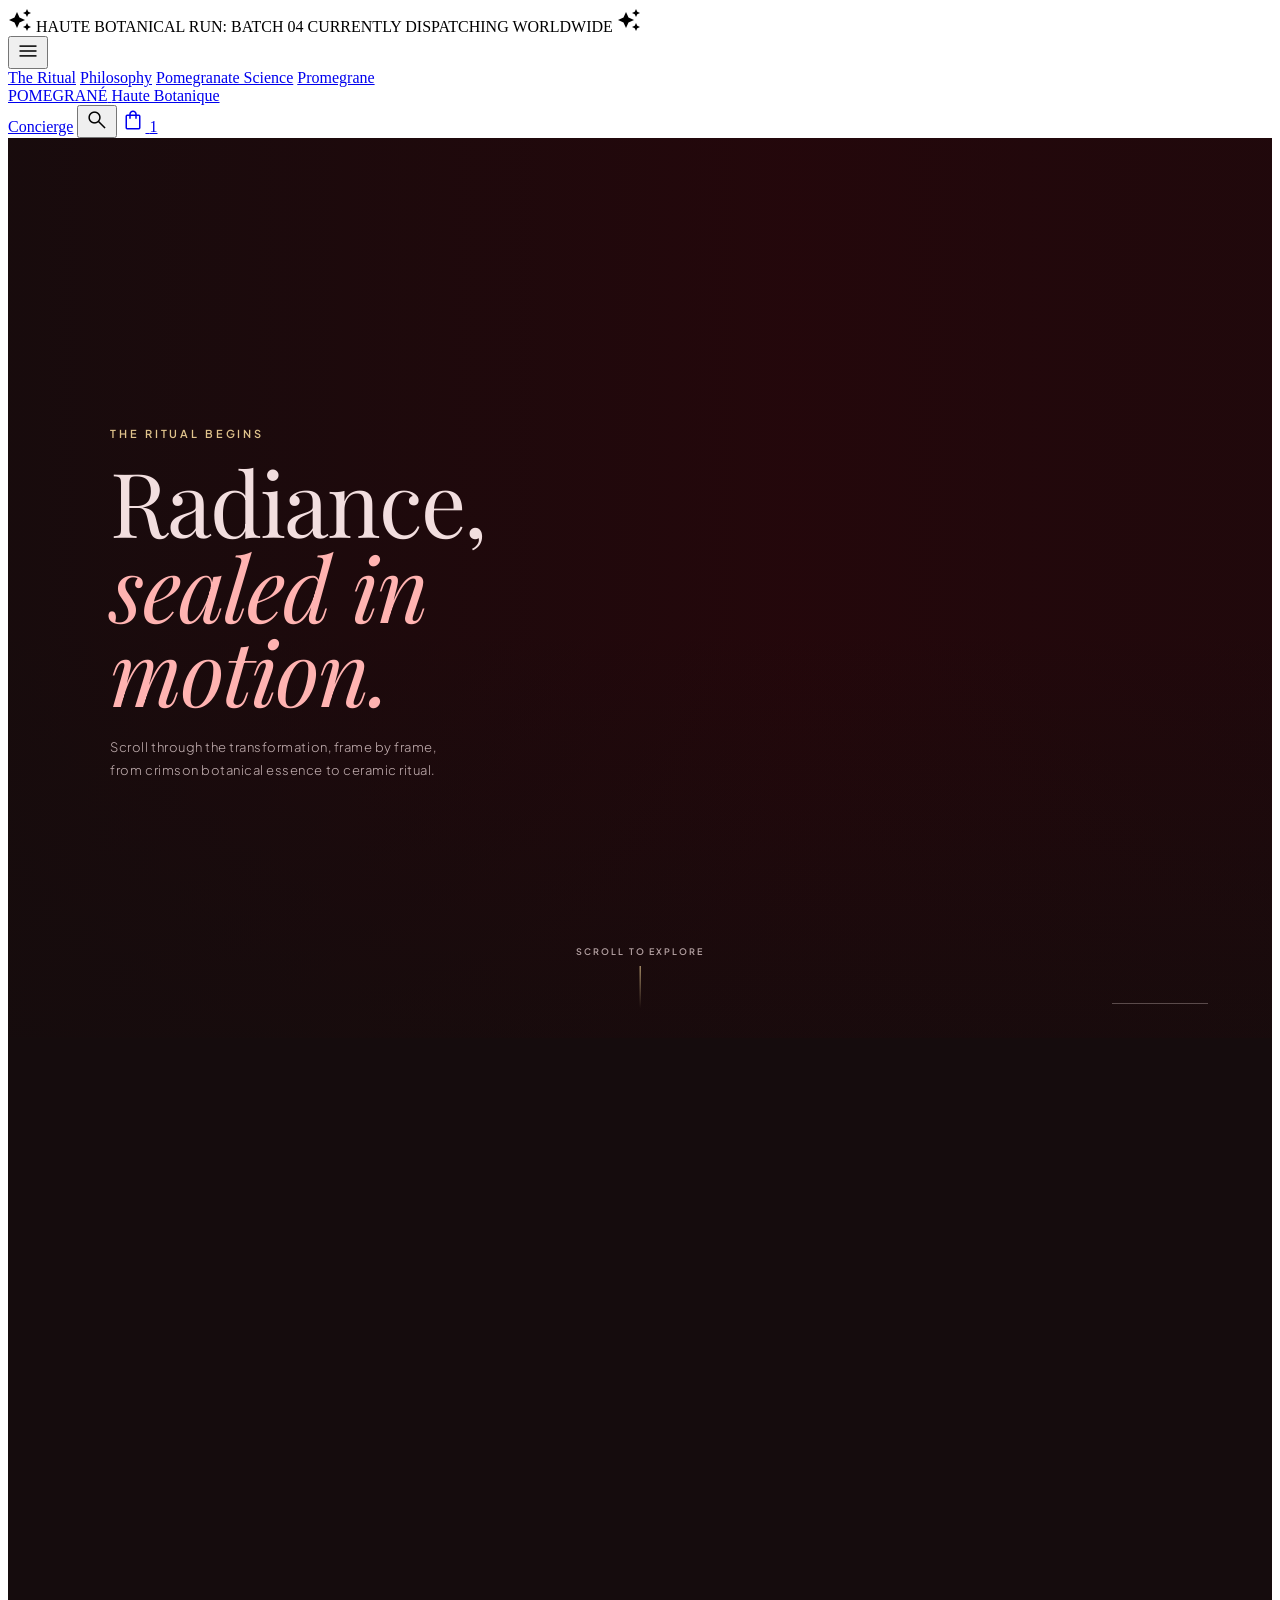
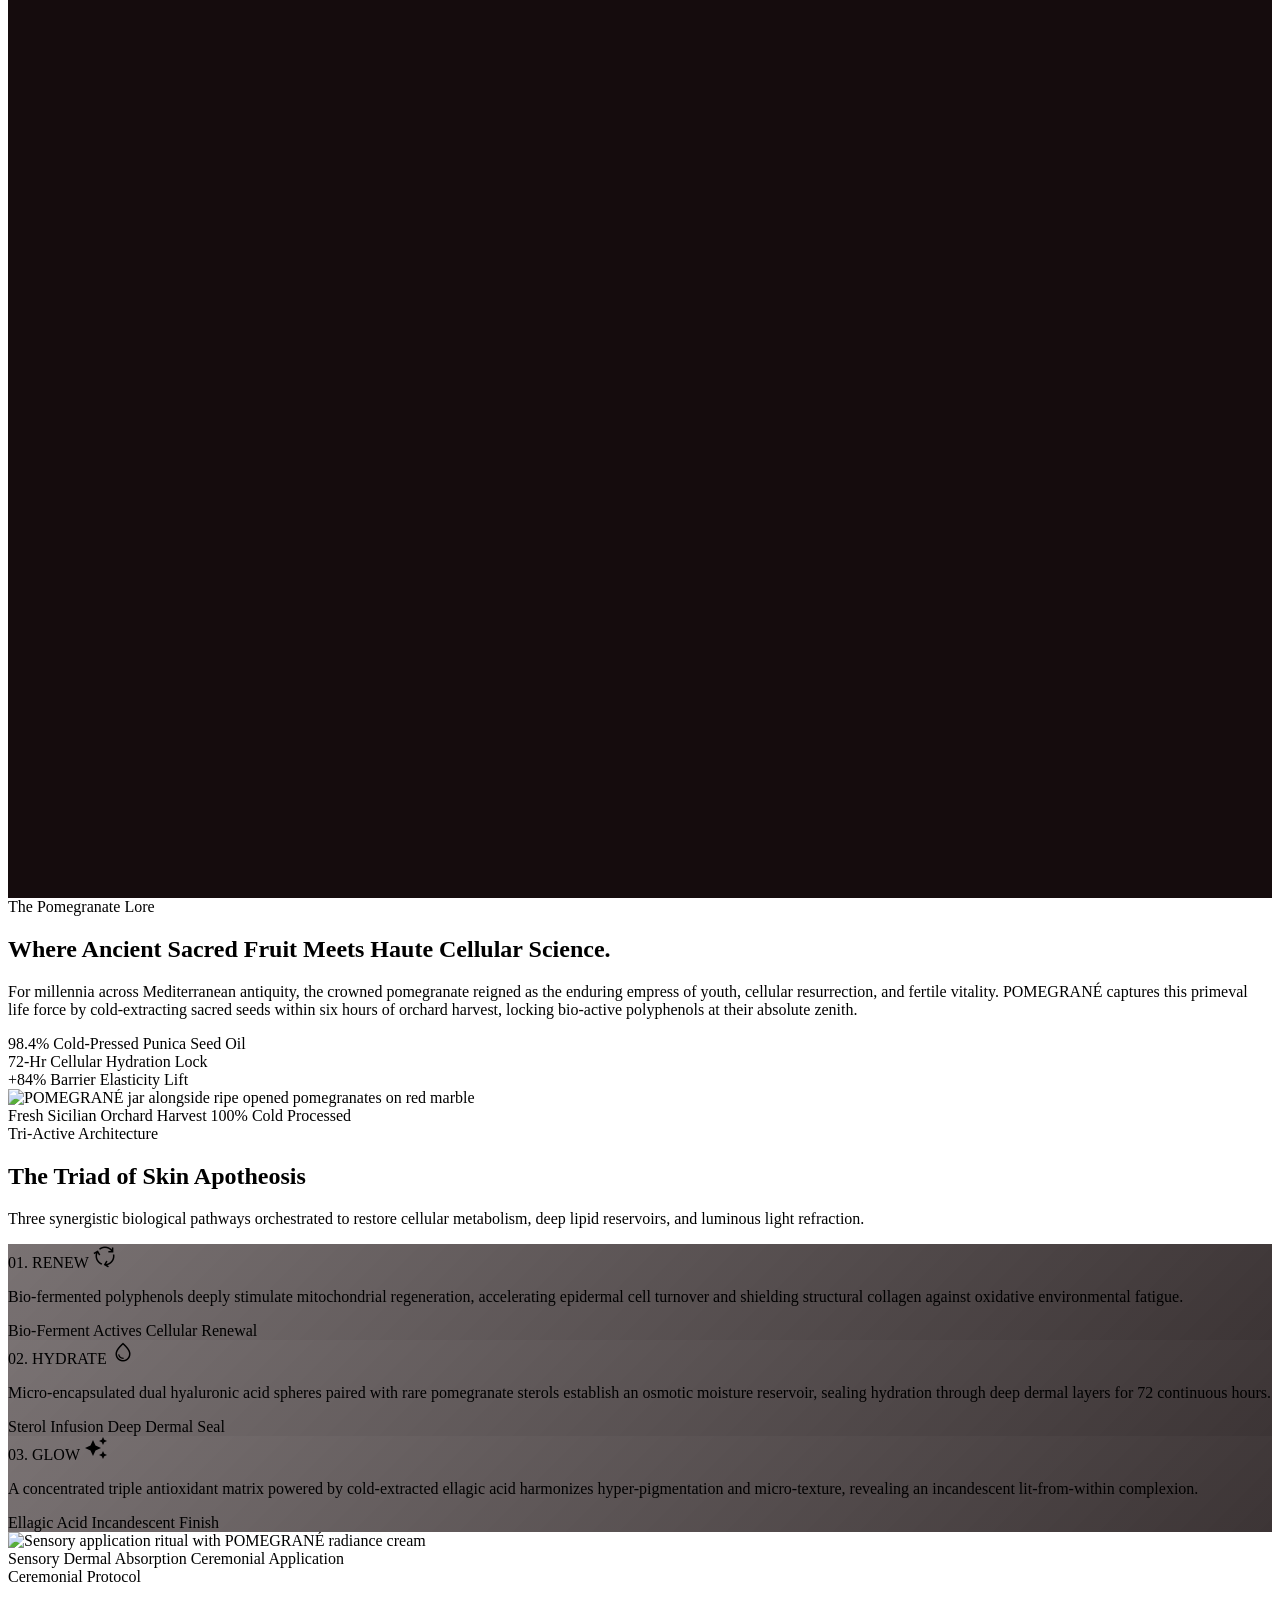
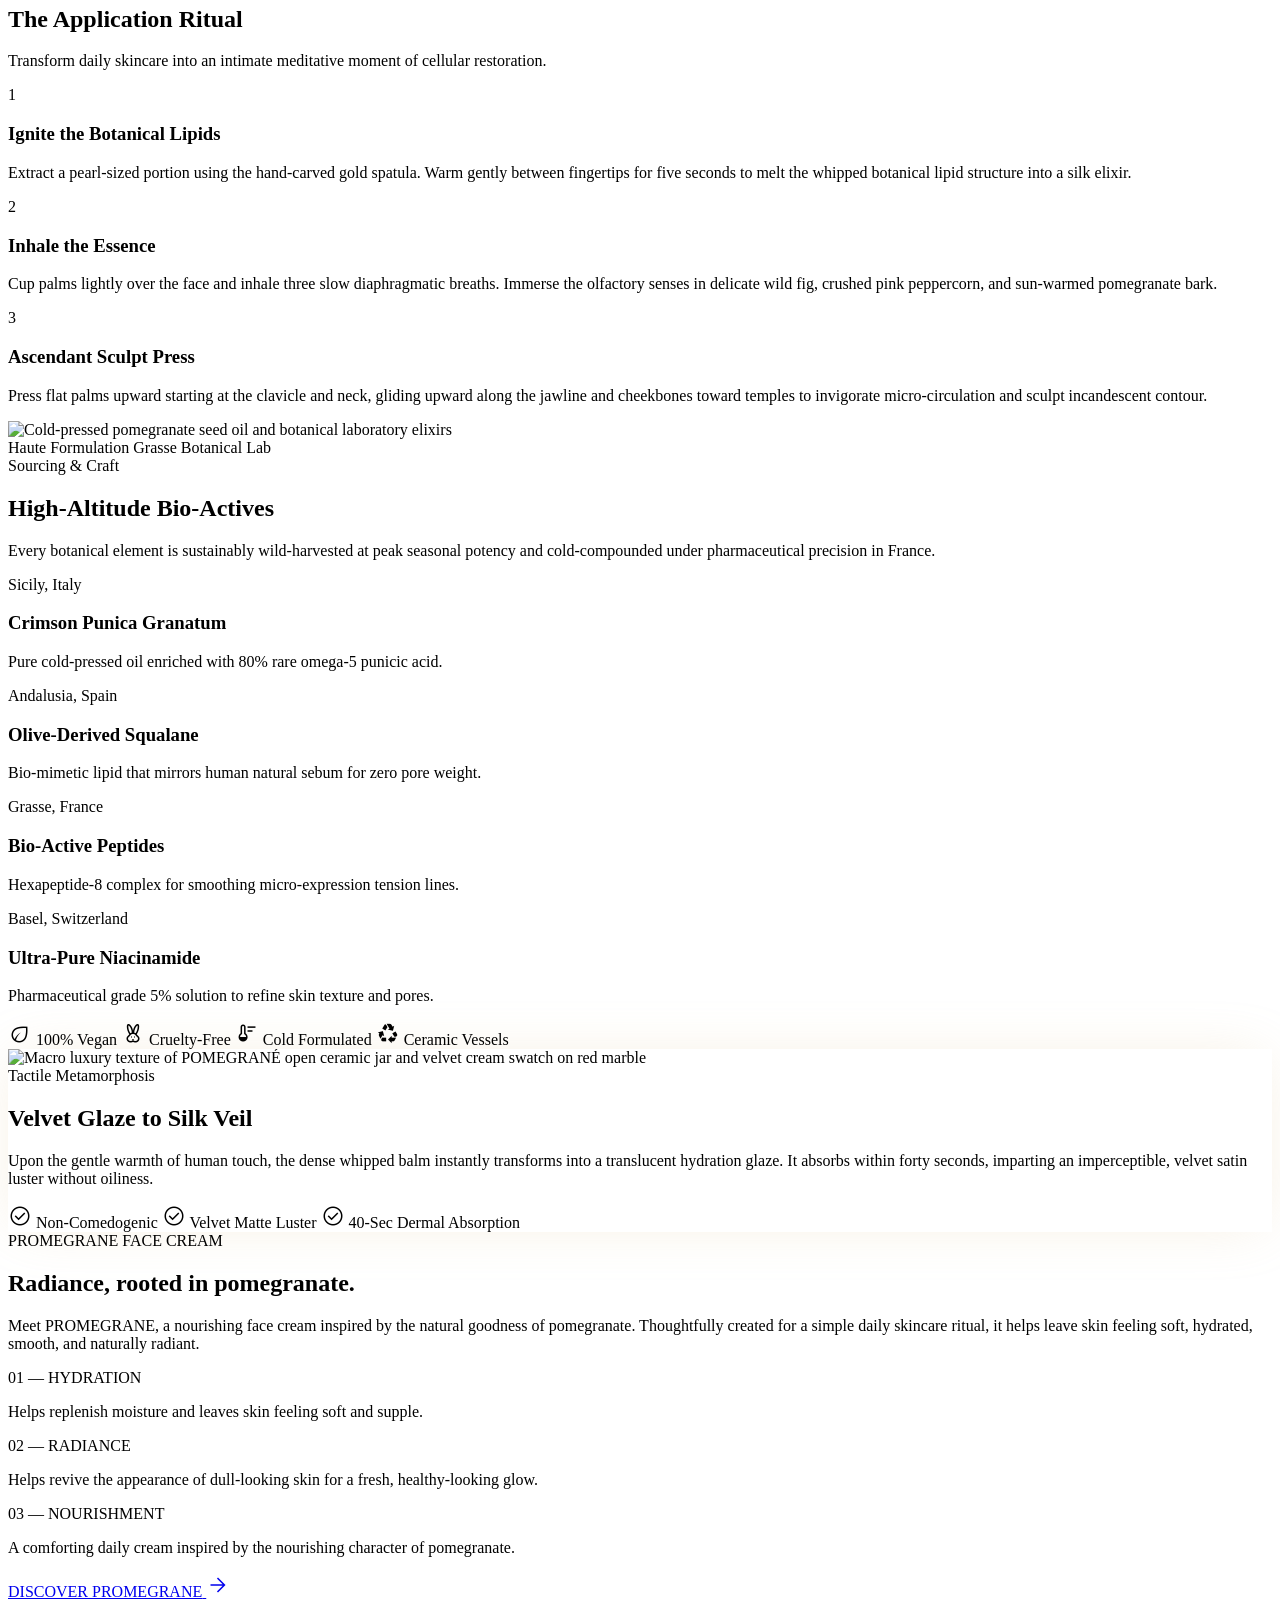
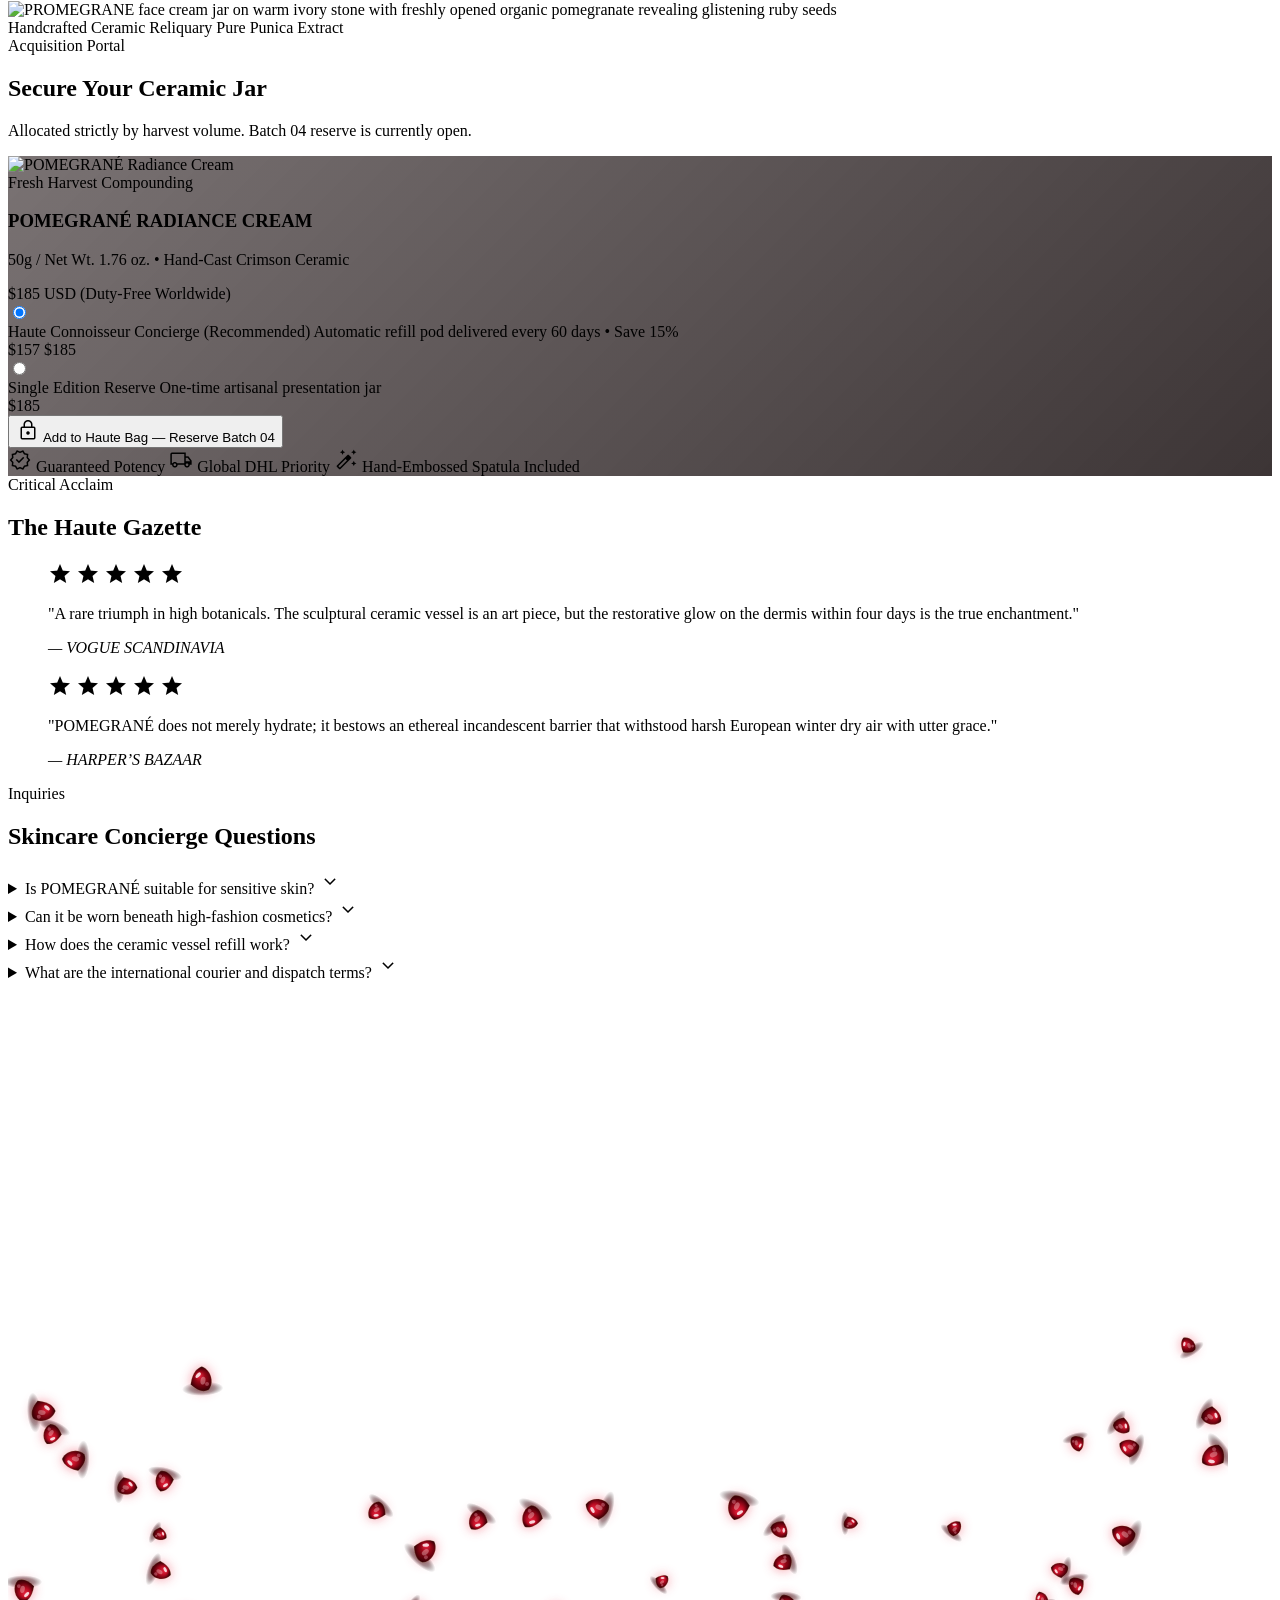
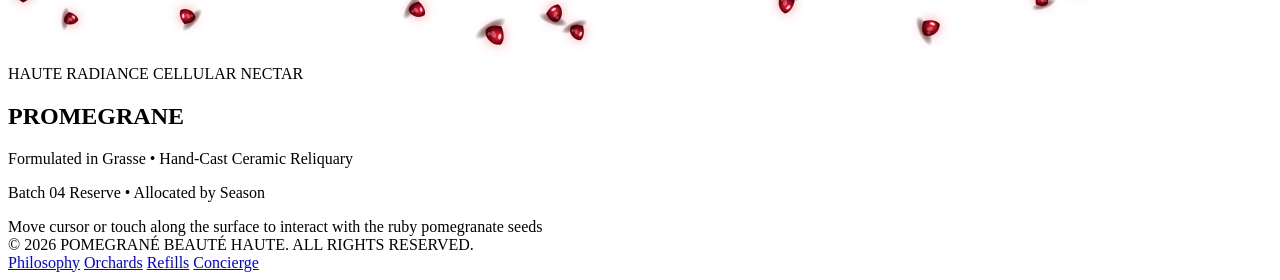
==== code.html @ f967c9d2 "Add files via upload" ====
<!DOCTYPE html><html class="dark" lang="en" style=""><head>
<meta charset="utf-8">
<meta content="width=device-width, initial-scale=1.0" name="viewport">
<title>POMEGRANÉ — Radiance, Sealed in a Pomegranate</title>
<link href="https://fonts.googleapis.com" rel="preconnect">
<link crossorigin="" href="https://fonts.gstatic.com" rel="preconnect">
<link href="https://fonts.googleapis.com/css2?family=Playfair+Display:ital,wght@0,400;0,500;0,600;0,700;1,400;1,500&amp;family=Plus+Jakarta+Sans:wght@300;400;500;600;700&amp;family=Material+Symbols+Outlined:wght,FILL@100..700,0..1&amp;display=swap" rel="stylesheet">
<script src="https://cdn.tailwindcss.com?plugins=forms,container-queries"></script>
<script id="tailwind-config">
    tailwind.config = {
      darkMode: "class",
      theme: {
        extend: {
          "colors": {
            "primary": "#ffb3b1",
            "on-error-container": "#ffdad6",
            "secondary-fixed-dim": "#e0c38c",
            "tertiary": "#ffb3b3",
            "outline-variant": "#594140",
            "on-secondary-fixed": "#261900",
            "on-primary-container": "#ff9492",
            "error-container": "#93000a",
            "surface-variant": "#3e3233",
            "primary-fixed-dim": "#ffb3b1",
            "outline": "#a88a88",
            "surface-tint": "#ffb3b1",
            "surface-container-lowest": "#150c0d",
            "inverse-surface": "#f2dedf",
            "surface-bright": "#423637",
            "surface": "#1a1112",
            "on-background": "#f2dedf",
            "on-tertiary-fixed": "#400009",
            "secondary": "#e0c38c",
            "on-surface-variant": "#e0bfbd",
            "primary-fixed": "#ffdad8",
            "on-secondary-container": "#d1b57f",
            "secondary-fixed": "#fddfa6",
            "surface-container": "#271d1e",
            "surface-dim": "#1a1112",
            "on-surface": "#f2dedf",
            "tertiary-fixed-dim": "#ffb3b3",
            "inverse-primary": "#b02c34",
            "on-tertiary": "#5e151c",
            "tertiary-fixed": "#ffdad9",
            "on-primary-fixed-variant": "#8e1120",
            "background": "#1a1112",
            "on-error": "#690005",
            "surface-container-highest": "#3e3233",
            "on-tertiary-fixed-variant": "#7b2c30",
            "on-secondary-fixed-variant": "#584419",
            "inverse-on-surface": "#392d2e",
            "on-primary-fixed": "#410007",
            "on-primary": "#680011",
            "on-secondary": "#3f2e04",
            "tertiary-container": "#792a2e",
            "primary-container": "#8b0e1e",
            "secondary-container": "#5a461b",
            "surface-container-low": "#23191a",
            "error": "#ffb4ab",
            "surface-container-high": "#322728",
            "on-tertiary-container": "#ff9496"
          },
          "borderRadius": {
            "DEFAULT": "0.125rem",
            "lg": "0.25rem",
            "xl": "0.5rem",
            "full": "0.75rem"
          },
          "fontFamily": {
            "headline-sm": ["Playfair Display"],
            "body-lg": ["Plus Jakarta Sans"],
            "headline-lg-mobile": ["Playfair Display"],
            "body-sm": ["Plus Jakarta Sans"],
            "headline-lg": ["Playfair Display"],
            "body-md": ["Plus Jakarta Sans"],
            "headline-md": ["Playfair Display"],
            "display-hero": ["Playfair Display"],
            "label-caps": ["Plus Jakarta Sans"],
            "label-md": ["Plus Jakarta Sans"],
            "display-hero-mobile": ["Playfair Display"]
          }
        },
      },
    }
  </script>
<style>
    .material-symbols-outlined {
      font-variation-settings: 'FILL' 0, 'wght' 300, 'GRAD' 0, 'opsz' 24;
    }
    .lux-glass {
      background: linear-gradient(135deg, rgba(50, 39, 40, 0.65) 0%, rgba(26, 17, 18, 0.85) 100%);
      backdrop-filter: blur(20px);
      -webkit-backdrop-filter: blur(20px);
    }
    .gold-glow {
      box-shadow: 0 0 55px -10px rgba(224, 195, 140, 0.28);
    }
    .crimson-aura {
      background: radial-gradient(circle at 60% 45%, rgba(139, 14, 30, 0.4) 0%, rgba(35, 25, 26, 0.85) 60%, #150c0d 100%);
    }
    html {
      scroll-behavior: smooth;
    }
  </style>
<link href="frame-animation.css" rel="stylesheet">
</head>
<body class="bg-surface-container-lowest text-on-surface antialiased selection:bg-primary-container selection:text-primary min-h-screen flex flex-col font-['Plus_Jakarta_Sans'] overflow-x-hidden">
<!-- TOP LUXURY ANNOUNCEMENT RIBBON -->
<aside class="w-full bg-surface-container-low border-b border-outline-variant/40 px-4 py-2.5 text-center text-secondary tracking-[0.22em] uppercase font-['Plus_Jakarta_Sans'] text-[11px] flex items-center justify-center gap-3 relative z-50">
<span class="material-symbols-outlined text-[14px] text-secondary" style="font-variation-settings: 'FILL' 1;">auto_awesome</span>
<span class="">HAUTE BOTANICAL RUN: BATCH 04 CURRENTLY DISPATCHING WORLDWIDE</span>
<span class="material-symbols-outlined text-[14px] text-secondary" style="font-variation-settings: 'FILL' 1;">auto_awesome</span>
</aside>
<!-- LUXURY IMMERSIVE HEADER (DESKTOP & MOBILE RESPONSIVE) -->
<header class="sticky top-0 z-40 bg-surface-container-lowest/90 backdrop-blur-xl border-b border-outline-variant/30 px-6 sm:px-10 lg:px-16 py-4 transition-all">
<div class="max-w-7xl mx-auto flex items-center justify-between">
<!-- Left: Mobile Menu / Desktop Nav Links -->
<div class="flex items-center gap-8">
<button aria-label="Open menu" class="lg:hidden text-on-surface hover:text-secondary transition-colors">
<span class="material-symbols-outlined text-[26px]">menu</span>
</button>
<nav class="hidden lg:flex items-center gap-8 text-[12px] tracking-[0.2em] uppercase font-medium text-on-surface-variant">
<a class="hover:text-secondary transition-colors" href="#ritual">The Ritual</a>
<a class="hover:text-secondary transition-colors" href="#philosophy">Philosophy</a>
<a class="hover:text-secondary transition-colors" href="#science">Pomegranate Science</a>
<a class="hover:text-secondary transition-colors text-secondary font-semibold" href="#promegrane-cream">Promegrane</a>
</nav>
</div>
<!-- Center: Luxury Master Logo -->
<a class="flex flex-col items-center group text-center" href="#">
<span class="font-['Playfair_Display'] tracking-[0.32em] text-xl sm:text-2xl font-bold text-on-surface group-hover:text-secondary transition-colors">POMEGRANÉ</span>
<span class="text-[9px] sm:text-[10px] tracking-[0.45em] text-secondary uppercase font-['Plus_Jakarta_Sans'] font-medium">Haute Botanique</span>
</a>
<!-- Right: Concierge, Search, Shopping Bag -->
<div class="flex items-center gap-5 sm:gap-6">
<a class="hidden sm:inline-block text-[12px] tracking-[0.2em] uppercase text-on-surface-variant hover:text-secondary transition-colors" href="#concierge">Concierge</a>
<button aria-label="Search collection" class="text-on-surface hover:text-secondary transition-colors">
<span class="material-symbols-outlined text-[22px]">search</span>
</button>
<a aria-label="View shopping bag" class="relative text-on-surface hover:text-secondary transition-colors flex items-center" href="#reserve">
<span class="material-symbols-outlined text-[24px]">shopping_bag</span>
<span class="absolute -top-1 -right-2 size-4 bg-primary-container text-on-primary-container text-[10px] font-bold rounded-full flex items-center justify-center border border-surface-container-lowest">1</span>
</a>
</div>
</div>
</header>
<main class="w-full flex-1">
<!-- 1.5. PINNED BOTANICAL FRAME SEQUENCE -->
<section aria-label="POMEGRANE cinematic frame sequence" id="redred-frame-sequence">
<div class="redred-frame__sticky">
<canvas aria-label="POMEGRANE Radiance Cream frame animation" id="redred-frame-canvas"></canvas>
<div class="redred-frame__veil"></div>
<div class="redred-frame__copy redred-frame__copy--intro is-visible">
<p class="redred-frame__eyebrow">The ritual begins</p>
<h2>Radiance,<br><em>sealed in motion.</em></h2>
<p class="redred-frame__lede">Scroll through the transformation, frame by frame, from crimson botanical essence to ceramic ritual.</p>
</div>
<div class="redred-frame__copy redred-frame__copy--reveal">
<p class="redred-frame__eyebrow">Cold-bio extraction / Batch 04</p>
<h2>Ancient fruit,<br><em>future skin.</em></h2>
<p class="redred-frame__lede">A concentrated pomegranate ritual shaped by orchard vitality and French formulation precision.</p>
</div>
<div class="redred-frame__copy redred-frame__copy--final">
<p class="redred-frame__eyebrow">POMEGRANE / Radiance Cream</p>
<h2>The vessel<br><em>revealed.</em></h2>
</div>
<div class="redred-frame__cue"><span>Scroll to explore</span><i></i></div>
<div aria-hidden="true" class="redred-frame__progress"><span id="redred-frame-progress"></span></div>
</div>
</section>
<!-- 2. WHY POMEGRANÉ / THE PHILOSOPHY & CLINICAL HERITAGE -->
<section class="w-full py-16 lg:py-24 border-b border-outline-variant/30 bg-surface-container-lowest" id="philosophy">
<div class="max-w-7xl mx-auto px-6 sm:px-8 lg:px-12 grid grid-cols-1 lg:grid-cols-12 gap-12 lg:gap-16 items-center">
<!-- Left: Lore, clinical narrative, performance metrics -->
<div class="lg:col-span-6 space-y-6">
<span class="text-[11px] tracking-[0.25em] text-secondary font-semibold uppercase block">The Pomegranate Lore</span>
<h2 class="font-['Playfair_Display'] text-3xl sm:text-4xl lg:text-5xl text-on-surface leading-tight">
            Where Ancient Sacred Fruit Meets Haute Cellular Science.
          </h2>
<p class="text-base sm:text-lg text-on-surface-variant font-light leading-relaxed">
            For millennia across Mediterranean antiquity, the crowned pomegranate reigned as the enduring empress of youth, cellular resurrection, and fertile vitality. POMEGRANÉ captures this primeval life force by cold-extracting sacred seeds within six hours of orchard harvest, locking bio-active polyphenols at their absolute zenith.
          </p>
<!-- Clinical Stats Grid -->
<div class="grid grid-cols-3 gap-4 pt-6 border-t border-outline-variant/30">
<div class="p-4 rounded-xl bg-surface-container-low border border-outline-variant/40 text-center">
<span class="block font-['Playfair_Display'] text-2xl sm:text-3xl text-secondary font-medium">98.4%</span>
<span class="text-[11px] text-on-surface-variant uppercase tracking-wider block mt-1.5 leading-tight font-light">Cold-Pressed Punica Seed Oil</span>
</div>
<div class="p-4 rounded-xl bg-surface-container-low border border-outline-variant/40 text-center">
<span class="block font-['Playfair_Display'] text-2xl sm:text-3xl text-secondary font-medium">72-Hr</span>
<span class="text-[11px] text-on-surface-variant uppercase tracking-wider block mt-1.5 leading-tight font-light">Cellular Hydration Lock</span>
</div>
<div class="p-4 rounded-xl bg-surface-container-low border border-outline-variant/40 text-center">
<span class="block font-['Playfair_Display'] text-2xl sm:text-3xl text-secondary font-medium">+84%</span>
<span class="text-[11px] text-on-surface-variant uppercase tracking-wider block mt-1.5 leading-tight font-light">Barrier Elasticity Lift</span>
</div>
</div>
</div>
<!-- Right: Large Horizontal Editorial Still-Life Image -->
<div class="lg:col-span-6">
<div class="relative rounded-2xl overflow-hidden border border-outline-variant/50 shadow-2xl group">
<img alt="POMEGRANÉ jar alongside ripe opened pomegranates on red marble" class="w-full h-auto object-cover transition-transform duration-700 group-hover:scale-[1.02]" src="https://lh3.googleusercontent.com/aida/[base64]">
<div class="absolute inset-0 bg-gradient-to-t from-surface-container-lowest/80 via-transparent to-transparent"></div>
<div class="absolute bottom-4 left-6 right-6 flex items-center justify-between text-[11px] tracking-[0.2em] text-secondary uppercase">
<span class="">Fresh Sicilian Orchard Harvest</span>
<span class="">100% Cold Processed</span>
</div>
</div>
</div>
</div>
</section>
<!-- 3. CORE PRODUCT BENEFITS (TRI-ACTIVE ARCHITECTURE: RENEW • HYDRATE • GLOW) -->
<section class="w-full py-16 lg:py-24 border-b border-outline-variant/30 bg-surface-container-low/40" id="science">
<div class="max-w-7xl mx-auto px-6 sm:px-8 lg:px-12">
<!-- Header Banner -->
<div class="text-center max-w-3xl mx-auto mb-14">
<span class="text-[11px] tracking-[0.25em] text-secondary font-semibold uppercase block mb-2">Tri-Active Architecture</span>
<h2 class="font-['Playfair_Display'] text-3xl sm:text-4xl lg:text-5xl text-on-surface mb-4">The Triad of Skin Apotheosis</h2>
<p class="text-base text-on-surface-variant font-light leading-relaxed">
            Three synergistic biological pathways orchestrated to restore cellular metabolism, deep lipid reservoirs, and luminous light refraction.
          </p>
</div>
<!-- 3-Column Interactive Benefit Cards -->
<div class="grid grid-cols-1 md:grid-cols-3 gap-6 lg:gap-8 mb-12">
<!-- Benefit 1: Renew -->
<div class="lux-glass p-8 rounded-2xl border border-secondary/30 relative hover:border-secondary transition-all duration-300 flex flex-col justify-between">
<div>
<div class="flex items-center justify-between mb-4">
<span class="font-['Playfair_Display'] text-2xl text-primary font-medium tracking-wide">01. RENEW</span>
<span class="material-symbols-outlined text-secondary text-[26px]">cycle</span>
</div>
<p class="text-body-md text-on-surface-variant font-light leading-relaxed mb-6">
                Bio-fermented polyphenols deeply stimulate mitochondrial regeneration, accelerating epidermal cell turnover and shielding structural collagen against oxidative environmental fatigue.
              </p>
</div>
<div class="pt-4 border-t border-outline-variant/30 flex items-center justify-between text-[11px] text-secondary tracking-widest uppercase font-semibold">
<span class="">Bio-Ferment Actives</span>
<span class="">Cellular Renewal</span>
</div>
</div>
<!-- Benefit 2: Hydrate -->
<div class="lux-glass p-8 rounded-2xl border border-secondary/30 relative hover:border-secondary transition-all duration-300 flex flex-col justify-between">
<div>
<div class="flex items-center justify-between mb-4">
<span class="font-['Playfair_Display'] text-2xl text-primary font-medium tracking-wide">02. HYDRATE</span>
<span class="material-symbols-outlined text-secondary text-[26px]">water_drop</span>
</div>
<p class="text-body-md text-on-surface-variant font-light leading-relaxed mb-6">
                Micro-encapsulated dual hyaluronic acid spheres paired with rare pomegranate sterols establish an osmotic moisture reservoir, sealing hydration through deep dermal layers for 72 continuous hours.
              </p>
</div>
<div class="pt-4 border-t border-outline-variant/30 flex items-center justify-between text-[11px] text-secondary tracking-widest uppercase font-semibold">
<span class="">Sterol Infusion</span>
<span class="">Deep Dermal Seal</span>
</div>
</div>
<!-- Benefit 3: Glow -->
<div class="lux-glass p-8 rounded-2xl border border-secondary/30 relative hover:border-secondary transition-all duration-300 flex flex-col justify-between">
<div>
<div class="flex items-center justify-between mb-4">
<span class="font-['Playfair_Display'] text-2xl text-primary font-medium tracking-wide">03. GLOW</span>
<span class="material-symbols-outlined text-secondary text-[26px]" style="font-variation-settings: 'FILL' 1;">auto_awesome</span>
</div>
<p class="text-body-md text-on-surface-variant font-light leading-relaxed mb-6">
                A concentrated triple antioxidant matrix powered by cold-extracted ellagic acid harmonizes hyper-pigmentation and micro-texture, revealing an incandescent lit-from-within complexion.
              </p>
</div>
<div class="pt-4 border-t border-outline-variant/30 flex items-center justify-between text-[11px] text-secondary tracking-widest uppercase font-semibold">
<span class="">Ellagic Acid</span>
<span class="">Incandescent Finish</span>
</div>
</div>
</div>
<!-- Macro Visual Triptych Showcase Image -->
<div class="w-full rounded-2xl overflow-hidden border border-outline-variant/50 shadow-2xl">

</div>
</div>
</section>
<!-- 4. THE SENSORY RITUAL / CEREMONIAL PROTOCOL (SPLIT-SCREEN) -->
<section class="w-full py-16 lg:py-24 border-b border-outline-variant/30 bg-surface-container-lowest" id="ritual">
<div class="max-w-7xl mx-auto px-6 sm:px-8 lg:px-12 grid grid-cols-1 lg:grid-cols-12 gap-12 lg:gap-16 items-center">
<!-- Left: Editorial Portrait Image -->
<div class="lg:col-span-6">
<div class="relative rounded-2xl overflow-hidden border border-secondary/30 shadow-2xl group">
<img alt="Sensory application ritual with POMEGRANÉ radiance cream" class="w-full h-auto object-cover transition-transform duration-700 group-hover:scale-[1.02]" src="https://lh3.googleusercontent.com/aida/[base64]">
<div class="absolute inset-0 bg-gradient-to-t from-surface-container-lowest/70 via-transparent to-transparent"></div>
<div class="absolute bottom-5 left-6 right-6 flex items-center justify-between text-[11px] tracking-[0.2em] text-secondary uppercase">
<span class="">Sensory Dermal Absorption</span>
<span class="">Ceremonial Application</span>
</div>
</div>
</div>
<!-- Right: 3-Step Protocol -->
<div class="lg:col-span-6 space-y-8">
<div>
<span class="text-[11px] tracking-[0.25em] text-secondary font-semibold uppercase block mb-2">Ceremonial Protocol</span>
<h2 class="font-['Playfair_Display'] text-3xl sm:text-4xl lg:text-5xl text-on-surface">The Application Ritual</h2>
<p class="text-body-md text-on-surface-variant font-light mt-3 leading-relaxed">
              Transform daily skincare into an intimate meditative moment of cellular restoration.
            </p>
</div>
<div class="space-y-8 relative before:absolute before:inset-y-3 before:left-5 before:w-px before:bg-outline-variant/40">
<!-- Step 1 -->
<div class="relative pl-14">
<span class="absolute left-2.5 top-0 size-6 rounded-full bg-surface-container-high border border-secondary flex items-center justify-center text-[11px] text-secondary font-bold">1</span>
<h3 class="font-['Playfair_Display'] text-xl text-on-surface font-medium">Ignite the Botanical Lipids</h3>
<p class="text-body-md text-on-surface-variant font-light mt-2 leading-relaxed">
                Extract a pearl-sized portion using the hand-carved gold spatula. Warm gently between fingertips for five seconds to melt the whipped botanical lipid structure into a silk elixir.
              </p>
</div>
<!-- Step 2 -->
<div class="relative pl-14">
<span class="absolute left-2.5 top-0 size-6 rounded-full bg-surface-container-high border border-secondary flex items-center justify-center text-[11px] text-secondary font-bold">2</span>
<h3 class="font-['Playfair_Display'] text-xl text-on-surface font-medium">Inhale the Essence</h3>
<p class="text-body-md text-on-surface-variant font-light mt-2 leading-relaxed">
                Cup palms lightly over the face and inhale three slow diaphragmatic breaths. Immerse the olfactory senses in delicate wild fig, crushed pink peppercorn, and sun-warmed pomegranate bark.
              </p>
</div>
<!-- Step 3 -->
<div class="relative pl-14">
<span class="absolute left-2.5 top-0 size-6 rounded-full bg-surface-container-high border border-secondary flex items-center justify-center text-[11px] text-secondary font-bold">3</span>
<h3 class="font-['Playfair_Display'] text-xl text-on-surface font-medium">Ascendant Sculpt Press</h3>
<p class="text-body-md text-on-surface-variant font-light mt-2 leading-relaxed">
                Press flat palms upward starting at the clavicle and neck, gliding upward along the jawline and cheekbones toward temples to invigorate micro-circulation and sculpt incandescent contour.
              </p>
</div>
</div>
</div>
</div>
</section>
<!-- 5. INGREDIENT ALCHEMY & SOURCING CRAFT -->
<section class="w-full py-16 lg:py-24 border-b border-outline-variant/30 bg-surface-container-low">
<div class="max-w-7xl mx-auto px-6 sm:px-8 lg:px-12 grid grid-cols-1 lg:grid-cols-12 gap-12 lg:gap-16 items-center">
<!-- Left: Laboratory & Apothecary Still Life Image -->
<div class="lg:col-span-5 order-2 lg:order-2">
<div class="relative rounded-2xl overflow-hidden border border-outline-variant/40 shadow-2xl">
<img alt="Cold-pressed pomegranate seed oil and botanical laboratory elixirs" class="w-full h-auto object-cover" src="https://lh3.googleusercontent.com/aida-public/[base64]">
<div class="absolute inset-0 bg-gradient-to-t from-surface-container-lowest/80 via-transparent to-transparent"></div>
<div class="absolute bottom-4 left-5 right-5 text-[11px] tracking-[0.2em] text-secondary uppercase flex justify-between">
<span class="">Haute Formulation</span>
<span class="">Grasse Botanical Lab</span>
</div>
</div>
</div>
<!-- Right: 4 Geographic Actives + Clean Standards -->
<div class="lg:col-span-7 order-1 space-y-8 lg:order-1">
<div>
<span class="text-[11px] tracking-[0.25em] text-secondary font-semibold uppercase block">Sourcing &amp; Craft</span>
<h2 class="font-['Playfair_Display'] text-3xl sm:text-4xl lg:text-5xl text-on-surface mt-2">High-Altitude Bio-Actives</h2>
<p class="text-body-md text-on-surface-variant font-light mt-3 leading-relaxed">
              Every botanical element is sustainably wild-harvested at peak seasonal potency and cold-compounded under pharmaceutical precision in France.
            </p>
</div>
<div class="grid grid-cols-1 sm:grid-cols-2 gap-4">
<div class="p-5 rounded-xl bg-surface-container border border-outline-variant/30 hover:border-secondary/50 transition-colors">
<span class="text-secondary text-[11px] font-semibold tracking-widest uppercase block">Sicily, Italy</span>
<h3 class="font-['Playfair_Display'] text-lg text-on-surface mt-1">Crimson Punica Granatum</h3>
<p class="text-[13px] text-on-surface-variant mt-1.5 leading-normal font-light">Pure cold-pressed oil enriched with 80% rare omega-5 punicic acid.</p>
</div>
<div class="p-5 rounded-xl bg-surface-container border border-outline-variant/30 hover:border-secondary/50 transition-colors">
<span class="text-secondary text-[11px] font-semibold tracking-widest uppercase block">Andalusia, Spain</span>
<h3 class="font-['Playfair_Display'] text-lg text-on-surface mt-1">Olive-Derived Squalane</h3>
<p class="text-[13px] text-on-surface-variant mt-1.5 leading-normal font-light">Bio-mimetic lipid that mirrors human natural sebum for zero pore weight.</p>
</div>
<div class="p-5 rounded-xl bg-surface-container border border-outline-variant/30 hover:border-secondary/50 transition-colors">
<span class="text-secondary text-[11px] font-semibold tracking-widest uppercase block">Grasse, France</span>
<h3 class="font-['Playfair_Display'] text-lg text-on-surface mt-1">Bio-Active Peptides</h3>
<p class="text-[13px] text-on-surface-variant mt-1.5 leading-normal font-light">Hexapeptide-8 complex for smoothing micro-expression tension lines.</p>
</div>
<div class="p-5 rounded-xl bg-surface-container border border-outline-variant/30 hover:border-secondary/50 transition-colors">
<span class="text-secondary text-[11px] font-semibold tracking-widest uppercase block">Basel, Switzerland</span>
<h3 class="font-['Playfair_Display'] text-lg text-on-surface mt-1">Ultra-Pure Niacinamide</h3>
<p class="text-[13px] text-on-surface-variant mt-1.5 leading-normal font-light">Pharmaceutical grade 5% solution to refine skin texture and pores.</p>
</div>
</div>
<!-- Clean Standards Badges -->
<div class="p-4 rounded-xl bg-surface-container-high/50 border border-outline-variant/40 flex flex-wrap items-center justify-around gap-4 text-center text-[11px] text-on-surface uppercase tracking-widest font-semibold">
<span class="flex items-center gap-2"><span class="material-symbols-outlined text-[18px] text-secondary">eco</span> 100% Vegan</span>
<span class="flex items-center gap-2"><span class="material-symbols-outlined text-[18px] text-secondary">cruelty_free</span> Cruelty-Free</span>
<span class="flex items-center gap-2"><span class="material-symbols-outlined text-[18px] text-secondary">thermostat</span> Cold Formulated</span>
<span class="flex items-center gap-2"><span class="material-symbols-outlined text-[18px] text-secondary">recycling</span> Ceramic Vessels</span>
</div>
</div>
</div>
</section>
<!-- 6. TEXTURE & SENSORY EXPERIENCE (TACTILE METAMORPHOSIS) -->
<section class="w-full py-16 lg:py-24 border-b border-outline-variant/30 bg-surface-container-lowest relative overflow-hidden">
<div class="max-w-7xl mx-auto px-6 sm:px-8 lg:px-12">
<div class="relative rounded-3xl overflow-hidden border border-secondary/35 gold-glow shadow-2xl">
<img alt="Macro luxury texture of POMEGRANÉ open ceramic jar and velvet cream swatch on red marble" class="w-full h-[450px] sm:h-[550px] lg:h-[620px] object-cover" src="https://lh3.googleusercontent.com/aida-public/[base64]">
<!-- Gradient and Glass Overlay -->
<div class="absolute inset-0 bg-gradient-to-t from-surface-container-lowest via-surface-container-lowest/60 to-transparent lg:bg-gradient-to-r lg:from-surface-container-lowest/90 lg:via-surface-container-lowest/60 lg:to-transparent flex items-center">
<div class="max-w-xl p-8 sm:p-12 lg:p-16">
<span class="text-[11px] tracking-[0.25em] text-secondary font-semibold uppercase block mb-3">Tactile Metamorphosis</span>
<h2 class="font-['Playfair_Display'] text-3xl sm:text-4xl lg:text-5xl text-on-surface mb-5 leading-tight">
                Velvet Glaze to Silk Veil
              </h2>
<p class="text-body-md text-on-surface-variant font-light leading-relaxed mb-6">
                Upon the gentle warmth of human touch, the dense whipped balm instantly transforms into a translucent hydration glaze. It absorbs within forty seconds, imparting an imperceptible, velvet satin luster without oiliness.
              </p>
<div class="flex flex-wrap items-center gap-6 text-[13px] text-secondary font-medium">
<span class="flex items-center gap-1.5"><span class="material-symbols-outlined text-[18px]">check_circle</span> Non-Comedogenic</span>
<span class="flex items-center gap-1.5"><span class="material-symbols-outlined text-[18px]">check_circle</span> Velvet Matte Luster</span>
<span class="flex items-center gap-1.5"><span class="material-symbols-outlined text-[18px]">check_circle</span> 40-Sec Dermal Absorption</span>
</div>
</div>
</div>
</div>
</div>
</section>
<!-- 3. DEDICATED PROMEGRANE PRODUCT INFORMATION SECTION (SPECIFIED EXACT CONTENT & CONTRASTING WARM IVORY/CREAM TREATMENT) -->
<section class="w-full py-16 lg:py-24 border-b border-outline-variant/30 bg-[#f9f6f0] text-[#221113]" id="promegrane-cream">
<div class="max-w-7xl mx-auto px-6 sm:px-8 lg:px-12">
<div class="grid grid-cols-1 lg:grid-cols-12 gap-12 lg:gap-16 items-center">
<!-- Left Content: 45% on Desktop (Text strictly on Left) -->
<div class="lg:col-span-5 flex flex-col items-start text-left order-1">
<span class="text-[11px] tracking-[0.28em] font-semibold text-[#8b0e1e] uppercase mb-3">PROMEGRANE FACE CREAM</span>
<h2 class="font-['Playfair_Display'] text-3xl sm:text-4xl lg:text-5xl font-normal text-[#221113] tracking-tight leading-tight mb-5">
              Radiance, rooted in pomegranate.
            </h2>
<p class="text-base sm:text-lg text-[#553b3e] font-light leading-relaxed mb-8">
              Meet PROMEGRANE, a nourishing face cream inspired by the natural goodness of pomegranate. Thoughtfully created for a simple daily skincare ritual, it helps leave skin feeling soft, hydrated, smooth, and naturally radiant.
            </p>
<!-- Benefits List (Exact text specified) -->
<div class="w-full space-y-4 mb-8">
<div class="p-4 rounded-xl bg-white/70 border border-[#e5ded4] shadow-sm">
<div class="font-['Playfair_Display'] text-base font-semibold text-[#8b0e1e] tracking-wide mb-1">01 — HYDRATION</div>
<p class="text-[13px] text-[#4a3a3c] font-light leading-relaxed">
                  Helps replenish moisture and leaves skin feeling soft and supple.
                </p>
</div>
<div class="p-4 rounded-xl bg-white/70 border border-[#e5ded4] shadow-sm">
<div class="font-['Playfair_Display'] text-base font-semibold text-[#8b0e1e] tracking-wide mb-1">02 — RADIANCE</div>
<p class="text-[13px] text-[#4a3a3c] font-light leading-relaxed">
                  Helps revive the appearance of dull-looking skin for a fresh, healthy-looking glow.
                </p>
</div>
<div class="p-4 rounded-xl bg-white/70 border border-[#e5ded4] shadow-sm">
<div class="font-['Playfair_Display'] text-base font-semibold text-[#8b0e1e] tracking-wide mb-1">03 — NOURISHMENT</div>
<p class="text-[13px] text-[#4a3a3c] font-light leading-relaxed">
                  A comforting daily cream inspired by the nourishing character of pomegranate.
                </p>
</div>
</div>
<!-- CTA -->
<a class="inline-flex items-center gap-3 bg-[#8b0e1e] hover:bg-[#680011] text-[#fddfa6] px-8 py-4 rounded-lg text-[13px] tracking-[0.2em] font-semibold uppercase shadow-lg shadow-[#8b0e1e]/20 transition-all duration-300 hover:scale-[1.02]" href="#reserve">
<span class="">DISCOVER PROMEGRANE</span>
<span class="material-symbols-outlined text-[18px]">arrow_forward</span>
</a>
</div>
<!-- Right Visual: 55% on Desktop (Warm Ivory Image https://lh3.googleusercontent.com/aida-public/[base64]) -->
<div class="lg:col-span-7 order-2">
<div class="relative rounded-2xl overflow-hidden border border-[#ded5c8] shadow-2xl group bg-[#eee8dc]">
<img alt="PROMEGRANE face cream jar on warm ivory stone with freshly opened organic pomegranate revealing glistening ruby seeds" class="w-full h-auto object-cover transition-transform duration-700 group-hover:scale-[1.02]" src="https://lh3.googleusercontent.com/aida-public/[base64]">
<div class="absolute bottom-4 left-6 right-6 flex items-center justify-between text-[11px] tracking-[0.2em] text-[#8b0e1e] uppercase font-semibold">
<span class="">Handcrafted Ceramic Reliquary</span>
<span class="">Pure Punica Extract</span>
</div>
</div>
</div>
</div>
</div>
</section>
<!-- 7. PRODUCT PURCHASE SHOWCASE & ACQUISITION PORTAL -->
<section class="w-full py-16 lg:py-24 border-b border-outline-variant/30 bg-surface-container-low" id="reserve">
<div class="max-w-4xl mx-auto px-6 sm:px-8">
<div class="text-center mb-10">
<span class="text-[11px] tracking-[0.25em] text-secondary font-semibold uppercase block mb-2">Acquisition Portal</span>
<h2 class="font-['Playfair_Display'] text-3xl sm:text-4xl lg:text-5xl text-on-surface">Secure Your Ceramic Jar</h2>
<p class="text-body-md text-on-surface-variant font-light mt-2">Allocated strictly by harvest volume. Batch 04 reserve is currently open.</p>
</div>
<div class="lux-glass rounded-3xl border border-secondary/40 p-8 sm:p-10 shadow-2xl relative">
<div class="grid grid-cols-1 sm:grid-cols-12 gap-8 items-center mb-8">
<div class="sm:col-span-5 relative aspect-square max-w-[240px] mx-auto rounded-2xl overflow-hidden border border-outline-variant/50 shadow-xl">
<img alt="POMEGRANÉ Radiance Cream" class="w-full h-full object-cover" src="https://lh3.googleusercontent.com/aida-public/[base64]">
</div>
<div class="sm:col-span-7 text-left space-y-3">
<div class="inline-block text-[11px] text-secondary tracking-widest uppercase font-semibold bg-surface-container-high px-3 py-1 rounded-full border border-secondary/30">
                Fresh Harvest Compounding
              </div>
<h3 class="font-['Playfair_Display'] text-2xl sm:text-3xl text-on-surface">POMEGRANÉ RADIANCE CREAM</h3>
<p class="text-sm text-on-surface-variant font-light">50g / Net Wt. 1.76 oz. • Hand-Cast Crimson Ceramic</p>
<div class="text-2xl font-['Playfair_Display'] text-secondary pt-2">$185 <span class="text-xs text-on-surface-variant font-['Plus_Jakarta_Sans'] font-light">USD (Duty-Free Worldwide)</span></div>
</div>
</div>
<!-- Purchase Tier Selection -->
<div class="space-y-4 mb-8">
<label class="flex items-center justify-between p-4 rounded-xl border border-secondary bg-surface-container-high/70 cursor-pointer transition-all">
<div class="flex items-center gap-3">
<input checked="" class="text-primary focus:ring-0 bg-surface-container-low border-outline size-4" name="purchase_tier" type="radio">
<div class="text-left">
<span class="block text-sm font-semibold text-on-surface">Haute Connoisseur Concierge (Recommended)</span>
<span class="block text-[12px] text-secondary">Automatic refill pod delivered every 60 days • Save 15%</span>
</div>
</div>
<div class="text-right">
<span class="text-lg font-bold text-secondary">$157</span>
<span class="block text-[11px] text-on-surface-variant line-through">$185</span>
</div>
</label>
<label class="flex items-center justify-between p-4 rounded-xl border border-outline-variant/60 bg-surface-container/60 cursor-pointer hover:border-secondary/60 transition-all">
<div class="flex items-center gap-3">
<input class="text-primary focus:ring-0 bg-surface-container-low border-outline size-4" name="purchase_tier" type="radio">
<div class="text-left">
<span class="block text-sm font-medium text-on-surface">Single Edition Reserve</span>
<span class="block text-[12px] text-on-surface-variant">One-time artisanal presentation jar</span>
</div>
</div>
<div class="text-right">
<span class="text-lg font-bold text-on-surface">$185</span>
</div>
</label>
</div>
<!-- Action Button -->
<button class="w-full bg-gradient-to-r from-primary-container via-surface-container-high to-primary-container text-on-primary-fixed border border-secondary/60 py-4 px-8 rounded-xl text-[13px] tracking-[0.22em] font-bold uppercase flex items-center justify-center gap-3 hover:brightness-110 transition-all shadow-xl shadow-primary-container/40">
<span class="material-symbols-outlined text-[20px]">lock</span>
<span class="">Add to Haute Bag — Reserve Batch 04</span>
</button>
<div class="mt-6 flex flex-wrap items-center justify-center gap-6 text-[12px] text-on-surface-variant">
<span class="flex items-center gap-1.5"><span class="material-symbols-outlined text-[16px] text-secondary">verified</span> Guaranteed Potency</span>
<span class="flex items-center gap-1.5"><span class="material-symbols-outlined text-[16px] text-secondary">local_shipping</span> Global DHL Priority</span>
<span class="flex items-center gap-1.5"><span class="material-symbols-outlined text-[16px] text-secondary">auto_fix_high</span> Hand-Embossed Spatula Included</span>
</div>
</div>
</div>
</section>
<!-- 4. CRITICAL ACCLAIM (THE HAUTE GAZETTE) -->
<section class="w-full py-16 lg:py-24 border-b border-outline-variant/30 bg-surface-container-lowest">
<div class="max-w-7xl mx-auto px-6 sm:px-8 lg:px-12">
<div class="text-center mb-12">
<span class="text-[11px] tracking-[0.25em] text-secondary font-semibold uppercase block mb-2">Critical Acclaim</span>
<h2 class="font-['Playfair_Display'] text-3xl sm:text-4xl text-on-surface">The Haute Gazette</h2>
</div>
<div class="grid grid-cols-1 md:grid-cols-2 gap-8">
<blockquote class="p-8 rounded-2xl bg-surface-container-low border border-outline-variant/40 flex flex-col justify-between">
<div>
<div class="flex text-secondary mb-4">
<span class="material-symbols-outlined text-[18px]" style="font-variation-settings: 'FILL' 1;">star</span>
<span class="material-symbols-outlined text-[18px]" style="font-variation-settings: 'FILL' 1;">star</span>
<span class="material-symbols-outlined text-[18px]" style="font-variation-settings: 'FILL' 1;">star</span>
<span class="material-symbols-outlined text-[18px]" style="font-variation-settings: 'FILL' 1;">star</span>
<span class="material-symbols-outlined text-[18px]" style="font-variation-settings: 'FILL' 1;">star</span>
</div>
<p class="font-['Playfair_Display'] italic text-lg sm:text-xl text-on-surface leading-relaxed">
                "A rare triumph in high botanicals. The sculptural ceramic vessel is an art piece, but the restorative glow on the dermis within four days is the true enchantment."
              </p>
</div>
<cite class="block mt-6 text-xs tracking-[0.2em] text-secondary uppercase not-italic font-semibold">— VOGUE SCANDINAVIA</cite>
</blockquote>
<blockquote class="p-8 rounded-2xl bg-surface-container-low border border-outline-variant/40 flex flex-col justify-between">
<div>
<div class="flex text-secondary mb-4">
<span class="material-symbols-outlined text-[18px]" style="font-variation-settings: 'FILL' 1;">star</span>
<span class="material-symbols-outlined text-[18px]" style="font-variation-settings: 'FILL' 1;">star</span>
<span class="material-symbols-outlined text-[18px]" style="font-variation-settings: 'FILL' 1;">star</span>
<span class="material-symbols-outlined text-[18px]" style="font-variation-settings: 'FILL' 1;">star</span>
<span class="material-symbols-outlined text-[18px]" style="font-variation-settings: 'FILL' 1;">star</span>
</div>
<p class="font-['Playfair_Display'] italic text-lg sm:text-xl text-on-surface leading-relaxed">
                "POMEGRANÉ does not merely hydrate; it bestows an ethereal incandescent barrier that withstood harsh European winter dry air with utter grace."
              </p>
</div>
<cite class="block mt-6 text-xs tracking-[0.2em] text-secondary uppercase not-italic font-semibold">— HARPER’S BAZAAR</cite>
</blockquote>
</div>
</div>
</section>
<!-- 5. SKINCARE CONCIERGE FAQ -->
<section class="w-full py-16 lg:py-24 border-b border-outline-variant/30 bg-surface-container-low" id="concierge">
<div class="max-w-4xl mx-auto px-6 sm:px-8">
<div class="text-left mb-10">
<span class="text-[11px] tracking-[0.25em] text-secondary font-semibold uppercase block">Inquiries</span>
<h2 class="font-['Playfair_Display'] text-3xl sm:text-4xl text-on-surface mt-1">Skincare Concierge Questions</h2>
</div>
<div class="space-y-4">
<!-- Question 1 -->
<details class="group p-5 rounded-xl bg-surface-container border border-outline-variant/35 transition-all [&amp;_summary::-webkit-details-marker]:hidden">
<summary class="flex items-center justify-between cursor-pointer font-['Playfair_Display'] text-lg text-on-surface font-medium">
<span class="">Is POMEGRANÉ suitable for sensitive skin?</span>
<span class="material-symbols-outlined text-secondary transition-transform duration-300 group-open:rotate-180">expand_more</span>
</summary>
<p class="text-body-md text-on-surface-variant font-light mt-4 leading-relaxed">
              Yes. The formulation is 100% hypoallergenic, non-comedogenic, and devoid of artificial fragrances, essential oils, parabens, and sulfates. Punicic acid provides naturally anti-inflammatory cellular comfort.
            </p>
</details>
<!-- Question 2 -->
<details class="group p-5 rounded-xl bg-surface-container border border-outline-variant/35 transition-all [&amp;_summary::-webkit-details-marker]:hidden">
<summary class="flex items-center justify-between cursor-pointer font-['Playfair_Display'] text-lg text-on-surface font-medium">
<span class="">Can it be worn beneath high-fashion cosmetics?</span>
<span class="material-symbols-outlined text-secondary transition-transform duration-300 group-open:rotate-180">expand_more</span>
</summary>
<p class="text-body-md text-on-surface-variant font-light mt-4 leading-relaxed">
              Exquisitely so. Because the velvet glaze transitions to a weightless silk veil within forty seconds, it serves as a luminescent dermal primer that prevents makeup creasing or separation throughout the day.
            </p>
</details>
<!-- Question 3 -->
<details class="group p-5 rounded-xl bg-surface-container border border-outline-variant/35 transition-all [&amp;_summary::-webkit-details-marker]:hidden">
<summary class="flex items-center justify-between cursor-pointer font-['Playfair_Display'] text-lg text-on-surface font-medium">
<span class="">How does the ceramic vessel refill work?</span>
<span class="material-symbols-outlined text-secondary transition-transform duration-300 group-open:rotate-180">expand_more</span>
</summary>
<p class="text-body-md text-on-surface-variant font-light mt-4 leading-relaxed">
              The inner chamber unscrews effortlessly. Refill pods made from 100% recycled amber glass are delivered bi-monthly to keep the hand-cast ceramic keepsake intact forever.
            </p>
</details>
<!-- Question 4 -->
<details class="group p-5 rounded-xl bg-surface-container border border-outline-variant/35 transition-all [&amp;_summary::-webkit-details-marker]:hidden">
<summary class="flex items-center justify-between cursor-pointer font-['Playfair_Display'] text-lg text-on-surface font-medium">
<span class="">What are the international courier and dispatch terms?</span>
<span class="material-symbols-outlined text-secondary transition-transform duration-300 group-open:rotate-180">expand_more</span>
</summary>
<p class="text-body-md text-on-surface-variant font-light mt-4 leading-relaxed">
              All orders are protected in thermal temperature-controlled cases and sent via DHL Express Priority. Transit time is 2-4 business days worldwide with duties and customs taxes fully prepaid.
            </p>
</details>
</div>
</div>
</section>
<!-- 6. FINAL PROMEGRANE BRAND SIGNATURE SECTION WITH REALISTIC INTERACTIVE POMEGRANATE SEEDS -->
<section class="relative w-full overflow-hidden bg-[#12080a] border-t border-outline-variant/40 pt-20 pb-16 min-h-[550px] lg:min-h-[680px] flex flex-col justify-between" id="brand-crescendo">
<!-- Interactive Ground Seeds HTML5 Canvas Layer (Physically on floor/ground) -->
<canvas class="absolute inset-0 w-full h-full pointer-events-auto z-10" id="pomegranateSeedsCanvas" width="1220" height="679"></canvas>
<!-- Center Brand Content (Non-obstructed, elevated z-index) -->
<div class="relative z-20 max-w-7xl mx-auto px-6 text-center my-auto pointer-events-none">
<!-- Eyebrow Sub-mark -->
<div class="inline-flex items-center gap-3 border border-secondary/40 bg-surface-container-high/70 backdrop-blur-md px-5 py-1.5 rounded-full mb-8 pointer-events-auto">
<span class="size-1.5 rounded-full bg-secondary animate-ping"></span>
<span class="text-secondary text-[11px] tracking-[0.28em] font-semibold uppercase">HAUTE RADIANCE CELLULAR NECTAR</span>
</div>
<!-- Monumental Typography -->
<h2 class="font-['Playfair_Display'] text-6xl sm:text-8xl lg:text-9xl tracking-[0.18em] sm:tracking-[0.24em] font-bold uppercase select-none text-transparent bg-clip-text bg-gradient-to-b from-[#f2dedf] via-[#e0c38c] to-[#8b0e1e]/60 leading-none mb-6">
          PROMEGRANE
        </h2>
<!-- Signature Details -->
<p class="text-xs sm:text-sm tracking-[0.35em] text-secondary/90 uppercase font-medium max-w-xl mx-auto mb-3">
          Formulated in Grasse • Hand-Cast Ceramic Reliquary
        </p>
<p class="text-[11px] tracking-[0.25em] text-on-surface-variant uppercase font-light">
          Batch 04 Reserve • Allocated by Season
        </p>
<!-- Interactive hint -->
<div class="mt-8 text-[10px] tracking-[0.25em] text-secondary/60 uppercase font-light pointer-events-auto">
          Move cursor or touch along the surface to interact with the ruby pomegranate seeds
        </div>
</div>
<!-- Sub-footer with Copyright & Restrained Links -->
<div class="relative z-20 max-w-7xl mx-auto px-6 sm:px-8 lg:px-12 w-full pt-12 mt-8 border-t border-outline-variant/30 flex flex-col sm:flex-row items-center justify-between gap-6 text-[11px] tracking-[0.18em] text-on-surface-variant font-light">
<div class="">
          © 2026 POMEGRANÉ BEAUTÉ HAUTE. ALL RIGHTS RESERVED.
        </div>
<div class="flex items-center gap-6 uppercase">
<a class="hover:text-secondary transition-colors" href="#philosophy">Philosophy</a>
<a class="hover:text-secondary transition-colors" href="#science">Orchards</a>
<a class="hover:text-secondary transition-colors" href="#promegrane-cream">Refills</a>
<a class="hover:text-secondary transition-colors" href="#concierge">Concierge</a>
</div>
</div>
</section>
</main>
<!-- Interactive Pomegranate Seeds Physics Canvas Script -->
<script>
    (function initPomegranateSeeds() {
      const canvas = document.getElementById('pomegranateSeedsCanvas');
      if (!canvas) return;
      const ctx = canvas.getContext('2d');
      let width, height;
      let animationFrameId;

      // Mouse/touch interaction state
      const mouse = {
        x: -9999,
        y: -9999,
        radius: 120,
        active: false
      };

      function resize() {
        const rect = canvas.getBoundingClientRect();
        width = canvas.width = rect.width;
        height = canvas.height = rect.height;
      }

      window.addEventListener('resize', () => {
        resize();
        initSeeds();
      });

      // Track cursor position
      canvas.addEventListener('mousemove', (e) => {
        const rect = canvas.getBoundingClientRect();
        mouse.x = e.clientX - rect.left;
        mouse.y = e.clientY - rect.top;
        mouse.active = true;
      });

      canvas.addEventListener('mouseleave', () => {
        mouse.active = false;
        mouse.x = -9999;
        mouse.y = -9999;
      });

      canvas.addEventListener('touchmove', (e) => {
        if (e.touches.length > 0) {
          const rect = canvas.getBoundingClientRect();
          mouse.x = e.touches[0].clientX - rect.left;
          mouse.y = e.touches[0].clientY - rect.top;
          mouse.active = true;
        }
      }, { passive: true });

      canvas.addEventListener('touchend', () => {
        mouse.active = false;
        mouse.x = -9999;
        mouse.y = -9999;
      });

      // Seed class representing realistic pomegranate arils resting on the floor plane
      class PomegranateSeed {
        constructor() {
          this.init();
        }

        init() {
          // Position seeds primarily along the floor plane (bottom 35% of canvas) and clustered near left/right flanks
          const onFloor = Math.random() < 0.75;
          if (onFloor) {
            this.x = Math.random() * width;
            this.baseY = height - (Math.random() * (height * 0.32) + 20);
          } else {
            // Clustered slightly near outer edges but still on lower surface boundaries
            const side = Math.random() < 0.5 ? 0 : 1;
            this.x = side === 0 ? Math.random() * (width * 0.25) : width - Math.random() * (width * 0.25);
            this.baseY = height - (Math.random() * (height * 0.45) + 30);
          }

          this.y = this.baseY;
          this.vx = 0;
          this.vy = 0;
          
          // Realistic seed morphology
          this.size = Math.random() * 5 + 6.5; // radius between 6.5 and 11.5px
          this.aspect = 0.75 + Math.random() * 0.4; // teardrop / angular facet
          this.rotation = Math.random() * Math.PI * 2;
          this.vRot = (Math.random() - 0.5) * 0.01;
          
          // Organic resting drift parameters
          this.driftSpeed = 0.0008 + Math.random() * 0.001;
          this.driftPhase = Math.random() * Math.PI * 2;
          this.driftAmplitude = Math.random() * 8 + 4;

          // Ruby facet colors
          this.rubyCore = Math.random() > 0.5 ? '#b80c22' : '#960717';
          this.rubyHighlight = '#ff5b6c';
          this.rubyGlow = 'rgba(235, 30, 60, 0.45)';
        }

        update() {
          // Subtle organic idle drifting on the surface
          this.driftPhase += this.driftSpeed;
          const targetDriftX = Math.sin(this.driftPhase) * this.driftAmplitude;
          const targetDriftY = Math.cos(this.driftPhase * 0.7) * (this.driftAmplitude * 0.35);

          // Interactive physics: repulsion from cursor
          if (mouse.active) {
            const dx = this.x - mouse.x;
            const dy = this.y - mouse.y;
            const dist = Math.sqrt(dx * dx + dy * dy);

            if (dist < mouse.radius && dist > 0) {
              const force = (1 - dist / mouse.radius) * 3.8;
              const angle = Math.atan2(dy, dx);
              this.vx += Math.cos(angle) * force;
              this.vy += Math.sin(angle) * force;
              this.vRot += (Math.random() - 0.5) * 0.05;
            }
          }

          // Damping and spring back toward resting surface position
          this.vx *= 0.88;
          this.vy *= 0.88;
          this.vRot *= 0.92;

          this.x += this.vx;
          this.y += this.vy;
          this.rotation += this.vRot;

          // Gentle spring return to surface level
          const dyToFloor = (this.baseY + targetDriftY) - this.y;
          this.y += dyToFloor * 0.035;

          // Containment within bounds
          if (this.x < 15) this.x = 15;
          if (this.x > width - 15) this.x = width - 15;
          if (this.y > height - 10) this.y = height - 10;
        }

        draw() {
          ctx.save();
          ctx.translate(this.x, this.y);
          ctx.rotate(this.rotation);

          // 1. Soft Realistic Contact Ground Shadow underneath each seed
          ctx.save();
          ctx.translate(0, this.size * 0.8);
          ctx.scale(1.3, 0.45);
          const shadowGrad = ctx.createRadialGradient(0, 0, 0, 0, 0, this.size * 1.4);
          shadowGrad.addColorStop(0, 'rgba(0, 0, 0, 0.65)');
          shadowGrad.addColorStop(0.6, 'rgba(30, 5, 8, 0.4)');
          shadowGrad.addColorStop(1, 'rgba(0, 0, 0, 0)');
          ctx.fillStyle = shadowGrad;
          ctx.beginPath();
          ctx.arc(0, 0, this.size * 1.4, 0, Math.PI * 2);
          ctx.fill();
          ctx.restore();

          // 2. Ruby Glow halo
          ctx.shadowColor = this.rubyGlow;
          ctx.shadowBlur = 12;

          // 3. Faceted Ruby Seed Body (Angular, organic teardrop polygon)
          ctx.beginPath();
          const r = this.size;
          ctx.moveTo(0, -r * 1.15); // tip
          ctx.bezierCurveTo(r * 0.85, -r * 0.8, r * 1.05, r * 0.4, r * 0.5, r * 0.95);
          ctx.bezierCurveTo(0, r * 1.15, -r * 0.5, r * 0.95, -r * 1.05, r * 0.4);
          ctx.bezierCurveTo(-r * 0.85, -r * 0.8, -r * 0.3, -r * 1.05, 0, -r * 1.15);
          ctx.closePath();

          // Seed 3D translucent gradient
          const seedGrad = ctx.createRadialGradient(
            -r * 0.3, -r * 0.4, r * 0.1,
            0, 0, r * 1.1
          );
          seedGrad.addColorStop(0, '#e52540');
          seedGrad.addColorStop(0.35, this.rubyCore);
          seedGrad.addColorStop(0.75, '#56000a');
          seedGrad.addColorStop(1, '#2c0005');
          ctx.fillStyle = seedGrad;
          ctx.fill();

          // Subtle gold/amber facet edge
          ctx.strokeStyle = 'rgba(224, 195, 140, 0.25)';
          ctx.lineWidth = 0.75;
          ctx.stroke();

          // 4. Inner White Pit Core Hint
          ctx.beginPath();
          ctx.ellipse(r * 0.05, r * 0.1, r * 0.22, r * 0.35, 0.2, 0, Math.PI * 2);
          ctx.fillStyle = 'rgba(255, 230, 230, 0.35)';
          ctx.fill();

          // 5. Glossy Specular Surface Highlight (Glassy reflection)
          ctx.shadowBlur = 0;
          ctx.beginPath();
          ctx.ellipse(-r * 0.35, -r * 0.4, r * 0.3, r * 0.15, -Math.PI / 4, 0, Math.PI * 2);
          ctx.fillStyle = 'rgba(255, 255, 255, 0.8)';
          ctx.fill();

          // Secondary ambient rim highlight
          ctx.beginPath();
          ctx.arc(r * 0.4, r * 0.4, r * 0.18, 0, Math.PI * 2);
          ctx.fillStyle = 'rgba(255, 170, 185, 0.35)';
          ctx.fill();

          ctx.restore();
        }
      }

      let seeds = [];
      function initSeeds() {
        seeds = [];
        // Calculate appropriate density according to screen width
        const count = Math.min(Math.floor(width / 32), 48);
        for (let i = 0; i < count; i++) {
          seeds.push(new PomegranateSeed());
        }
      }

      function animate() {
        ctx.clearRect(0, 0, width, height);
        for (let i = 0; i < seeds.length; i++) {
          seeds[i].update();
          seeds[i].draw();
        }
        animationFrameId = requestAnimationFrame(animate);
      }

      resize();
      initSeeds();
      animate();
    })();
  </script>
<script src="frame-animation.js"></script>


</body></html>
---- frame-animation.css ----
#redred-frame-sequence {
  position: relative;
  height: 440vh;
  overflow: clip;
  background: #150c0d;
  color: #f2dedf;
}

.redred-frame__sticky {
  position: sticky;
  top: 0;
  height: 100dvh;
  min-height: 620px;
  overflow: hidden;
  background: #25070b;
}

#redred-frame-canvas {
  display: block;
  width: 100%;
  height: 100%;
}

.redred-frame__veil {
  position: absolute;
  inset: 0;
  pointer-events: none;
  background: linear-gradient(90deg, rgba(21, 12, 13, .82), rgba(21, 12, 13, .08) 62%, rgba(21, 12, 13, .3)), linear-gradient(0deg, rgba(21, 12, 13, .72), transparent 45%);
}

.redred-frame__copy {
  position: absolute;
  z-index: 2;
  top: 32%;
  left: clamp(24px, 8vw, 132px);
  max-width: min(500px, 42vw);
  opacity: 0;
  transform: translateY(22px);
  transition: opacity .35s ease, transform .35s ease;
  pointer-events: none;
}

.redred-frame__copy.is-visible { opacity: 1; transform: translateY(0); }
.redred-frame__copy--intro { opacity: 1; transform: translateY(0); }
.redred-frame__copy--final { top: auto; bottom: 14%; }
.redred-frame__eyebrow {
  margin: 0 0 18px;
  color: #e0c38c;
  font: 600 11px/1.4 "Plus Jakarta Sans", sans-serif;
  letter-spacing: .26em;
  text-transform: uppercase;
}

.redred-frame__copy h2 {
  max-width: 510px;
  margin: 0;
  color: #f2dedf;
  font: 400 clamp(48px, 7vw, 104px)/.94 "Playfair Display", serif;
  letter-spacing: -.02em;
}

.redred-frame__copy em { color: #ffb3b1; font-style: italic; }
.redred-frame__lede {
  max-width: 330px;
  margin: 24px 0 0;
  color: rgba(242, 222, 223, .78);
  font: 300 13px/1.8 "Plus Jakarta Sans", sans-serif;
  letter-spacing: .04em;
}

.redred-frame__cue {
  position: absolute;
  bottom: 30px;
  left: 50%;
  z-index: 2;
  display: flex;
  flex-direction: column;
  align-items: center;
  gap: 10px;
  color: rgba(242, 222, 223, .72);
  font: 600 9px/1 "Plus Jakarta Sans", sans-serif;
  letter-spacing: .22em;
  text-transform: uppercase;
  transform: translateX(-50%);
  transition: opacity .3s ease;
}

.redred-frame__cue i { width: 1px; height: 42px; background: linear-gradient(#e0c38c, transparent); }
.redred-frame__progress {
  position: absolute;
  right: clamp(24px, 5vw, 80px);
  bottom: 34px;
  z-index: 2;
  width: 96px;
  height: 1px;
  background: rgba(242, 222, 223, .3);
}

.redred-frame__progress span { display: block; width: 0; height: 100%; background: #e0c38c; }

@media (max-width: 900px) {
  #redred-frame-sequence { height: 400vh; }
  .redred-frame__copy { max-width: min(560px, 70vw); }
}

@media (max-width: 640px) {
  #redred-frame-sequence { height: 360vh; }
  .redred-frame__sticky { min-height: 560px; }
  .redred-frame__copy { top: 29%; right: 24px; left: 24px; max-width: none; }
  .redred-frame__copy h2 { font-size: clamp(44px, 14vw, 72px); }
  .redred-frame__copy--final { bottom: 15%; }
  .redred-frame__progress { right: 24px; bottom: 26px; }
  .redred-frame__cue { bottom: 25px; }
}

@media (prefers-reduced-motion: reduce) {
  #redred-frame-sequence { height: auto; }
  .redred-frame__sticky { position: relative; }
  .redred-frame__copy { opacity: 1; transform: none; }
}
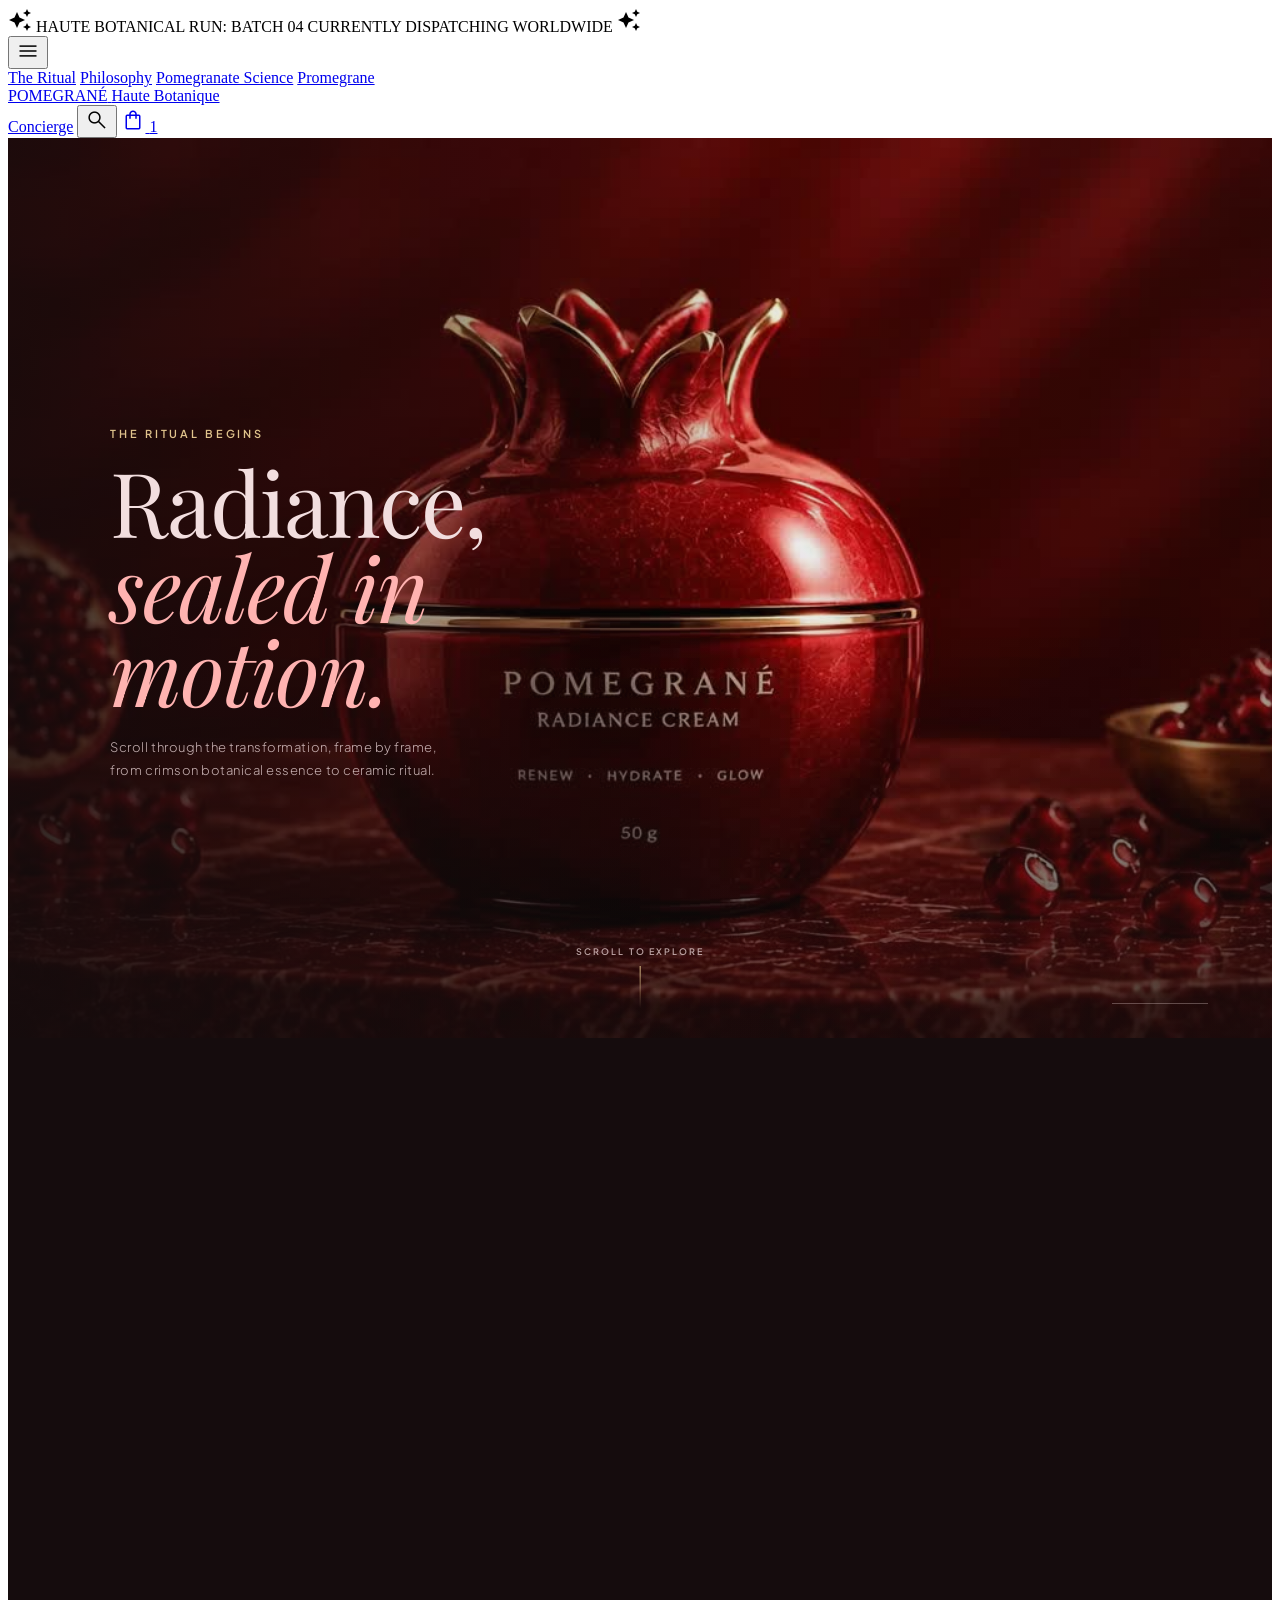
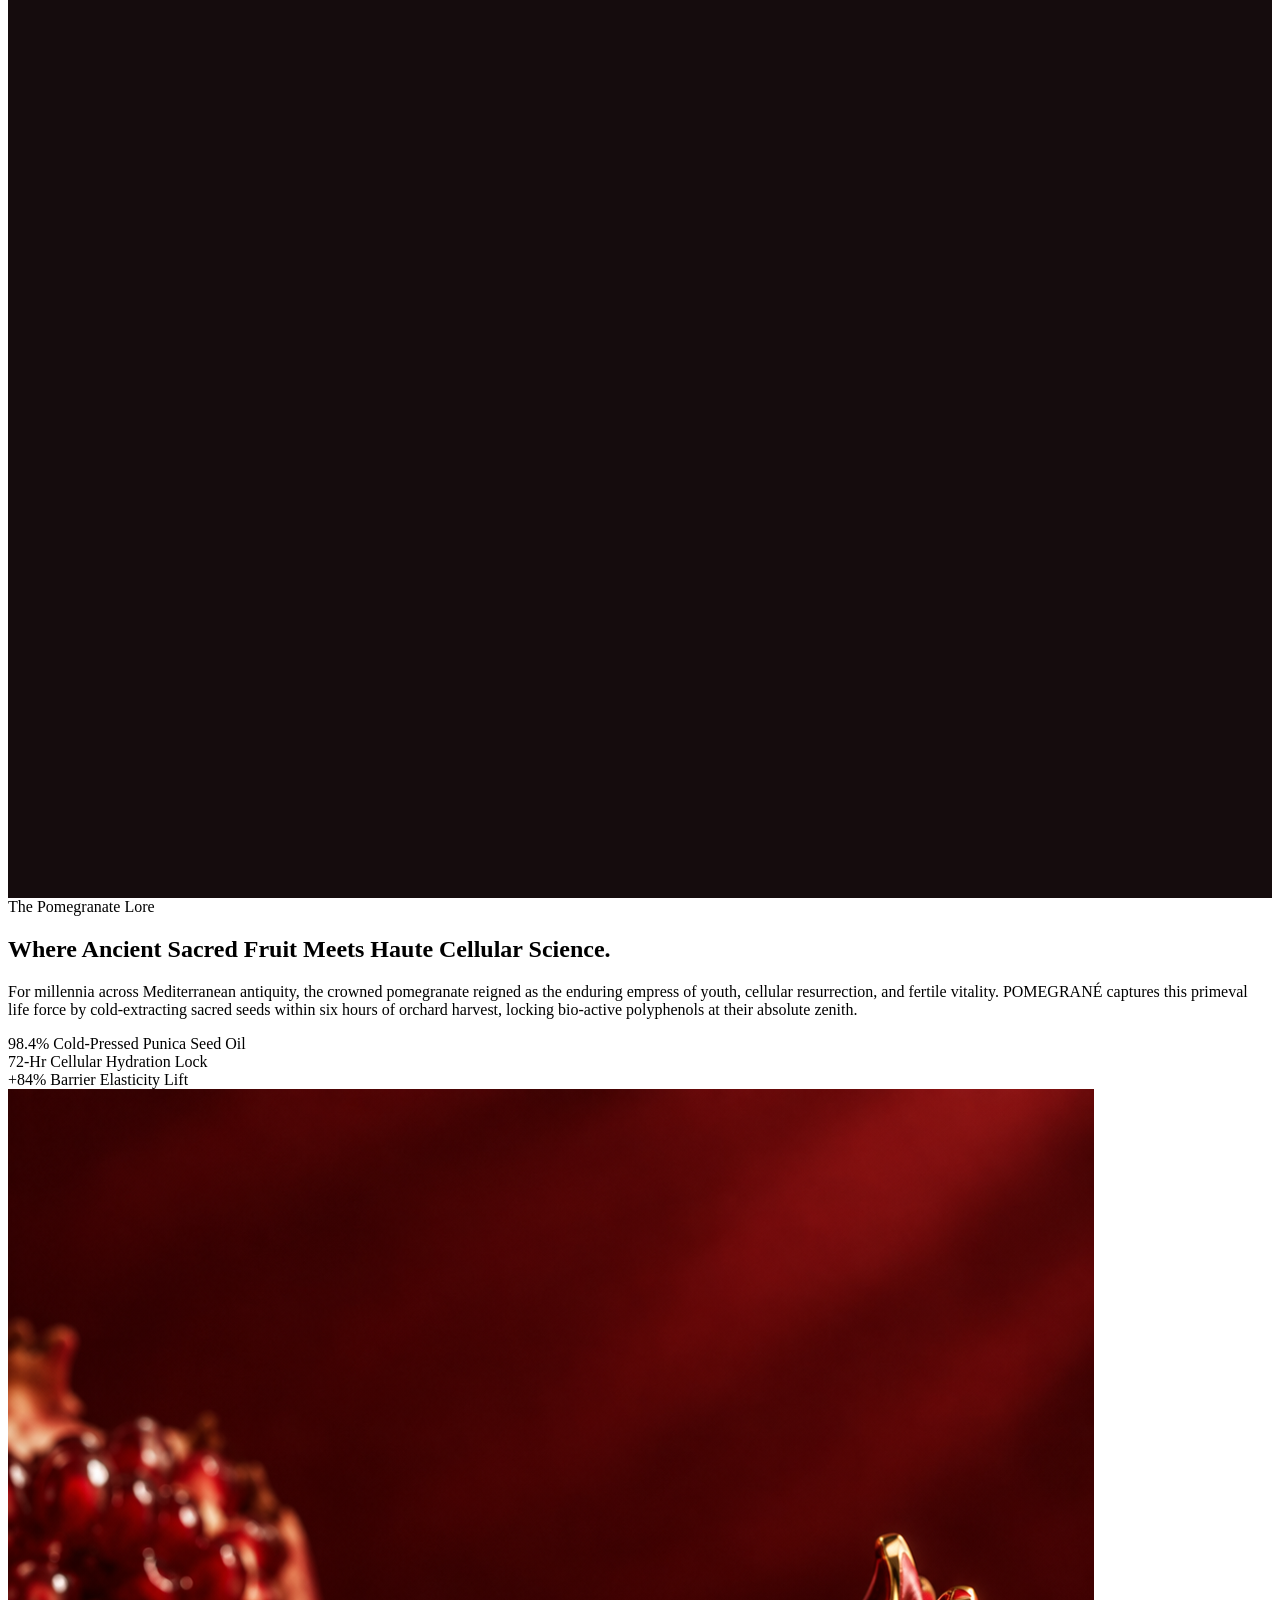
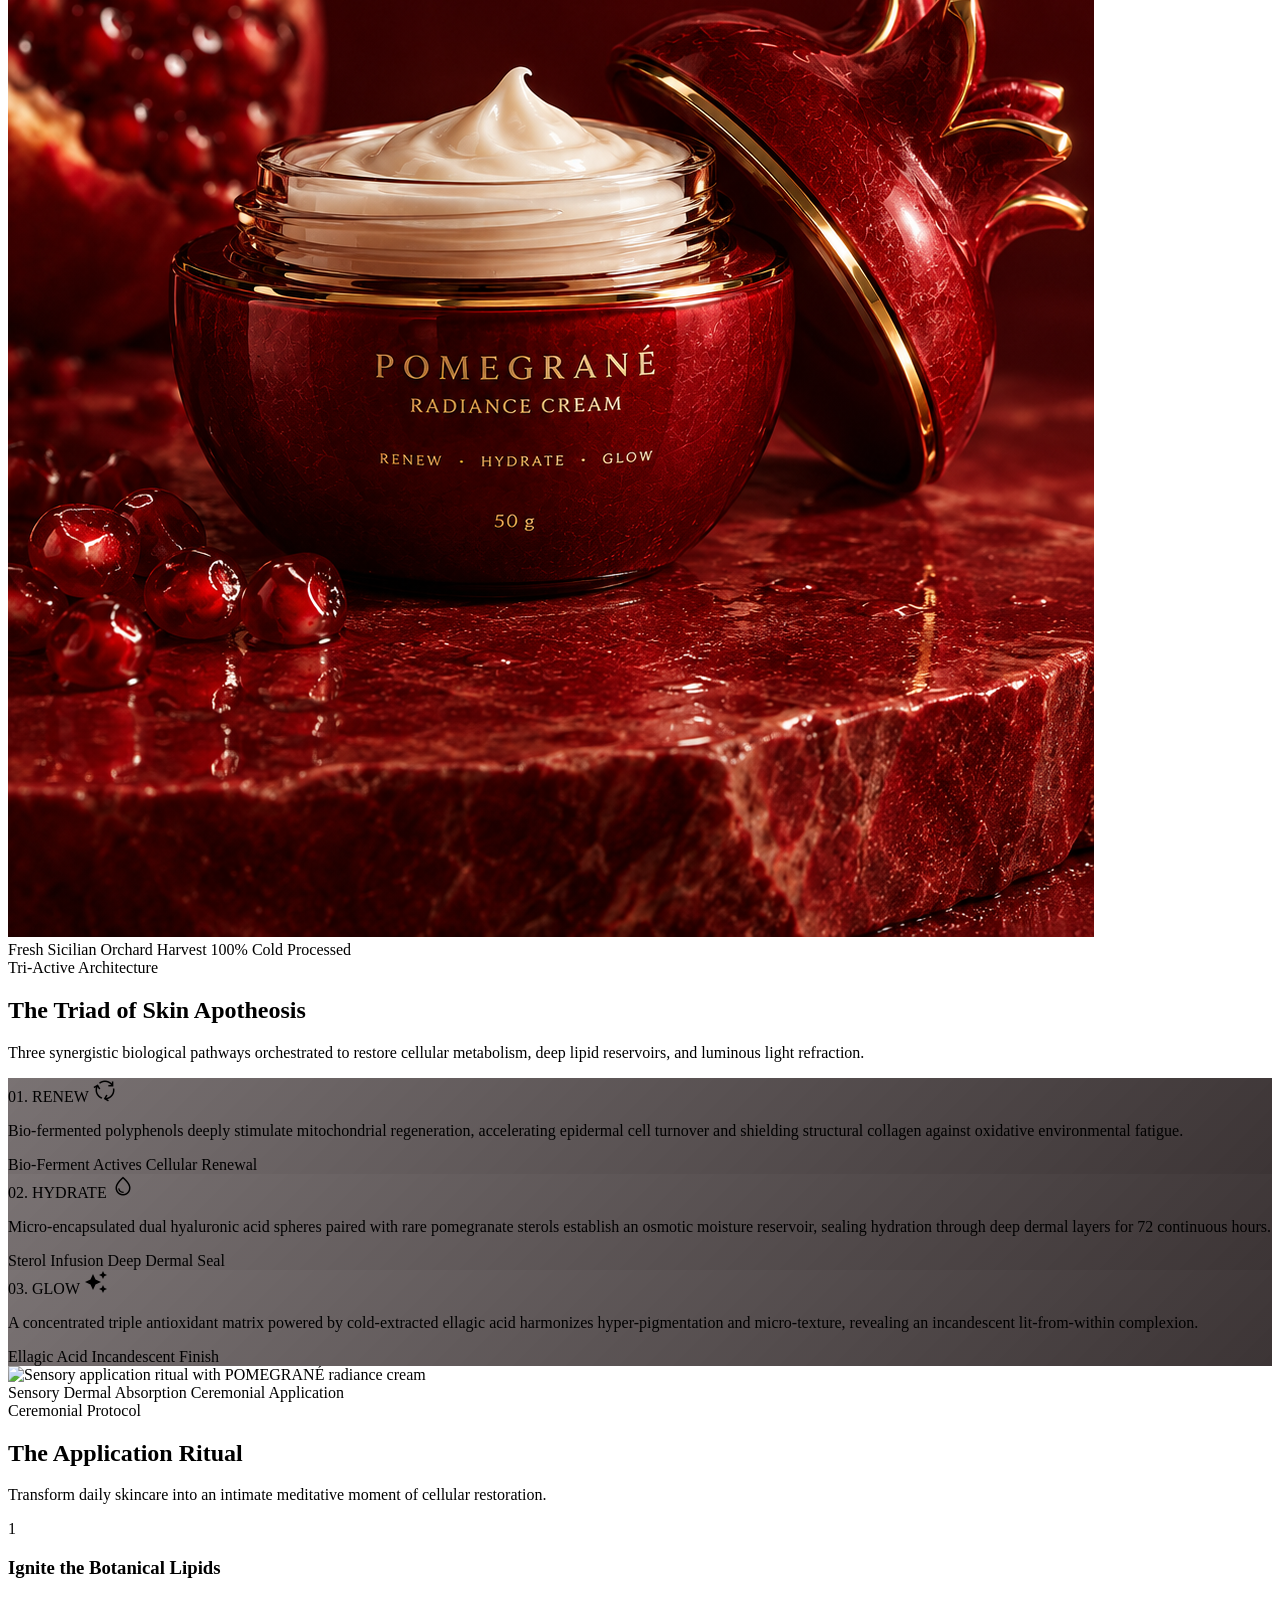
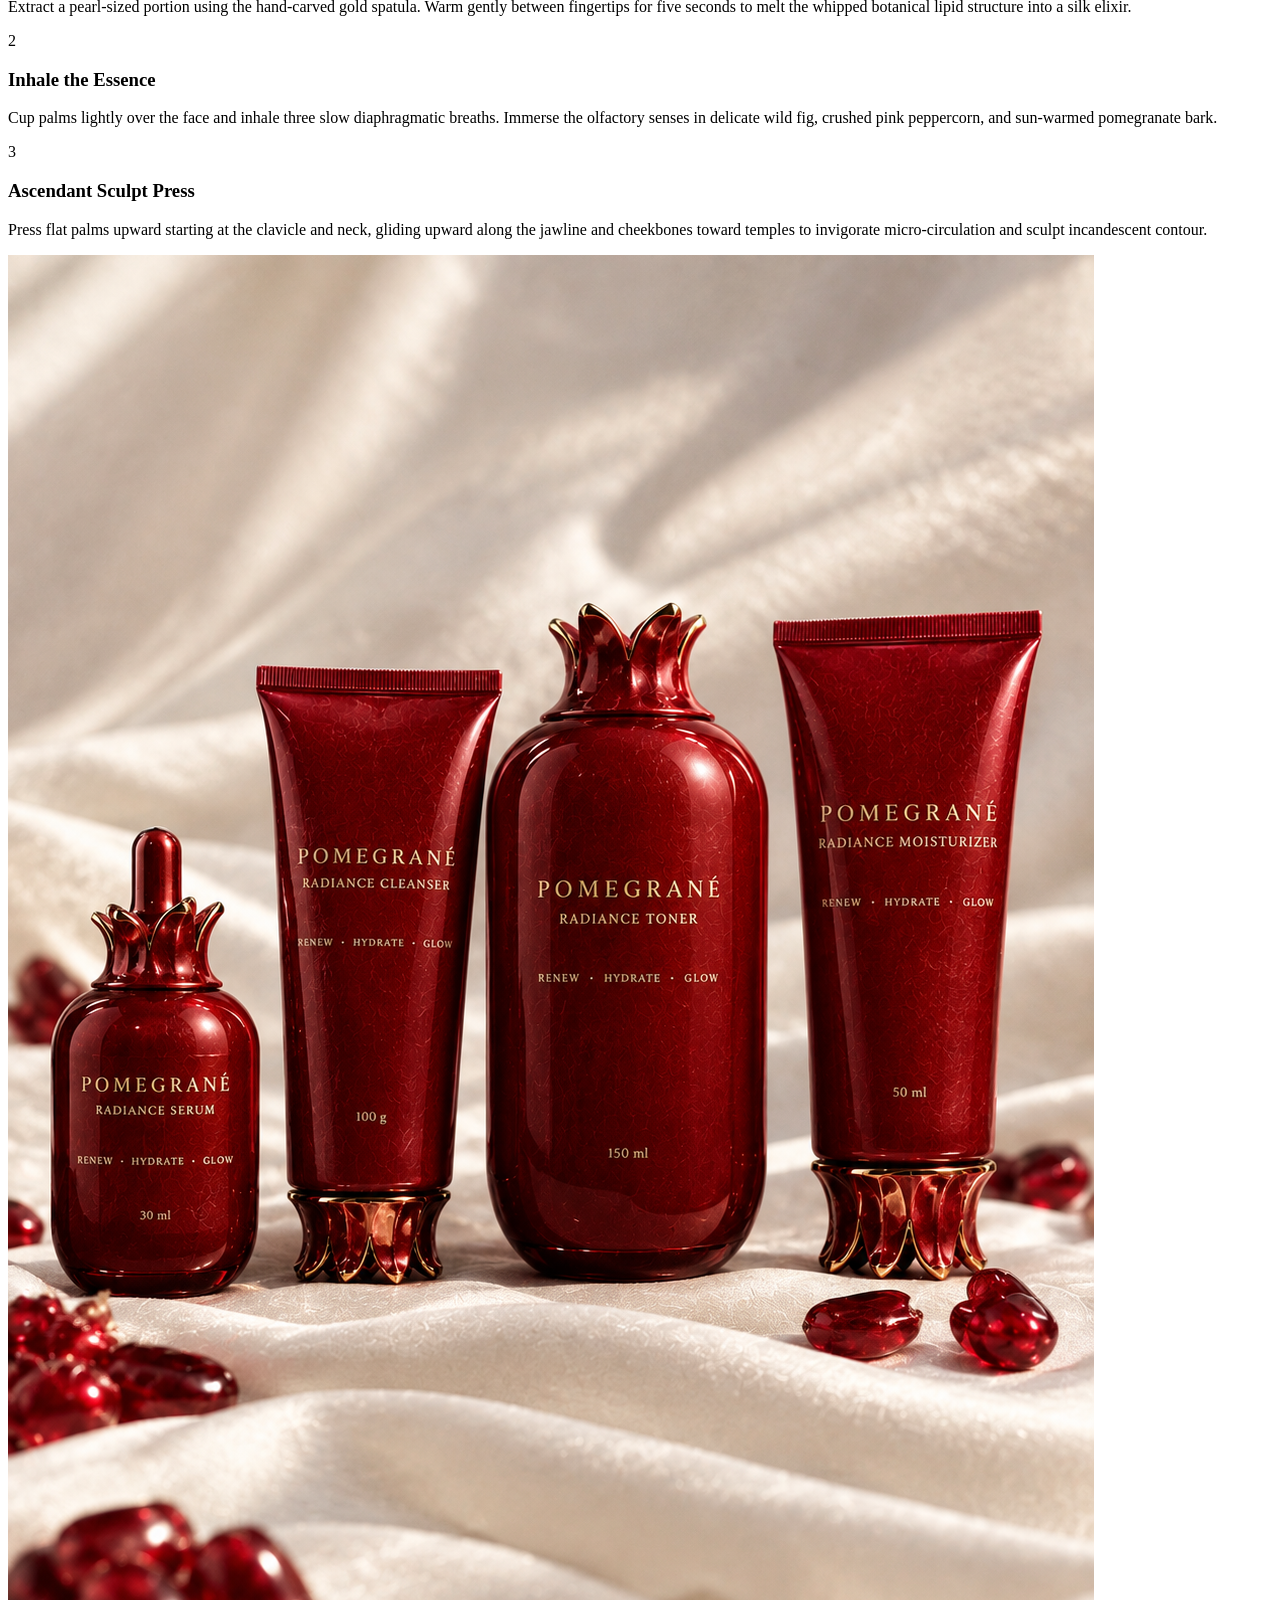
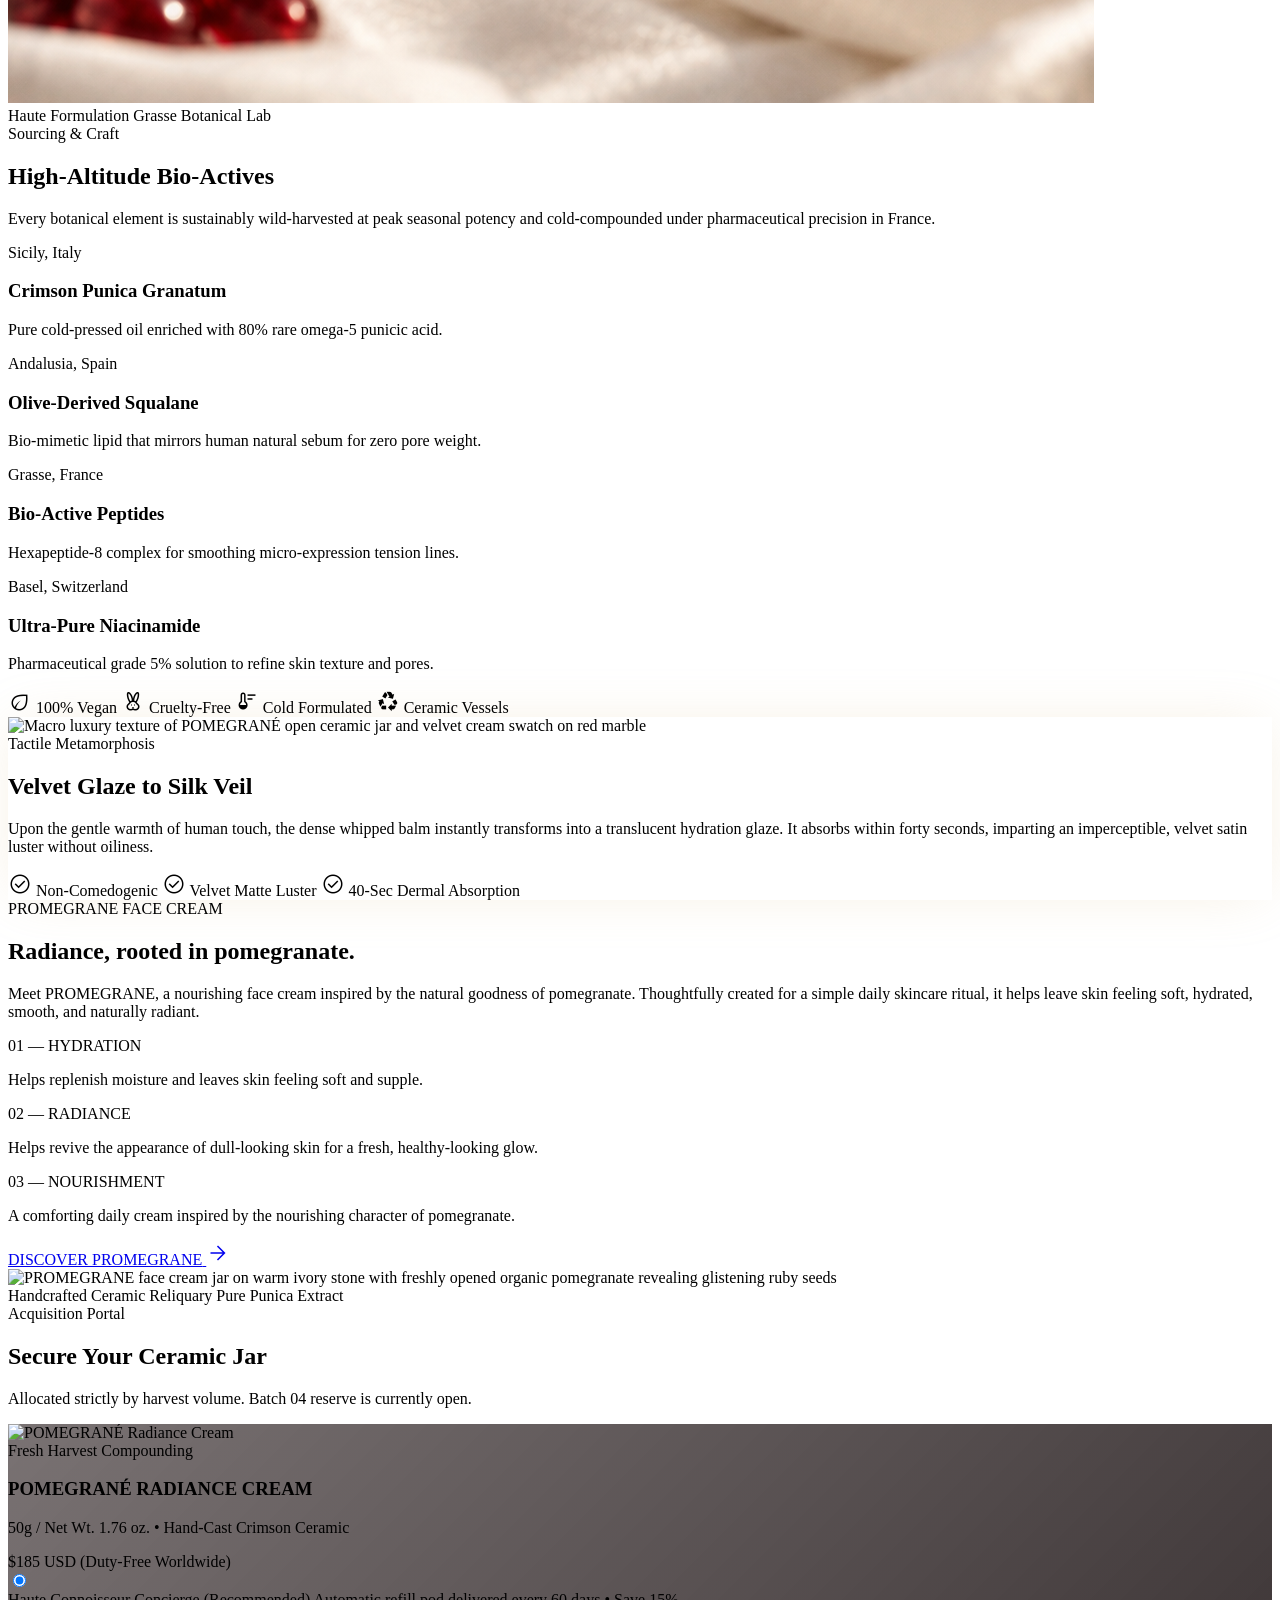
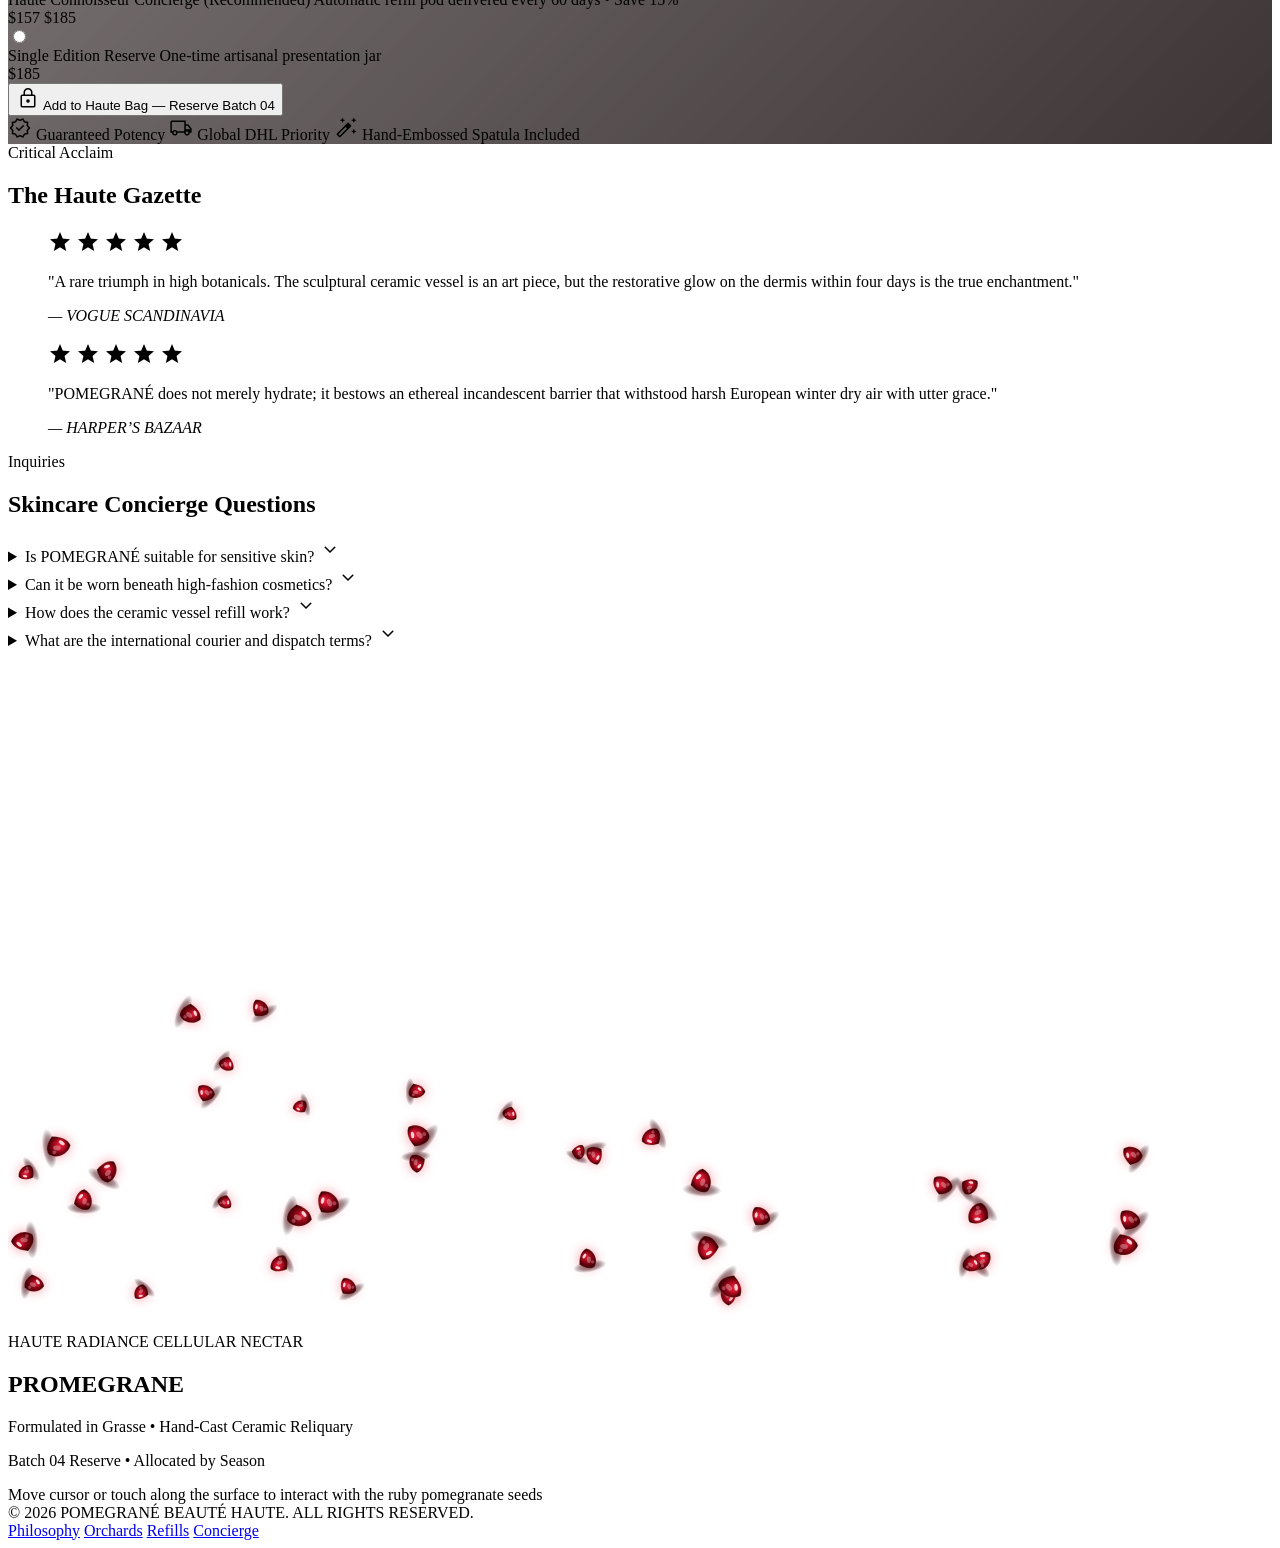
==== commit ecd8b2ec: "code.html" ====
--- a/code.html
+++ b/code.html
@@ -199,7 +199,7 @@
 <!-- Right: Large Horizontal Editorial Still-Life Image -->
 <div class="lg:col-span-6">
 <div class="relative rounded-2xl overflow-hidden border border-outline-variant/50 shadow-2xl group">
-<img alt="POMEGRANÉ jar alongside ripe opened pomegranates on red marble" class="w-full h-auto object-cover transition-transform duration-700 group-hover:scale-[1.02]" src="https://lh3.googleusercontent.com/aida/[base64]">
+<img alt="POMEGRANÉ jar alongside ripe opened pomegranates on red marble" class="w-full h-auto object-cover transition-transform duration-700 group-hover:scale-[1.02]" src="images/The Pomegranate Lore.png">
 <div class="absolute inset-0 bg-gradient-to-t from-surface-container-lowest/80 via-transparent to-transparent"></div>
 <div class="absolute bottom-4 left-6 right-6 flex items-center justify-between text-[11px] tracking-[0.2em] text-secondary uppercase">
 <span class="">Fresh Sicilian Orchard Harvest</span>
@@ -335,7 +335,7 @@
 <!-- Left: Laboratory & Apothecary Still Life Image -->
 <div class="lg:col-span-5 order-2 lg:order-2">
 <div class="relative rounded-2xl overflow-hidden border border-outline-variant/40 shadow-2xl">
-<img alt="Cold-pressed pomegranate seed oil and botanical laboratory elixirs" class="w-full h-auto object-cover" src="https://lh3.googleusercontent.com/aida-public/[base64]">
+<img alt="Cold-pressed pomegranate seed oil and botanical laboratory elixirs" class="w-full h-auto object-cover" src="images/High-Altitude Bio-Actives.png">
 <div class="absolute inset-0 bg-gradient-to-t from-surface-container-lowest/80 via-transparent to-transparent"></div>
 <div class="absolute bottom-4 left-5 right-5 text-[11px] tracking-[0.2em] text-secondary uppercase flex justify-between">
 <span class="">Haute Formulation</span>
@@ -894,4 +894,4 @@
 <script src="frame-animation.js"></script>
 
 
-</body></html>+</body></html>
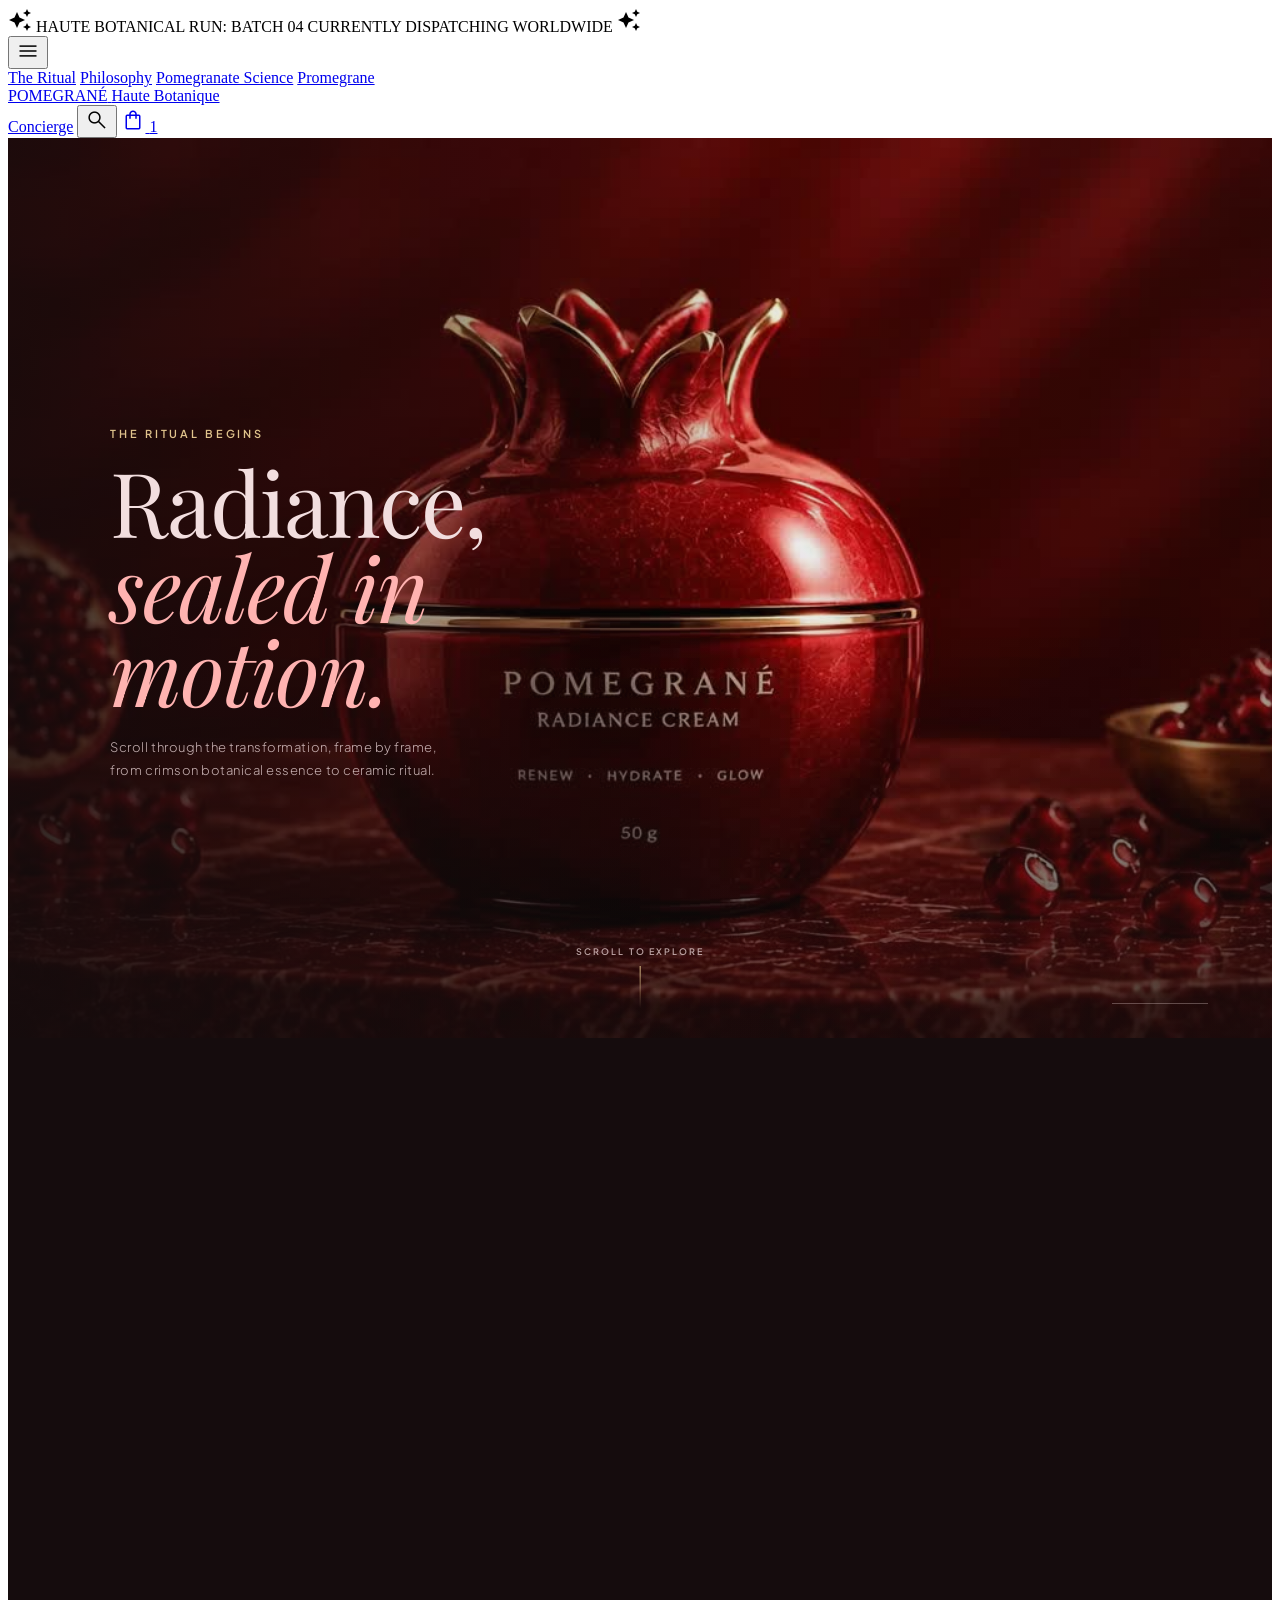
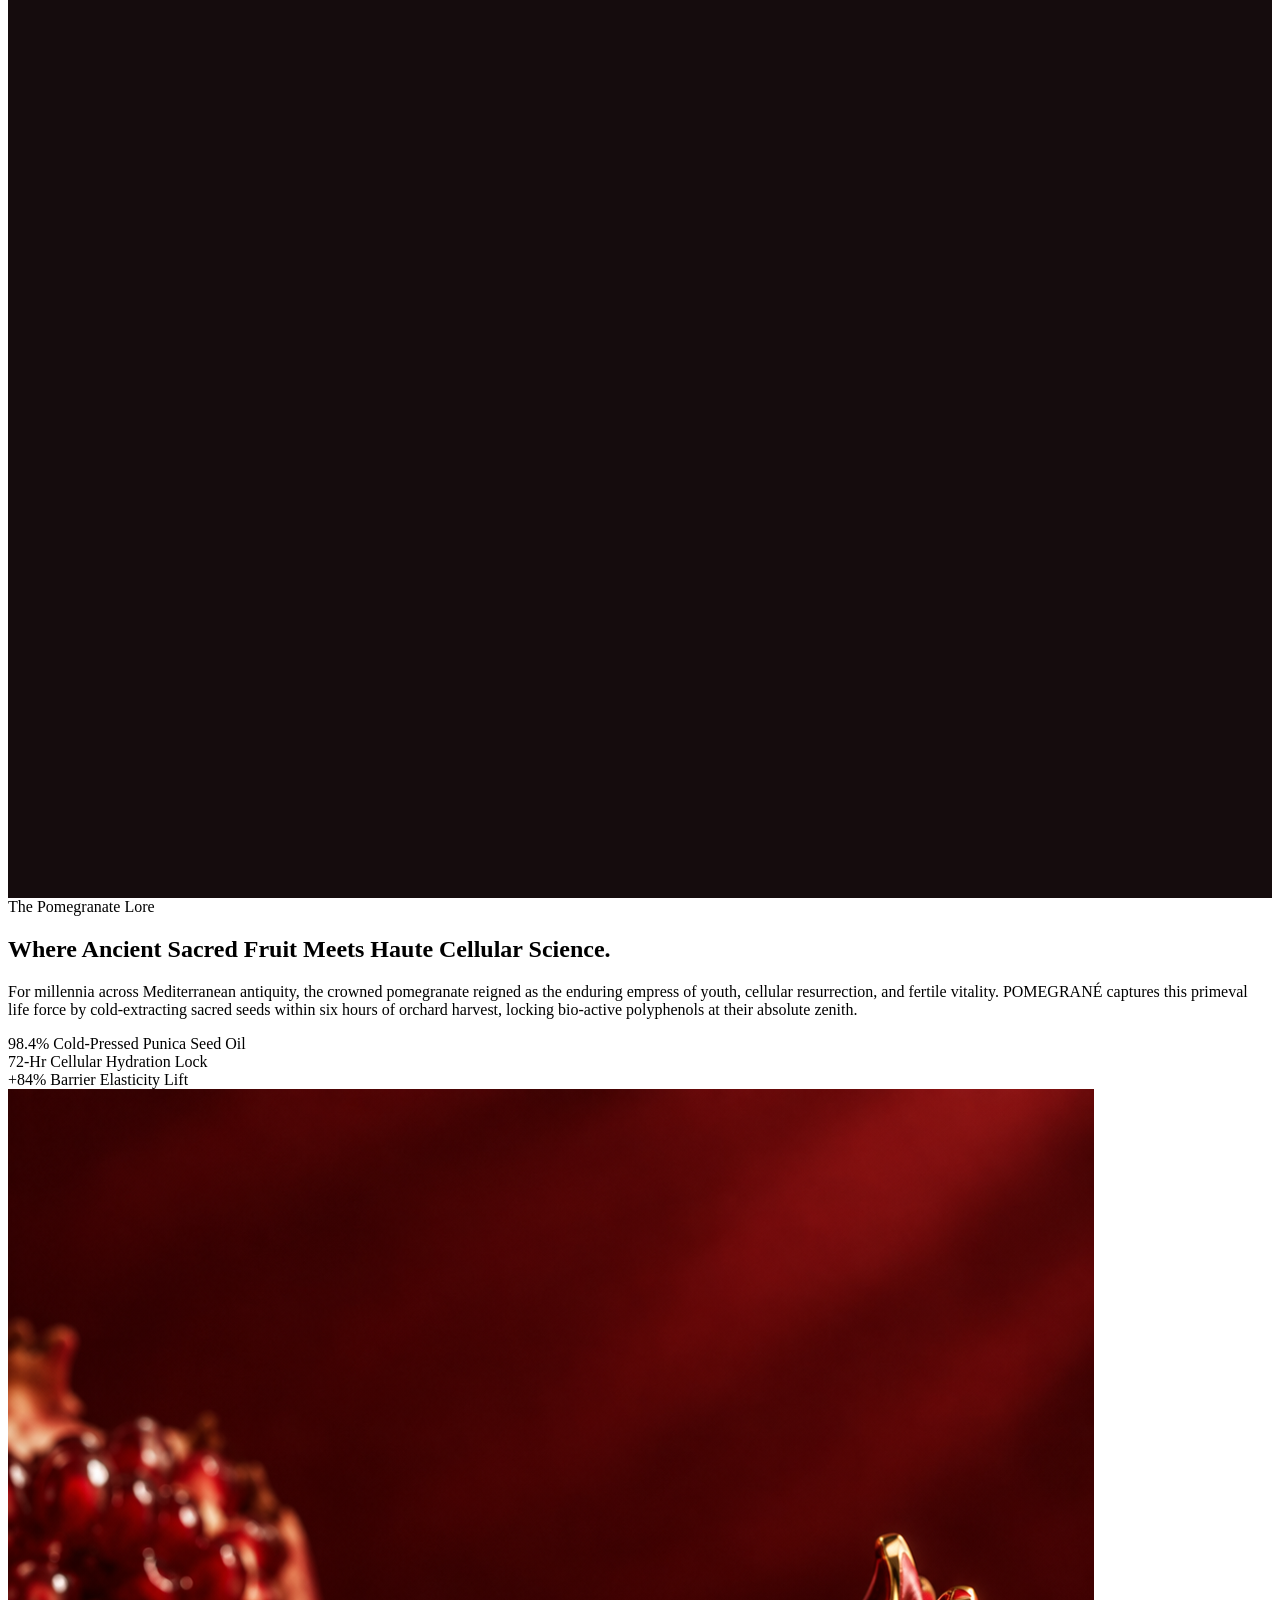
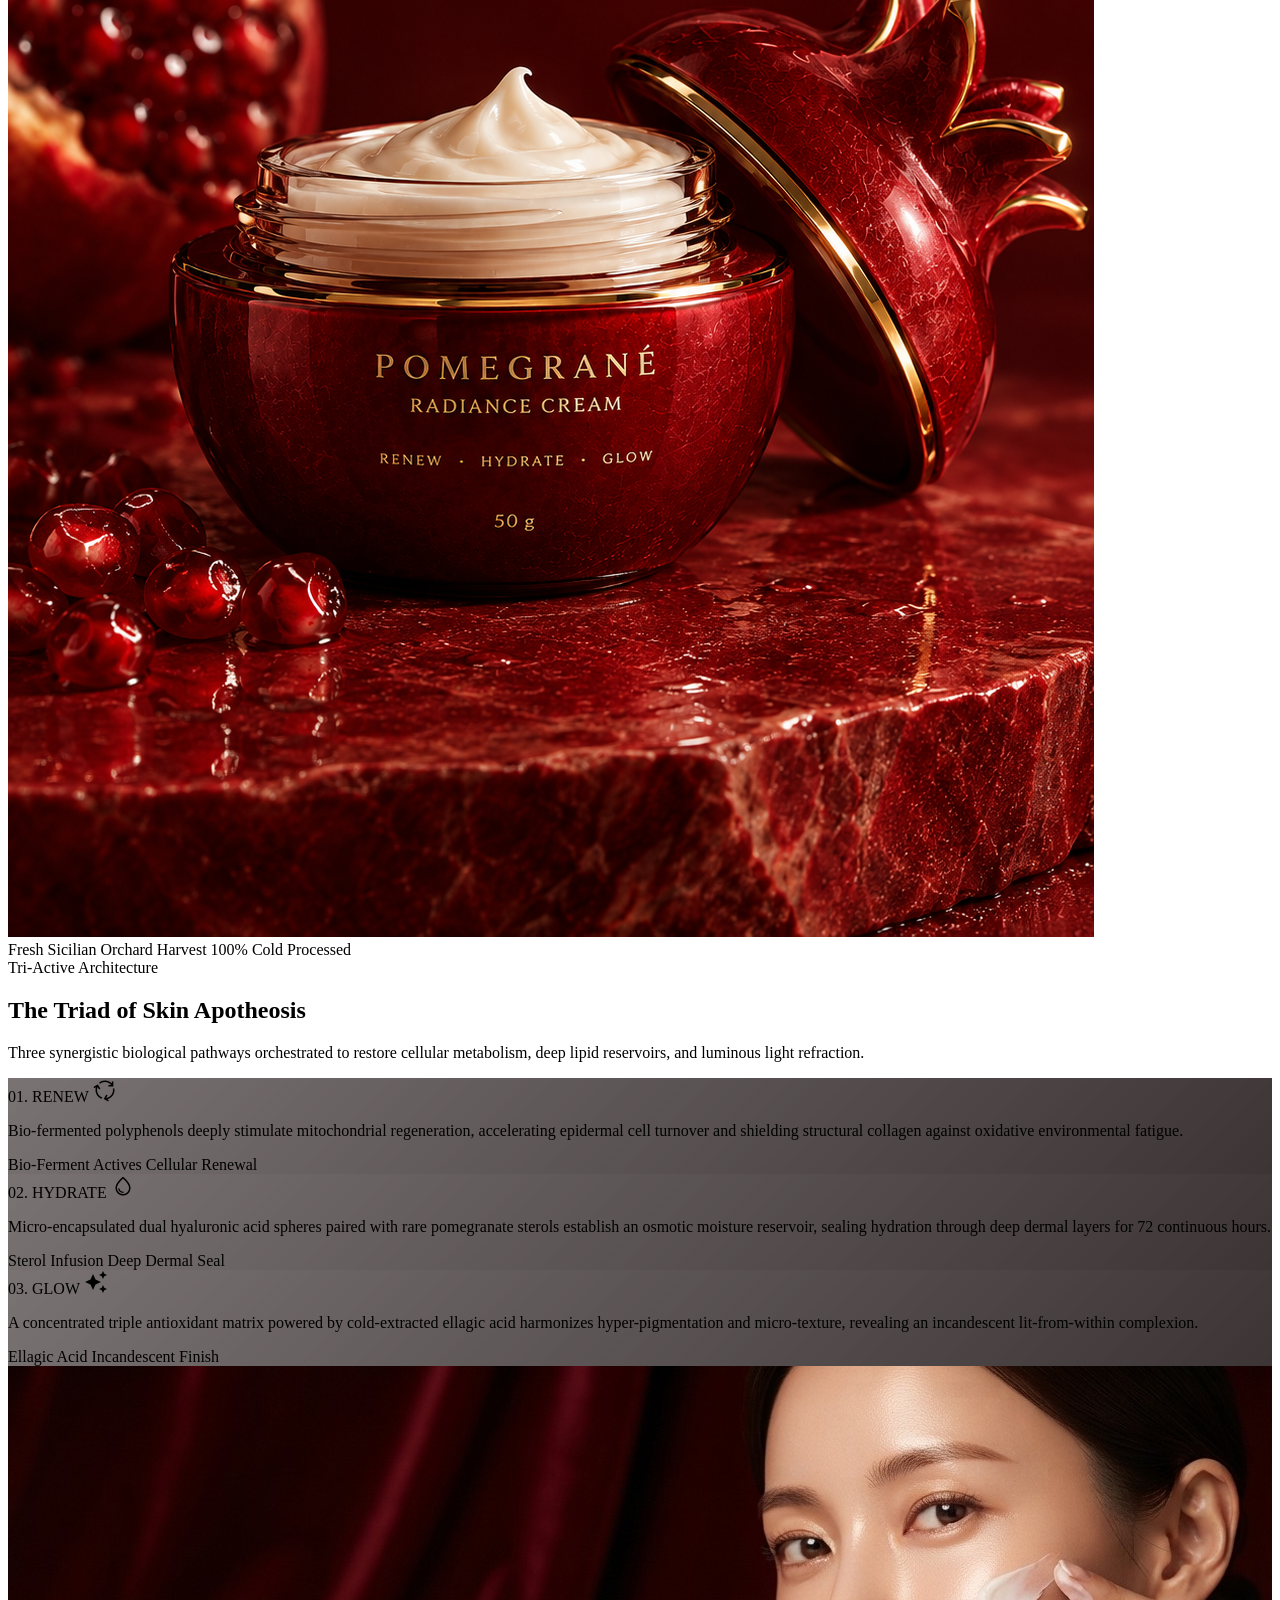
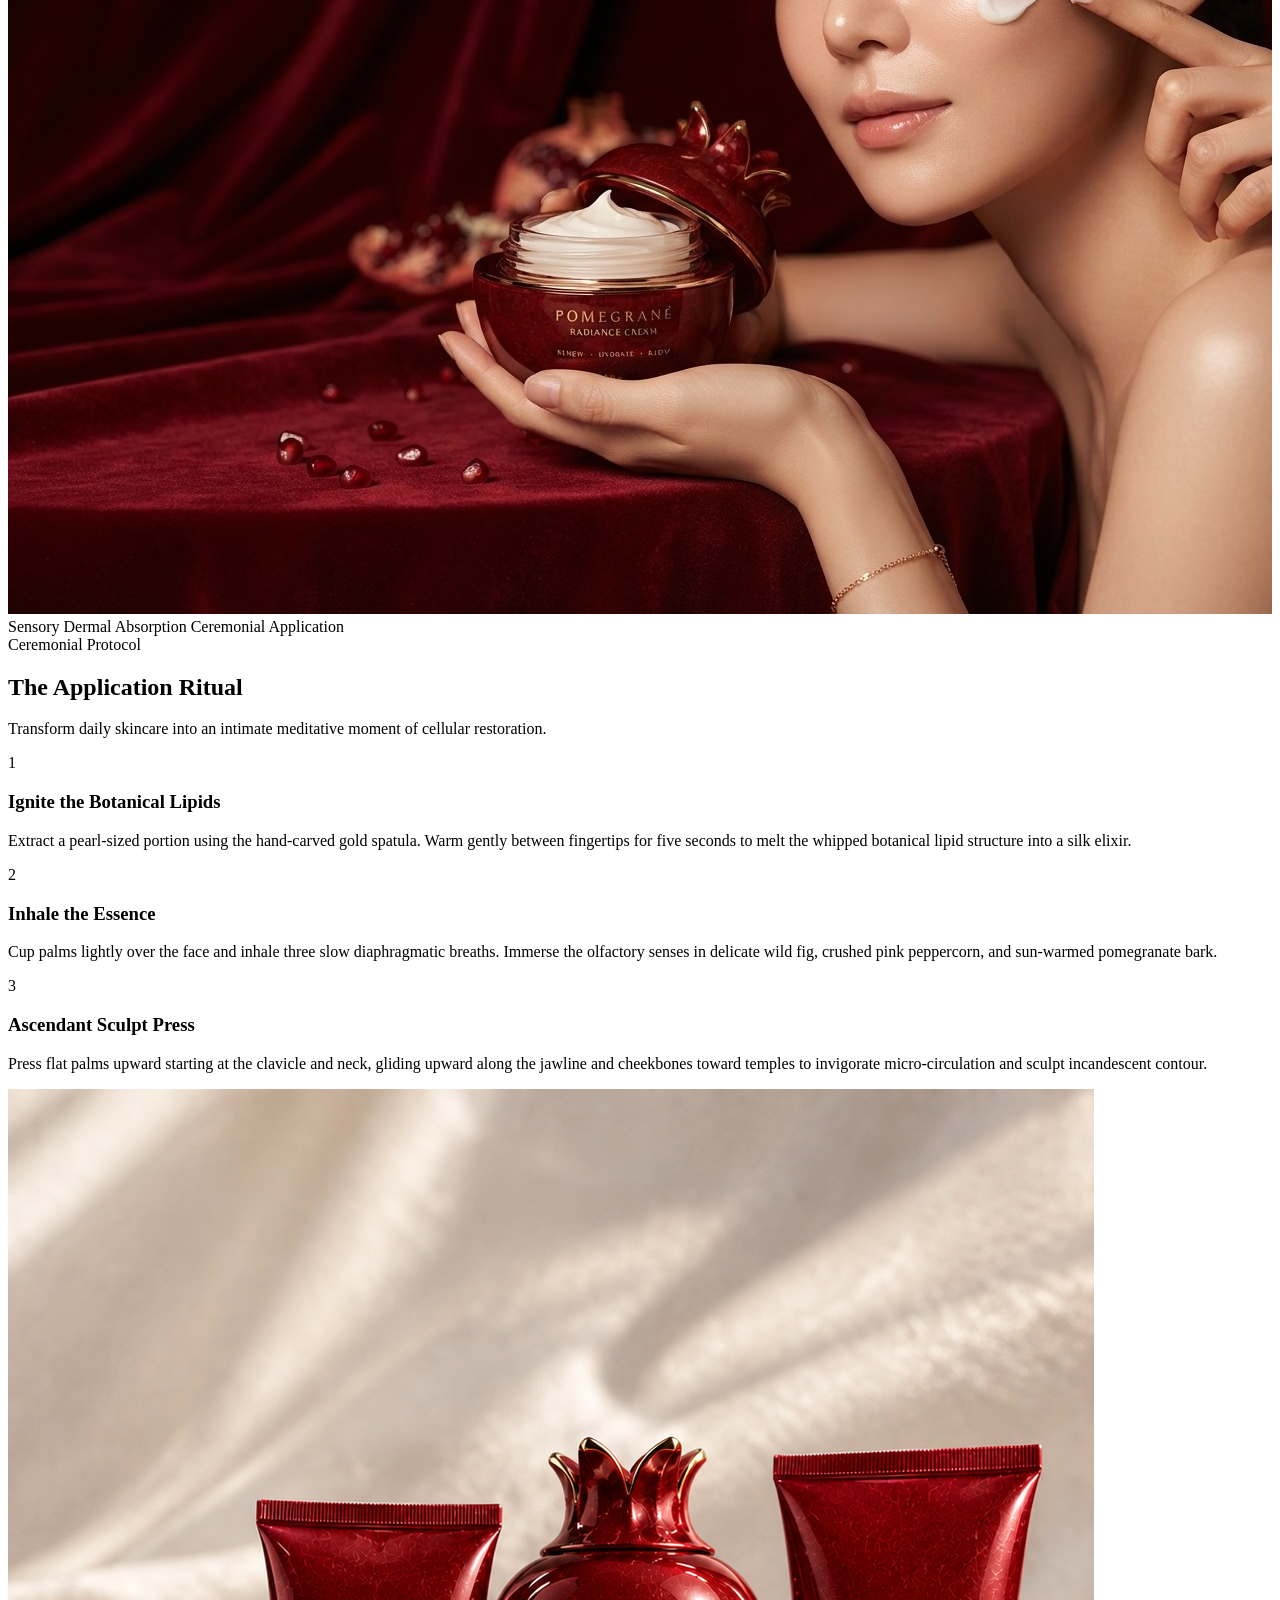
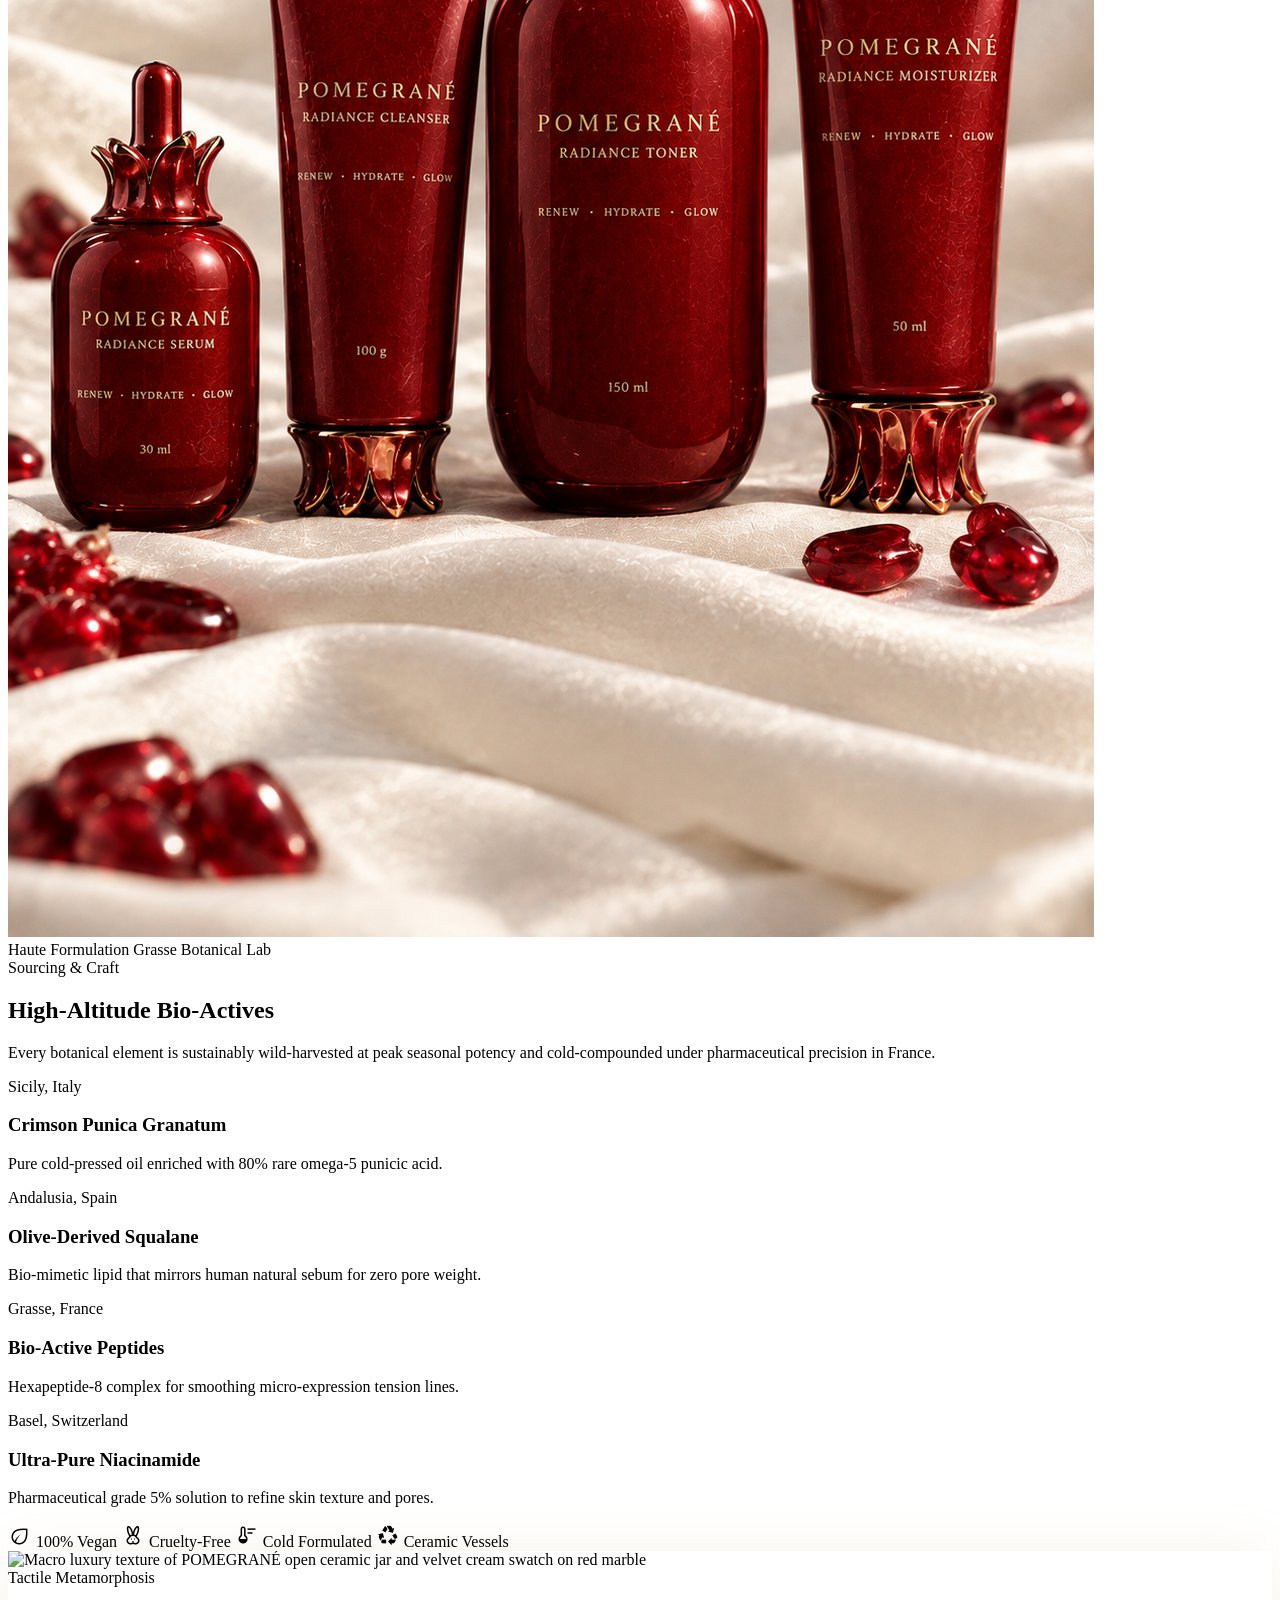
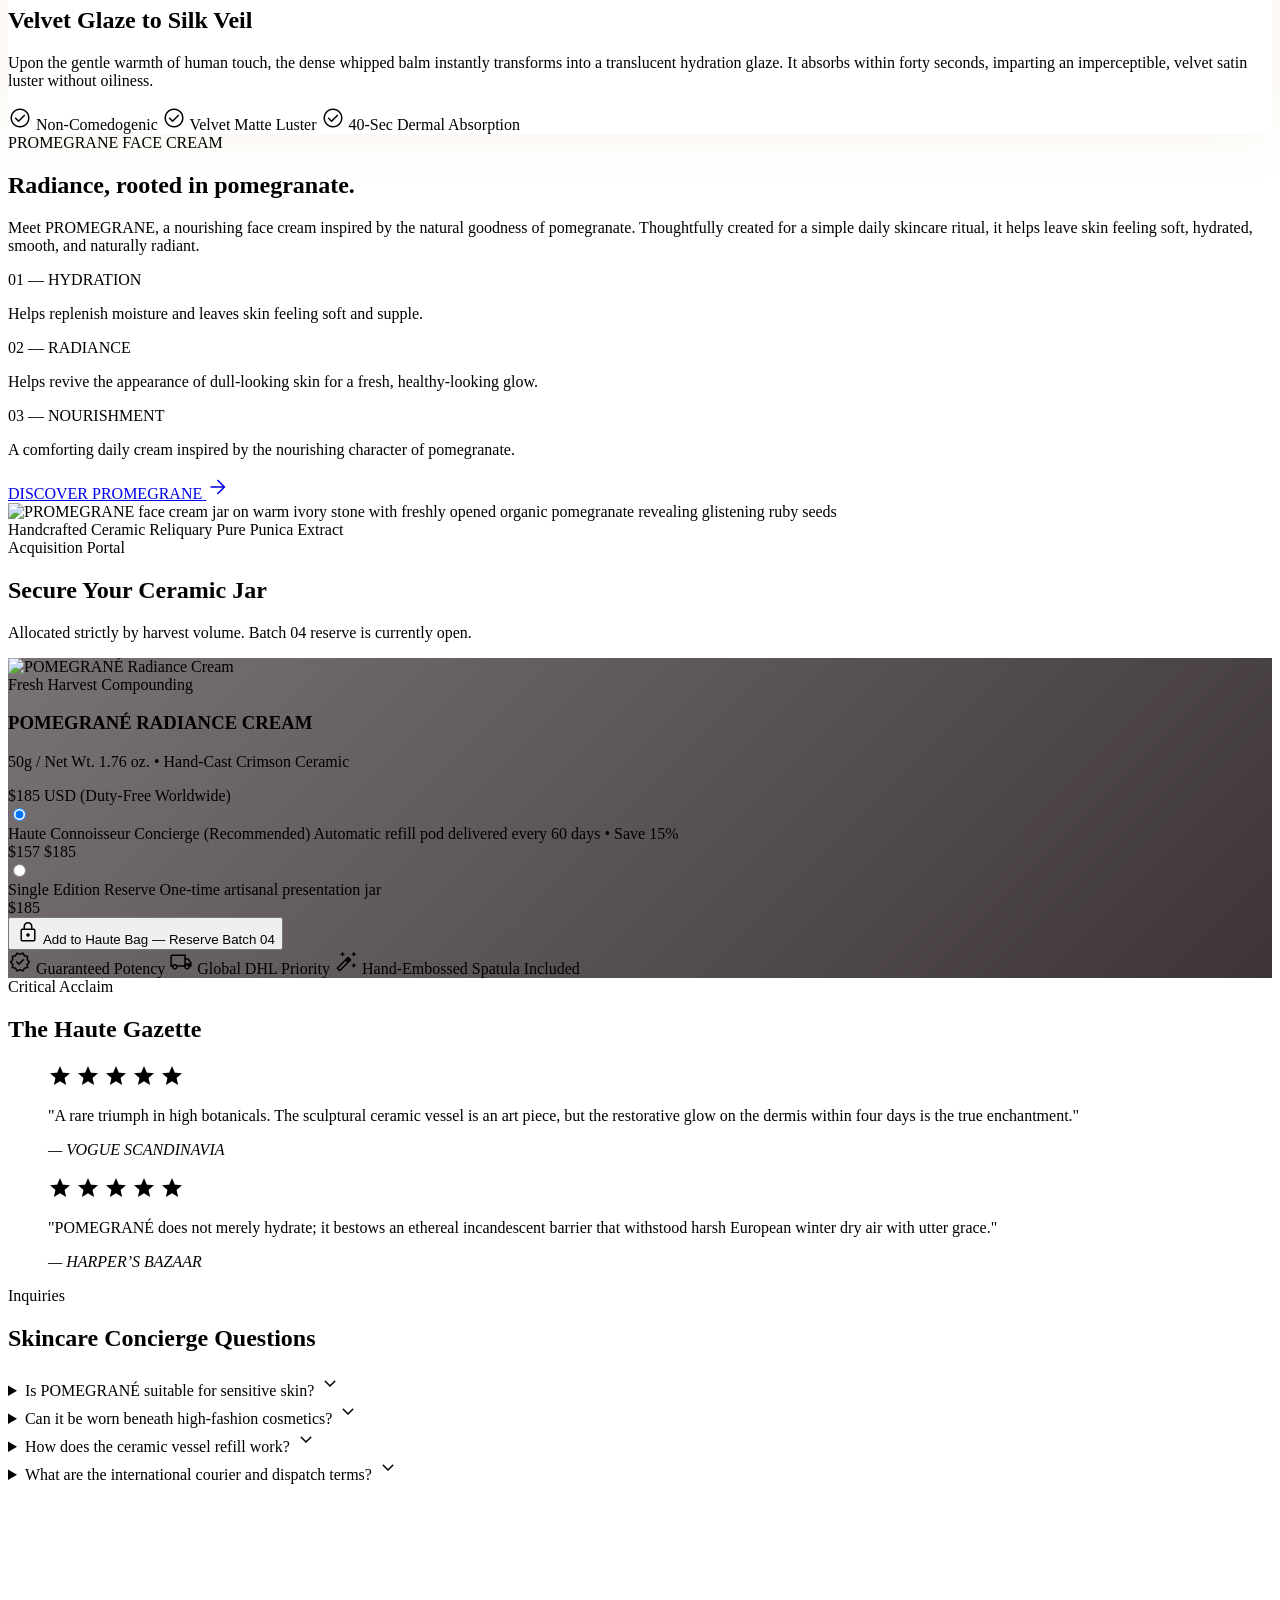
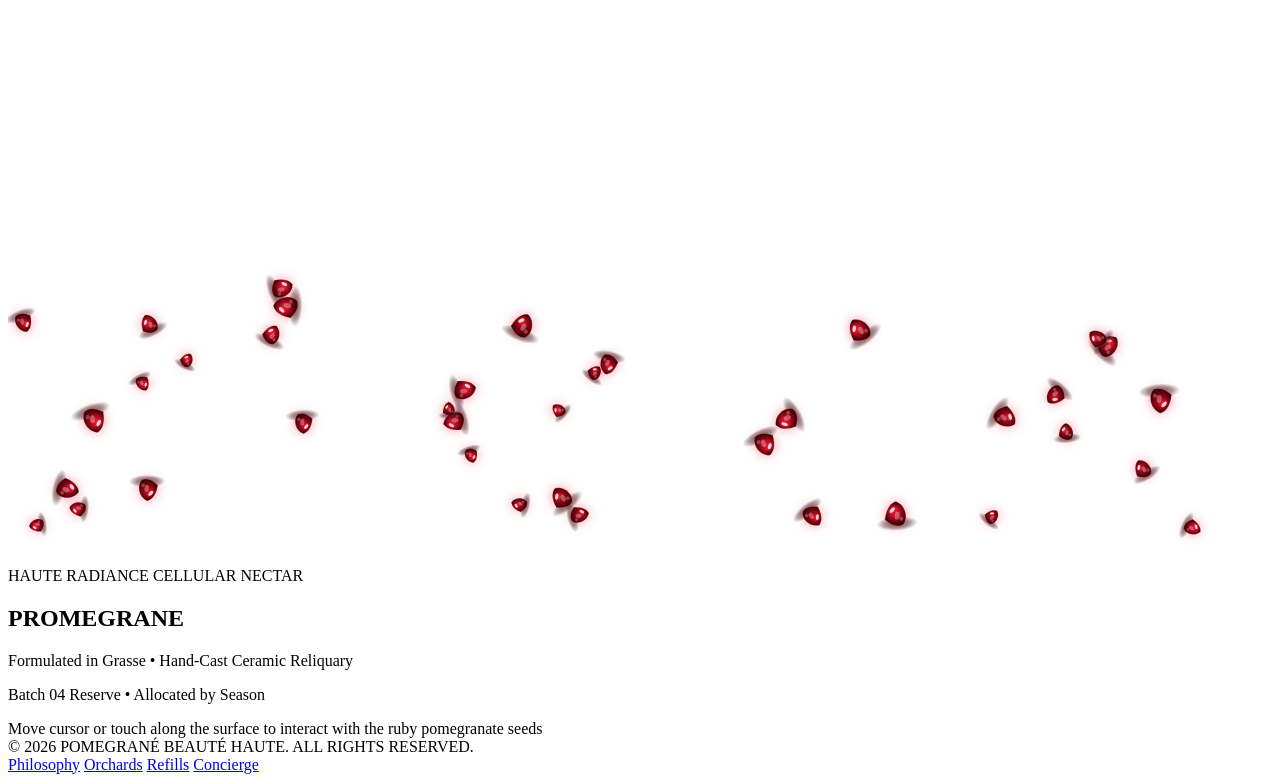
==== commit 7f2535f1: "code.html" ====
--- a/code.html
+++ b/code.html
@@ -283,7 +283,7 @@
 <!-- Left: Editorial Portrait Image -->
 <div class="lg:col-span-6">
 <div class="relative rounded-2xl overflow-hidden border border-secondary/30 shadow-2xl group">
-<img alt="Sensory application ritual with POMEGRANÉ radiance cream" class="w-full h-auto object-cover transition-transform duration-700 group-hover:scale-[1.02]" src="https://lh3.googleusercontent.com/aida/[base64]">
+<img alt="Sensory application ritual with POMEGRANÉ radiance cream" class="w-full h-auto object-cover transition-transform duration-700 group-hover:scale-[1.02]" src="application resource.jpg">
 <div class="absolute inset-0 bg-gradient-to-t from-surface-container-lowest/70 via-transparent to-transparent"></div>
 <div class="absolute bottom-5 left-6 right-6 flex items-center justify-between text-[11px] tracking-[0.2em] text-secondary uppercase">
 <span class="">Sensory Dermal Absorption</span>
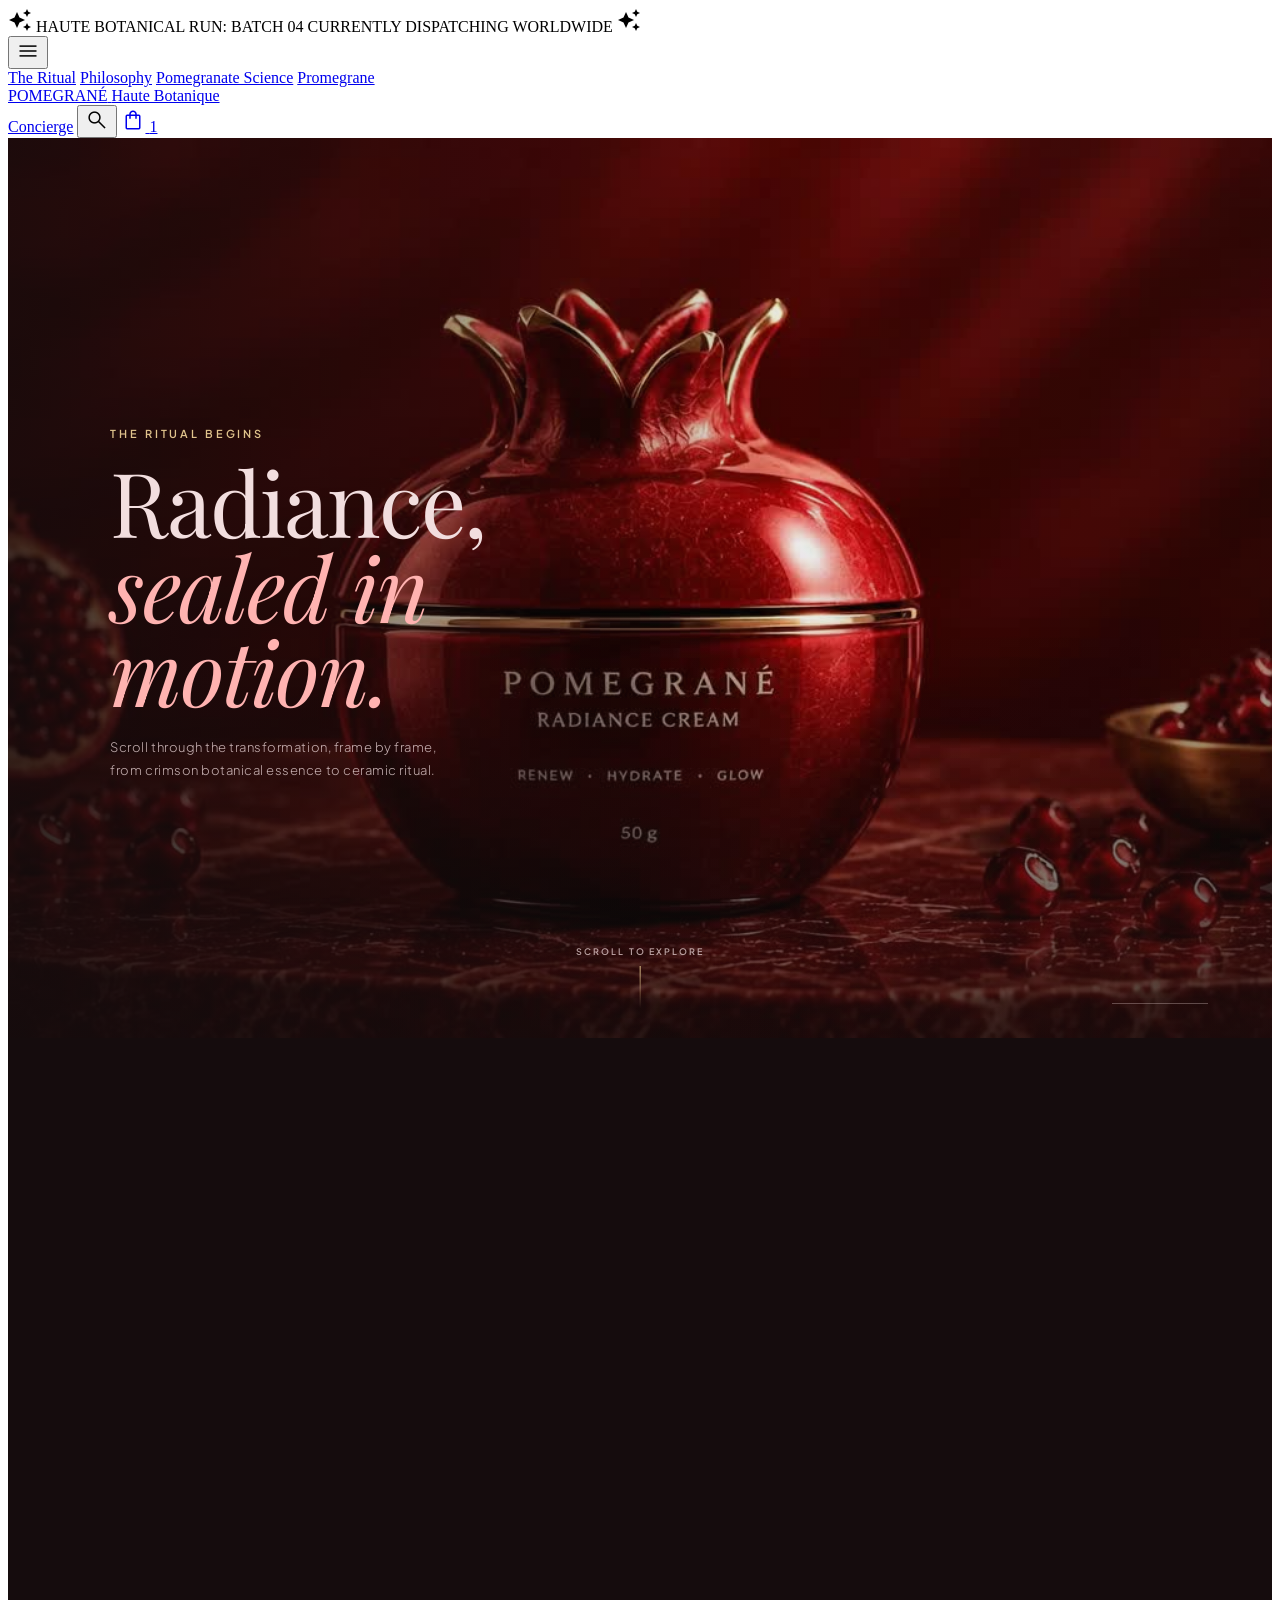
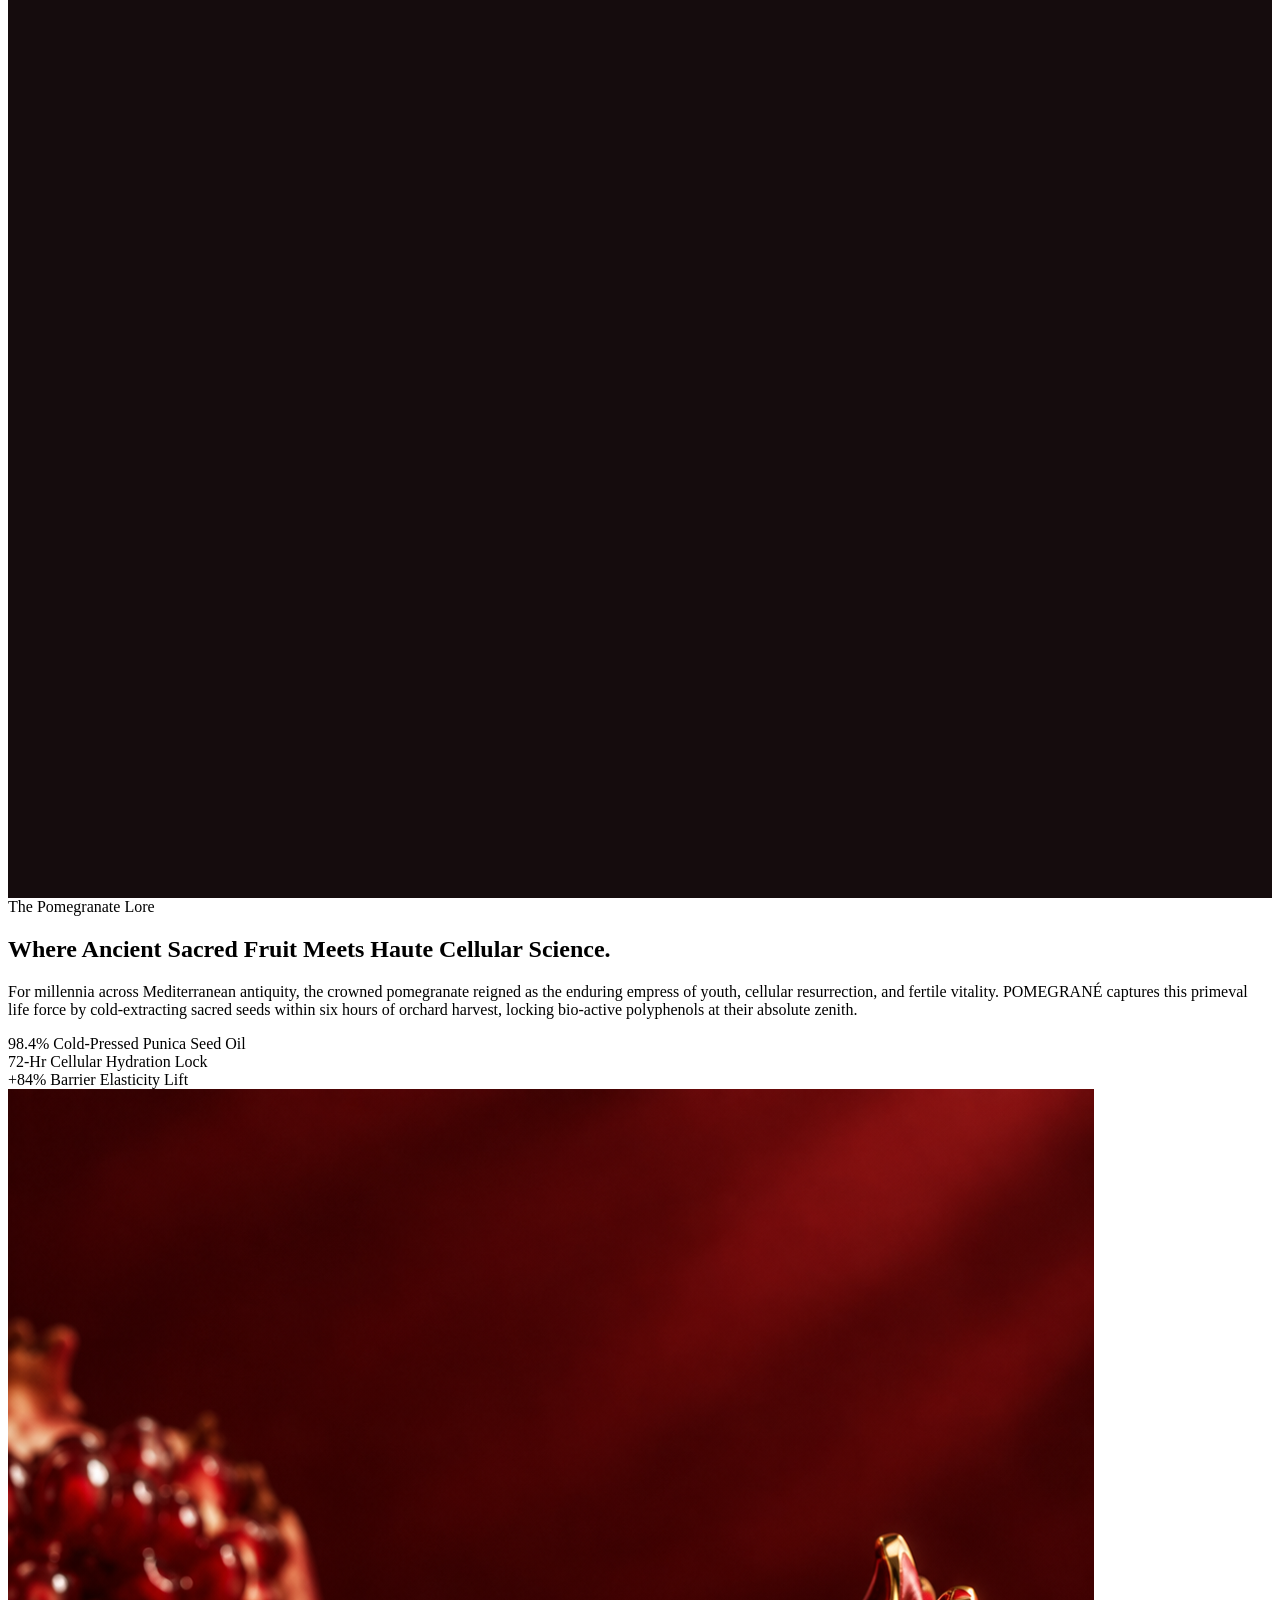
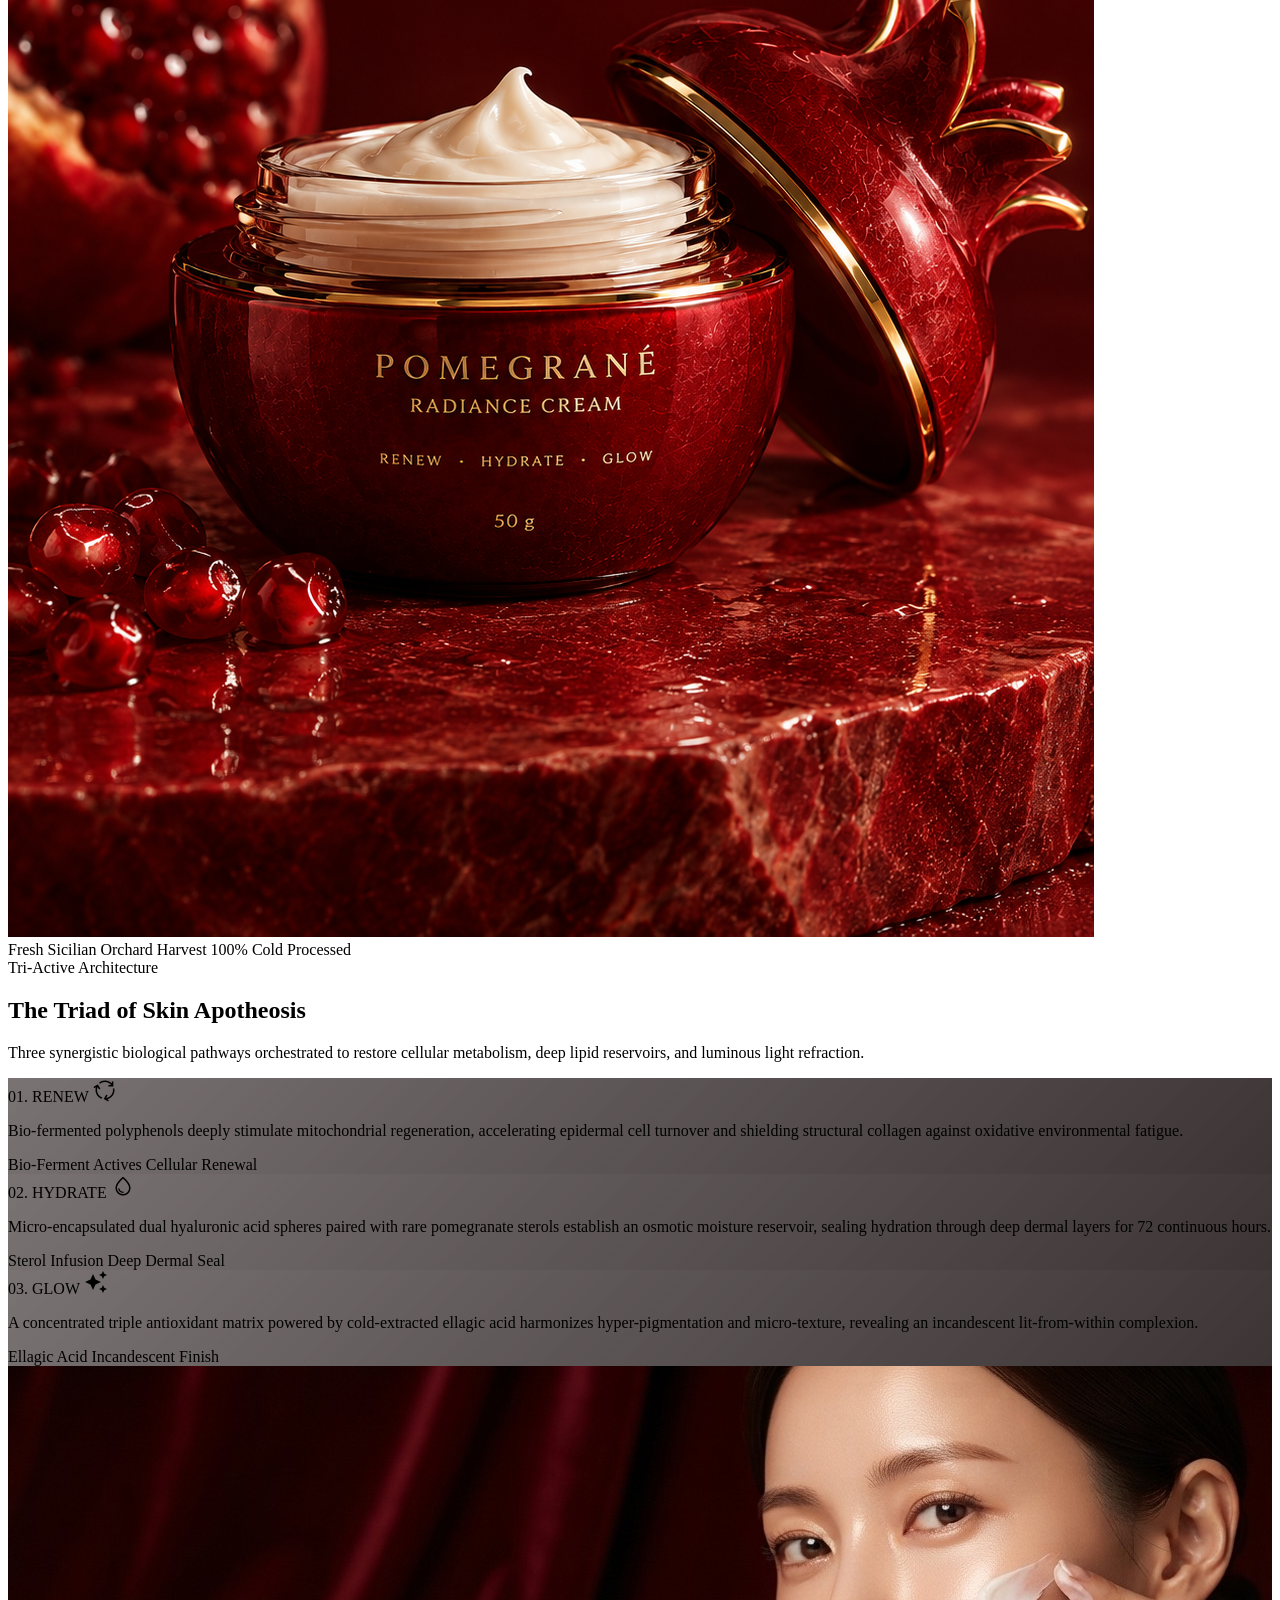
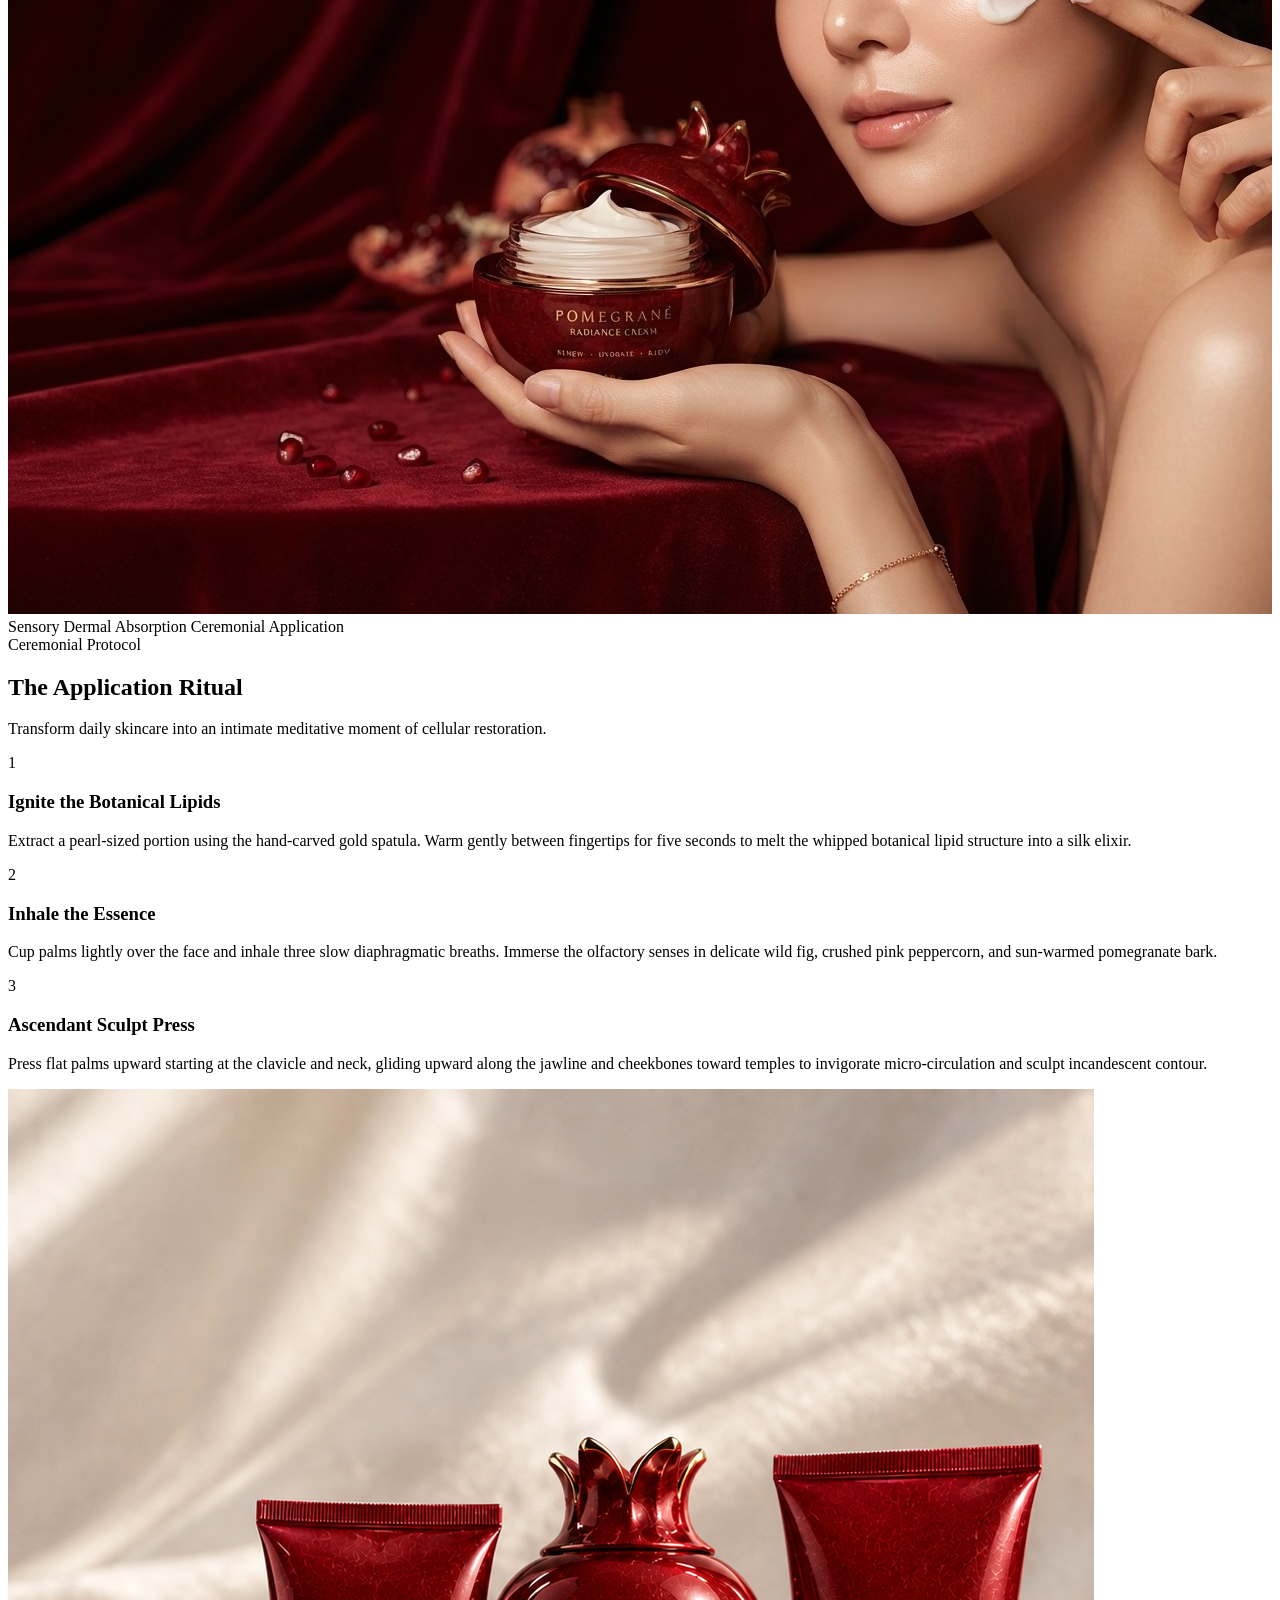
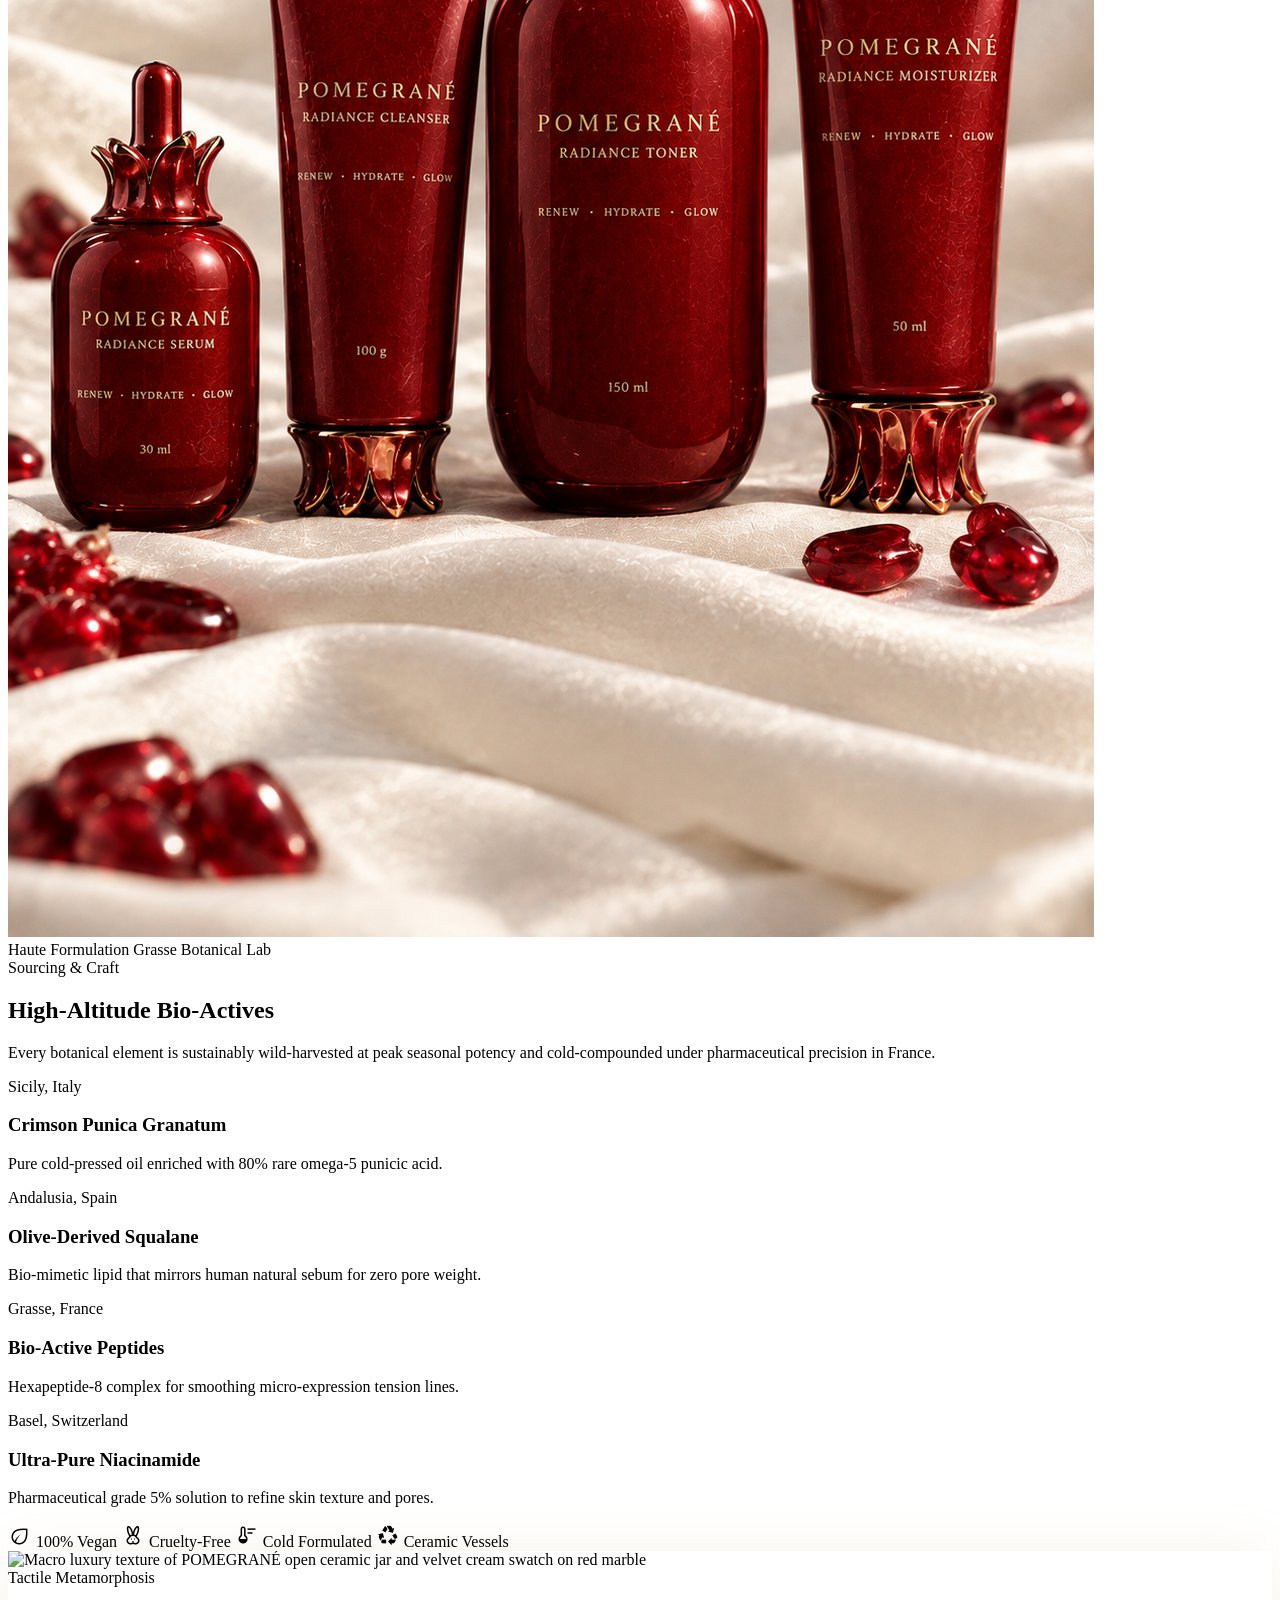
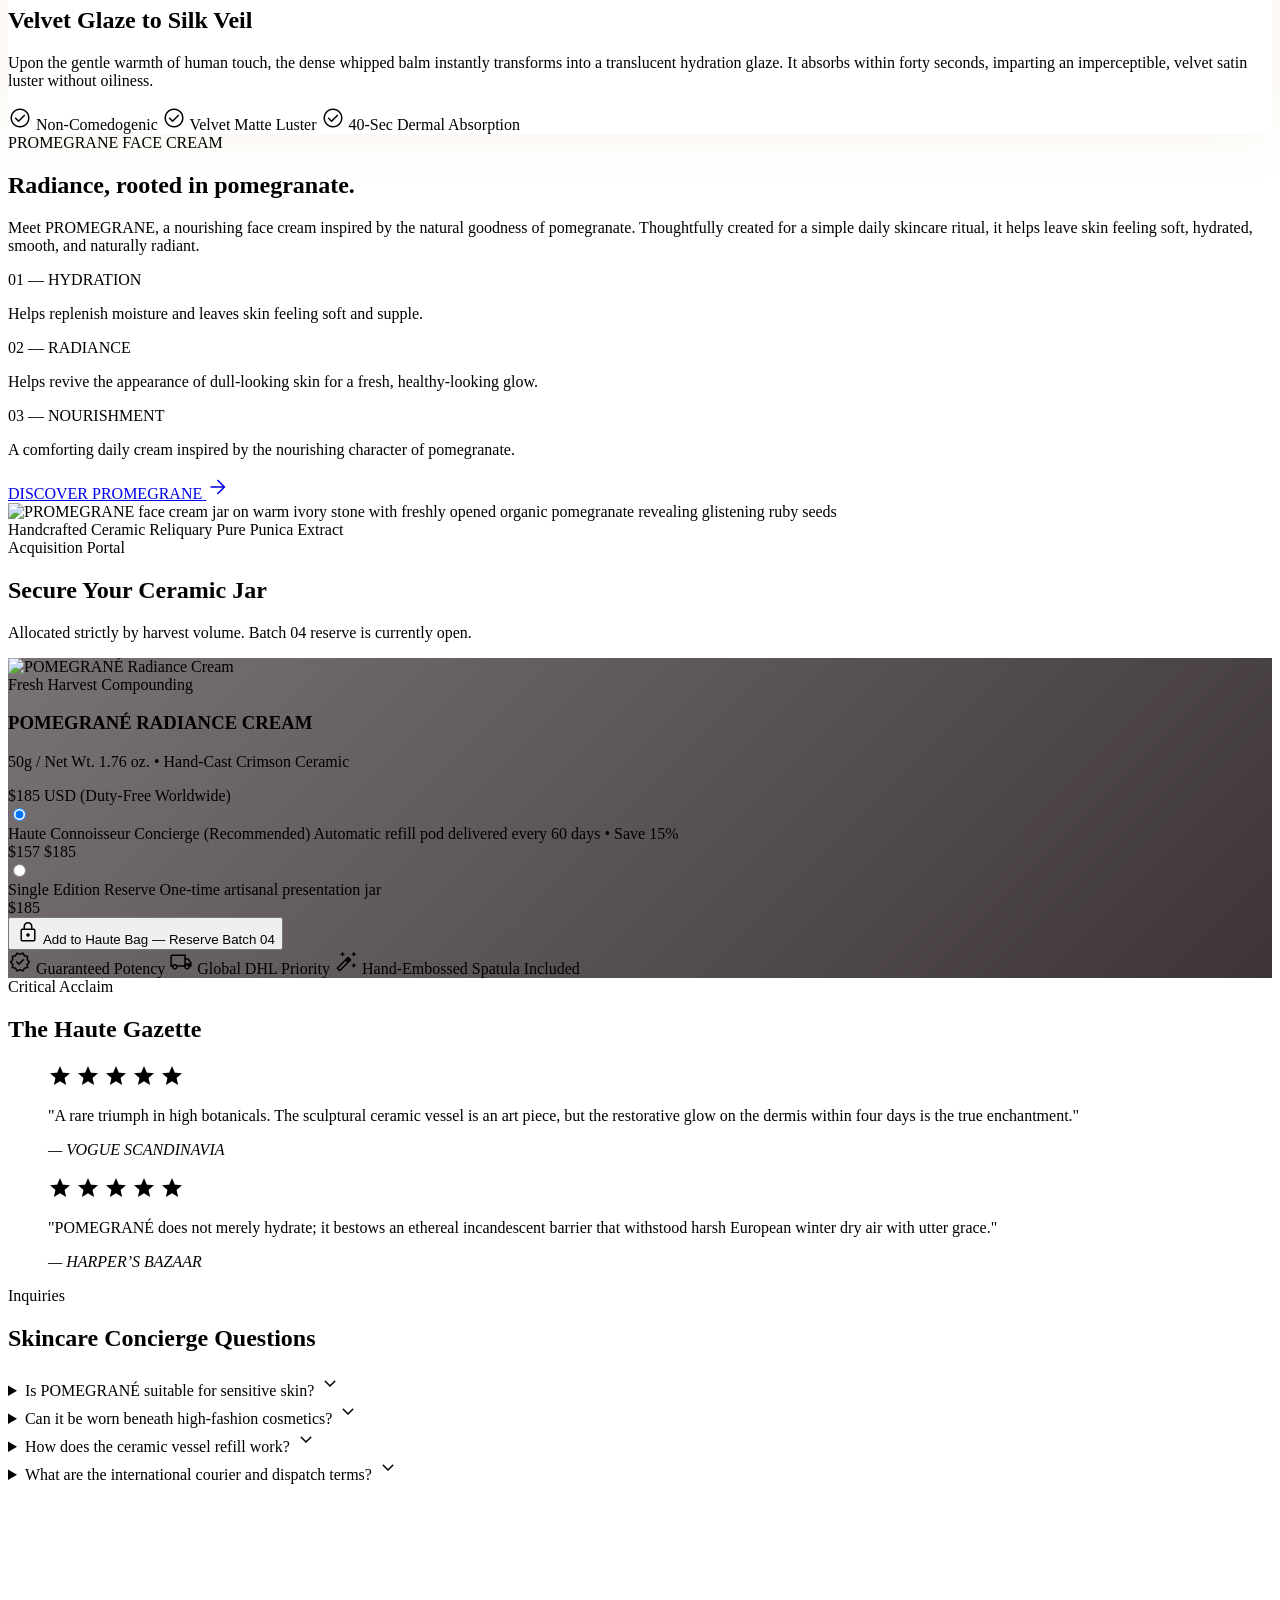
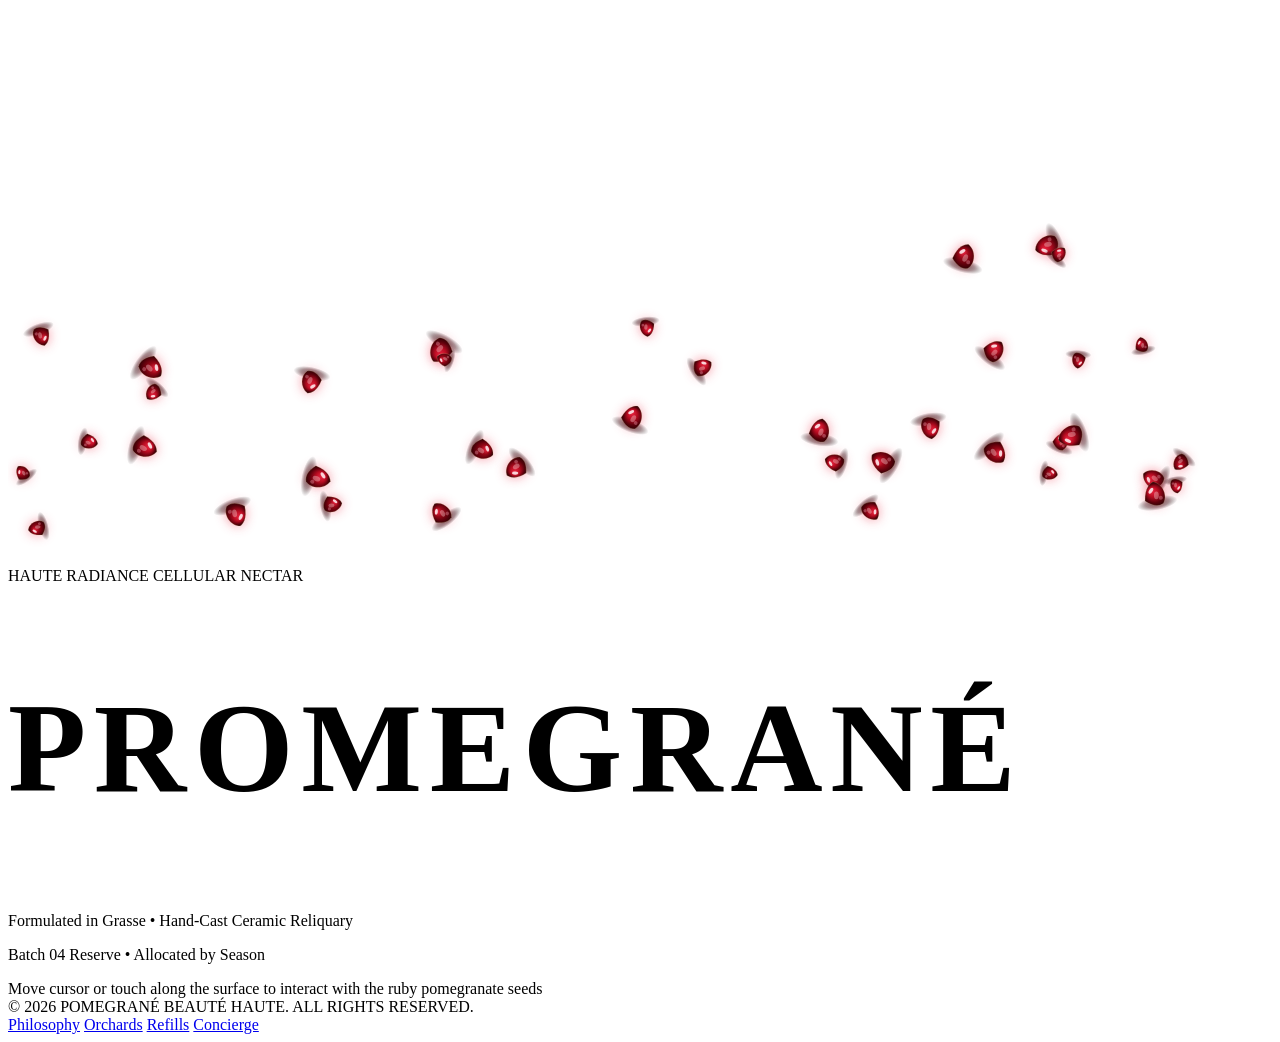
==== commit 4cd71e96: "code.html" ====
--- a/code.html
+++ b/code.html
@@ -629,9 +629,18 @@
 <span class="text-secondary text-[11px] tracking-[0.28em] font-semibold uppercase">HAUTE RADIANCE CELLULAR NECTAR</span>
 </div>
 <!-- Monumental Typography -->
-<h2 class="font-['Playfair_Display'] text-6xl sm:text-8xl lg:text-9xl tracking-[0.18em] sm:tracking-[0.24em] font-bold uppercase select-none text-transparent bg-clip-text bg-gradient-to-b from-[#f2dedf] via-[#e0c38c] to-[#8b0e1e]/60 leading-none mb-6">
-          PROMEGRANE
-        </h2>
+<h2
+  id="promegraneTitle"
+  class="font-['Playfair_Display'] font-bold uppercase select-none text-transparent bg-clip-text bg-gradient-to-b from-[#f2dedf] via-[#e0c38c] to-[#8b0e1e]/60 leading-none m-0 mx-auto"
+  style="
+    font-size: clamp(3.2rem, 10vw, 10rem);
+    letter-spacing: clamp(0.02em, 0.6vw, 0.16em);
+    line-height: 0.9;
+    white-space: nowrap;
+    width: max-content;
+    max-width: 92vw;">
+  PROMEGRANÉ
+</h2>
 <!-- Signature Details -->
 <p class="text-xs sm:text-sm tracking-[0.35em] text-secondary/90 uppercase font-medium max-w-xl mx-auto mb-3">
           Formulated in Grasse • Hand-Cast Ceramic Reliquary
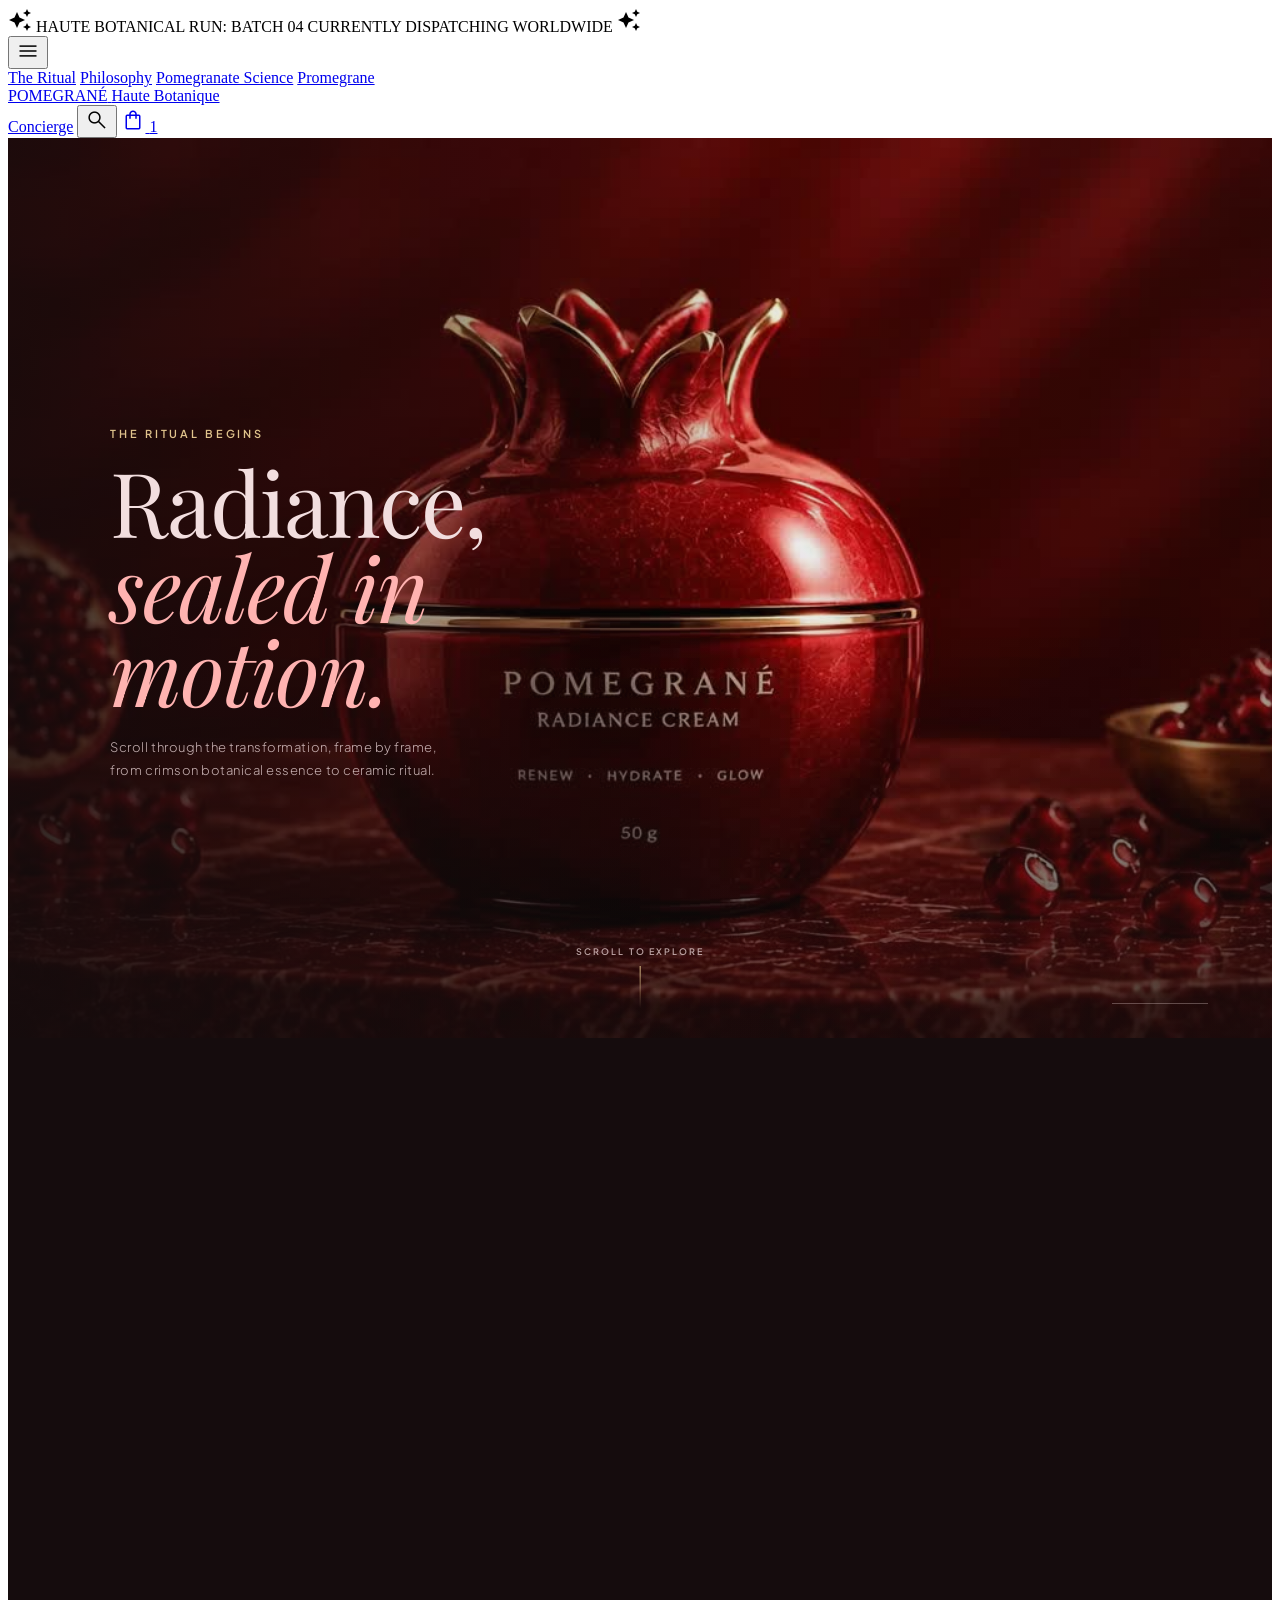
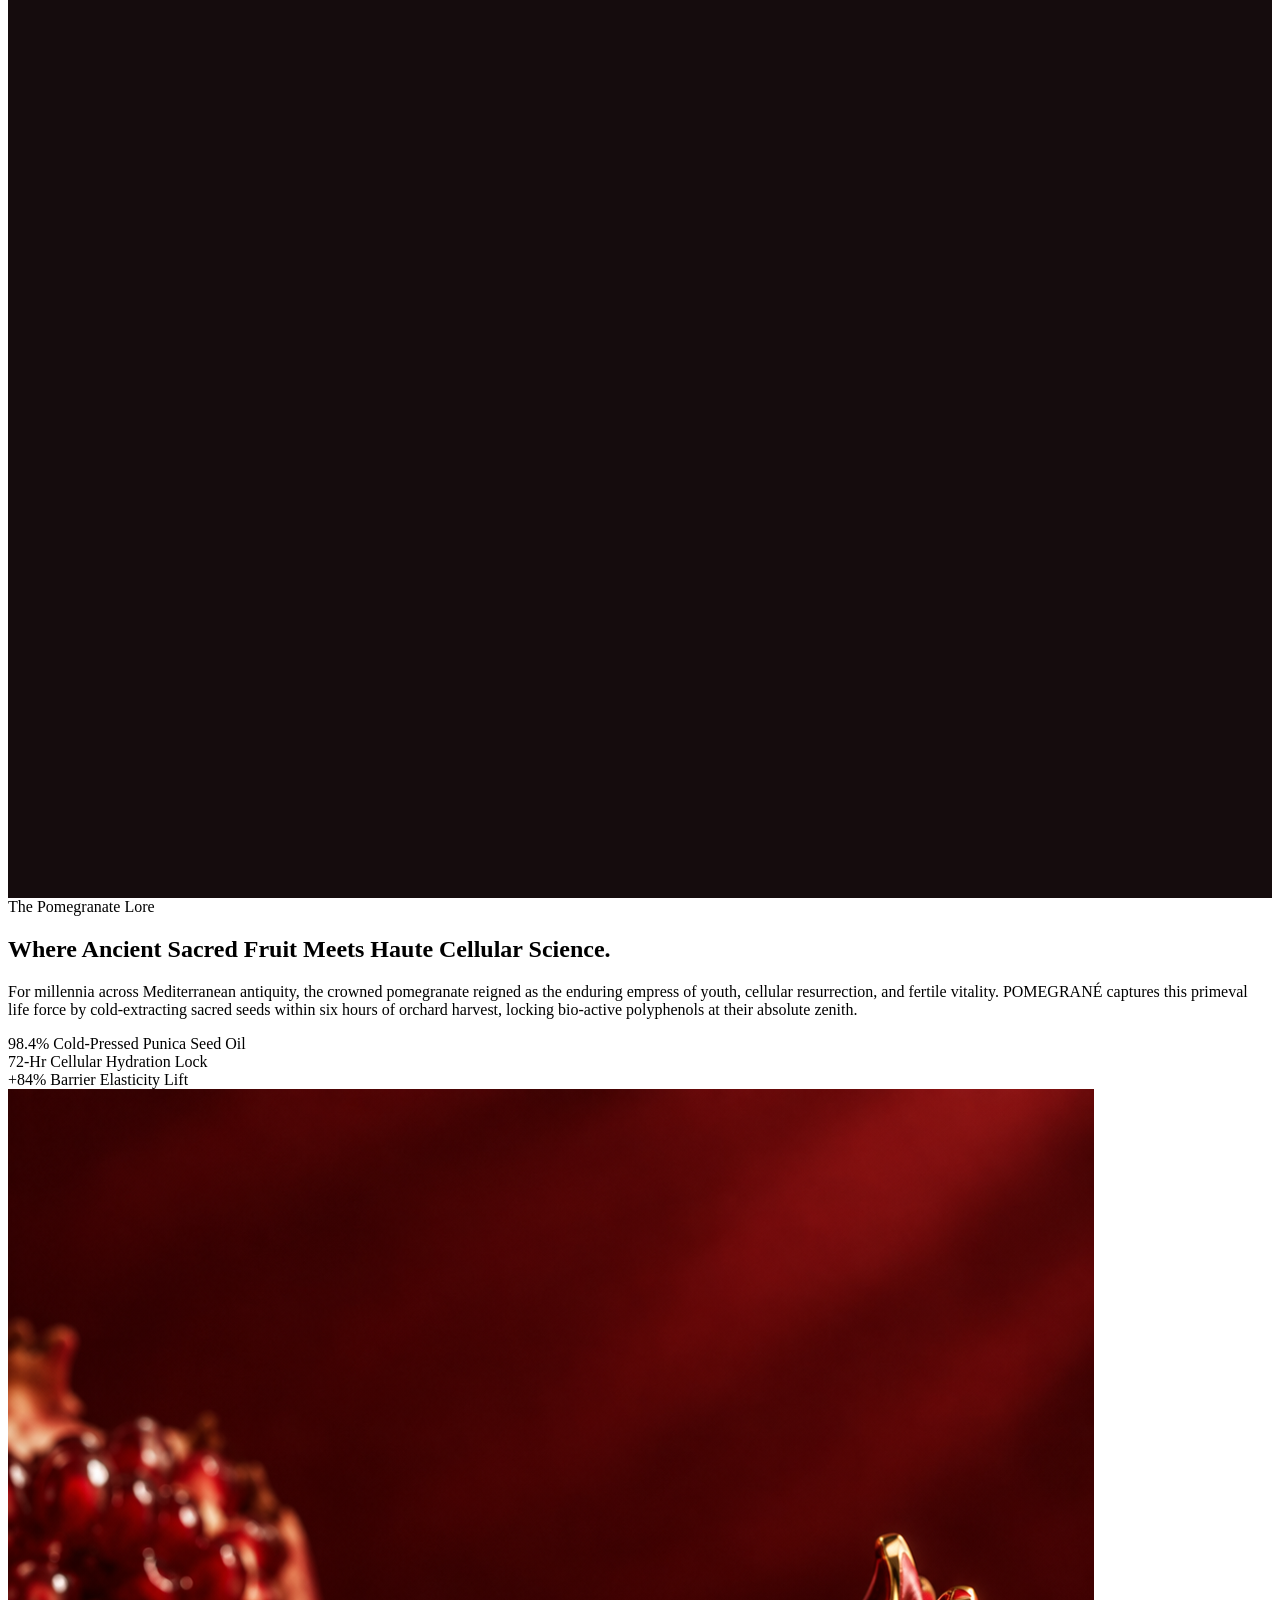
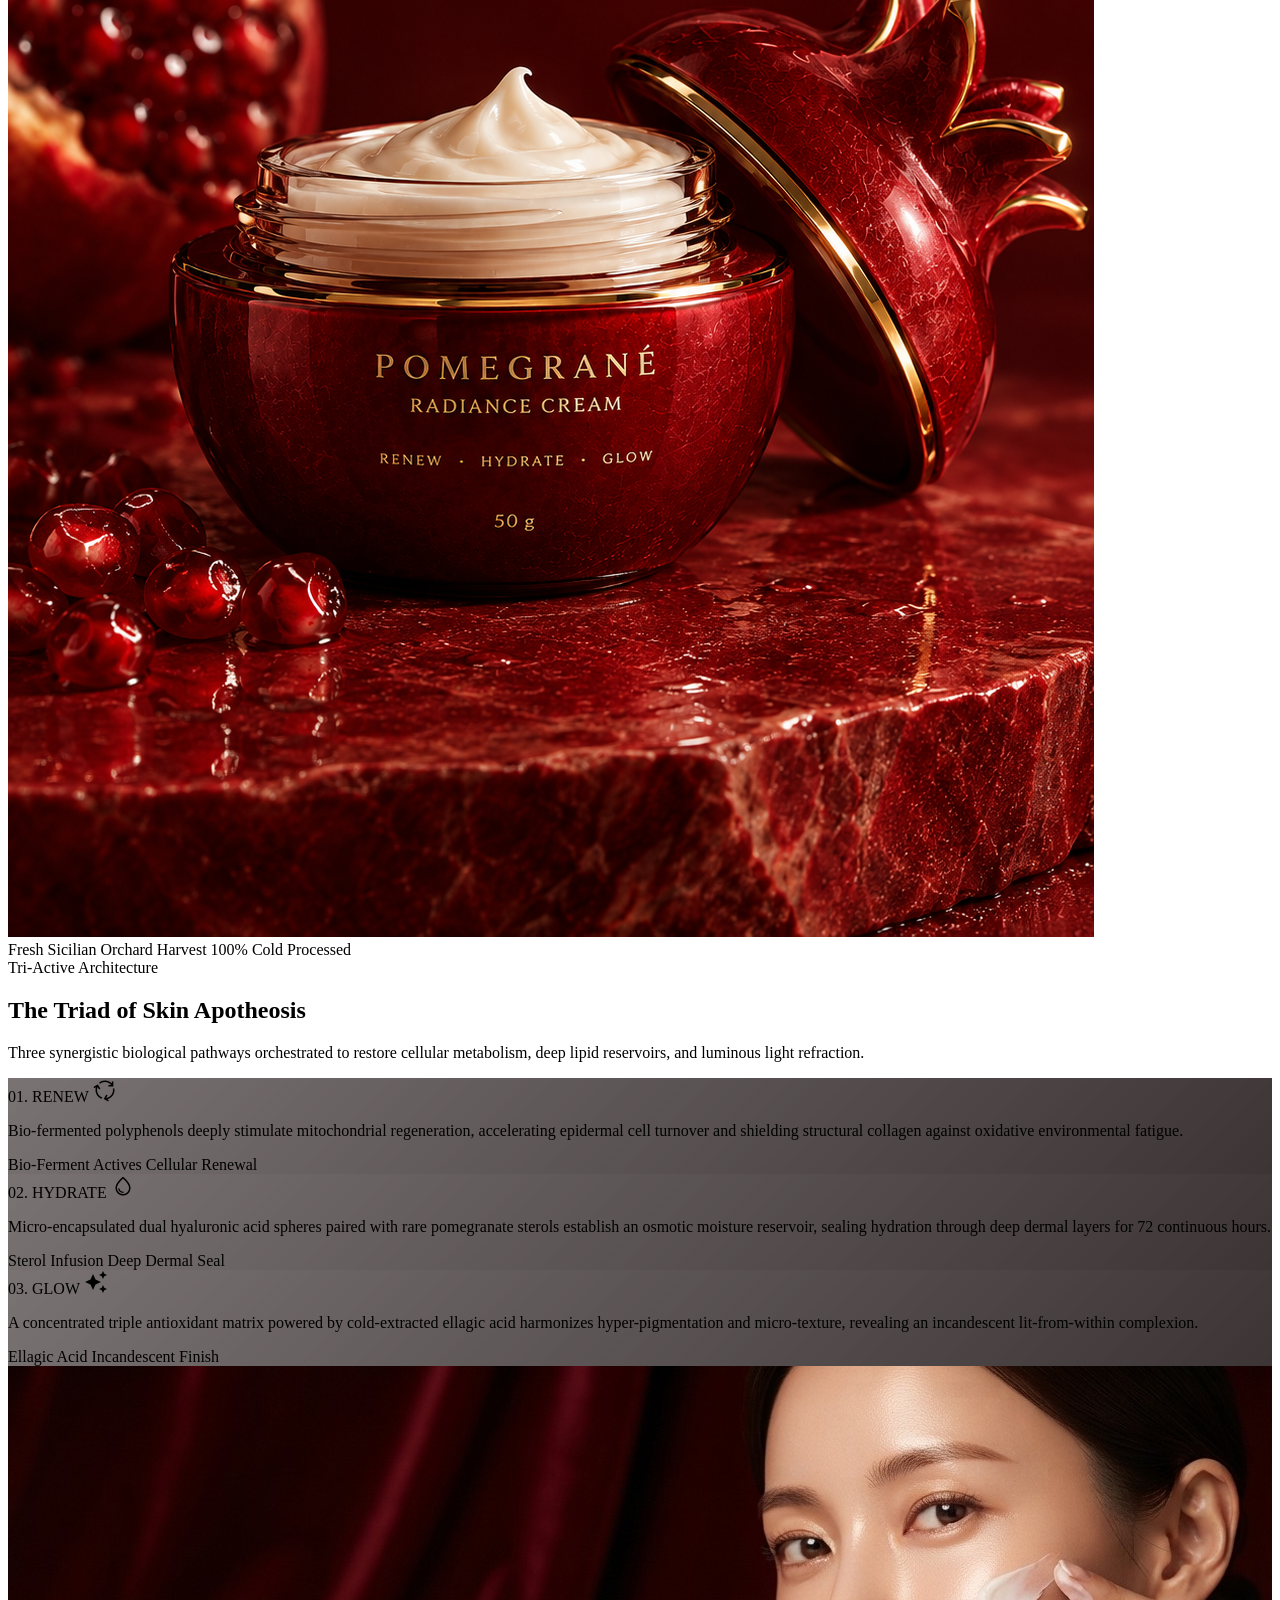
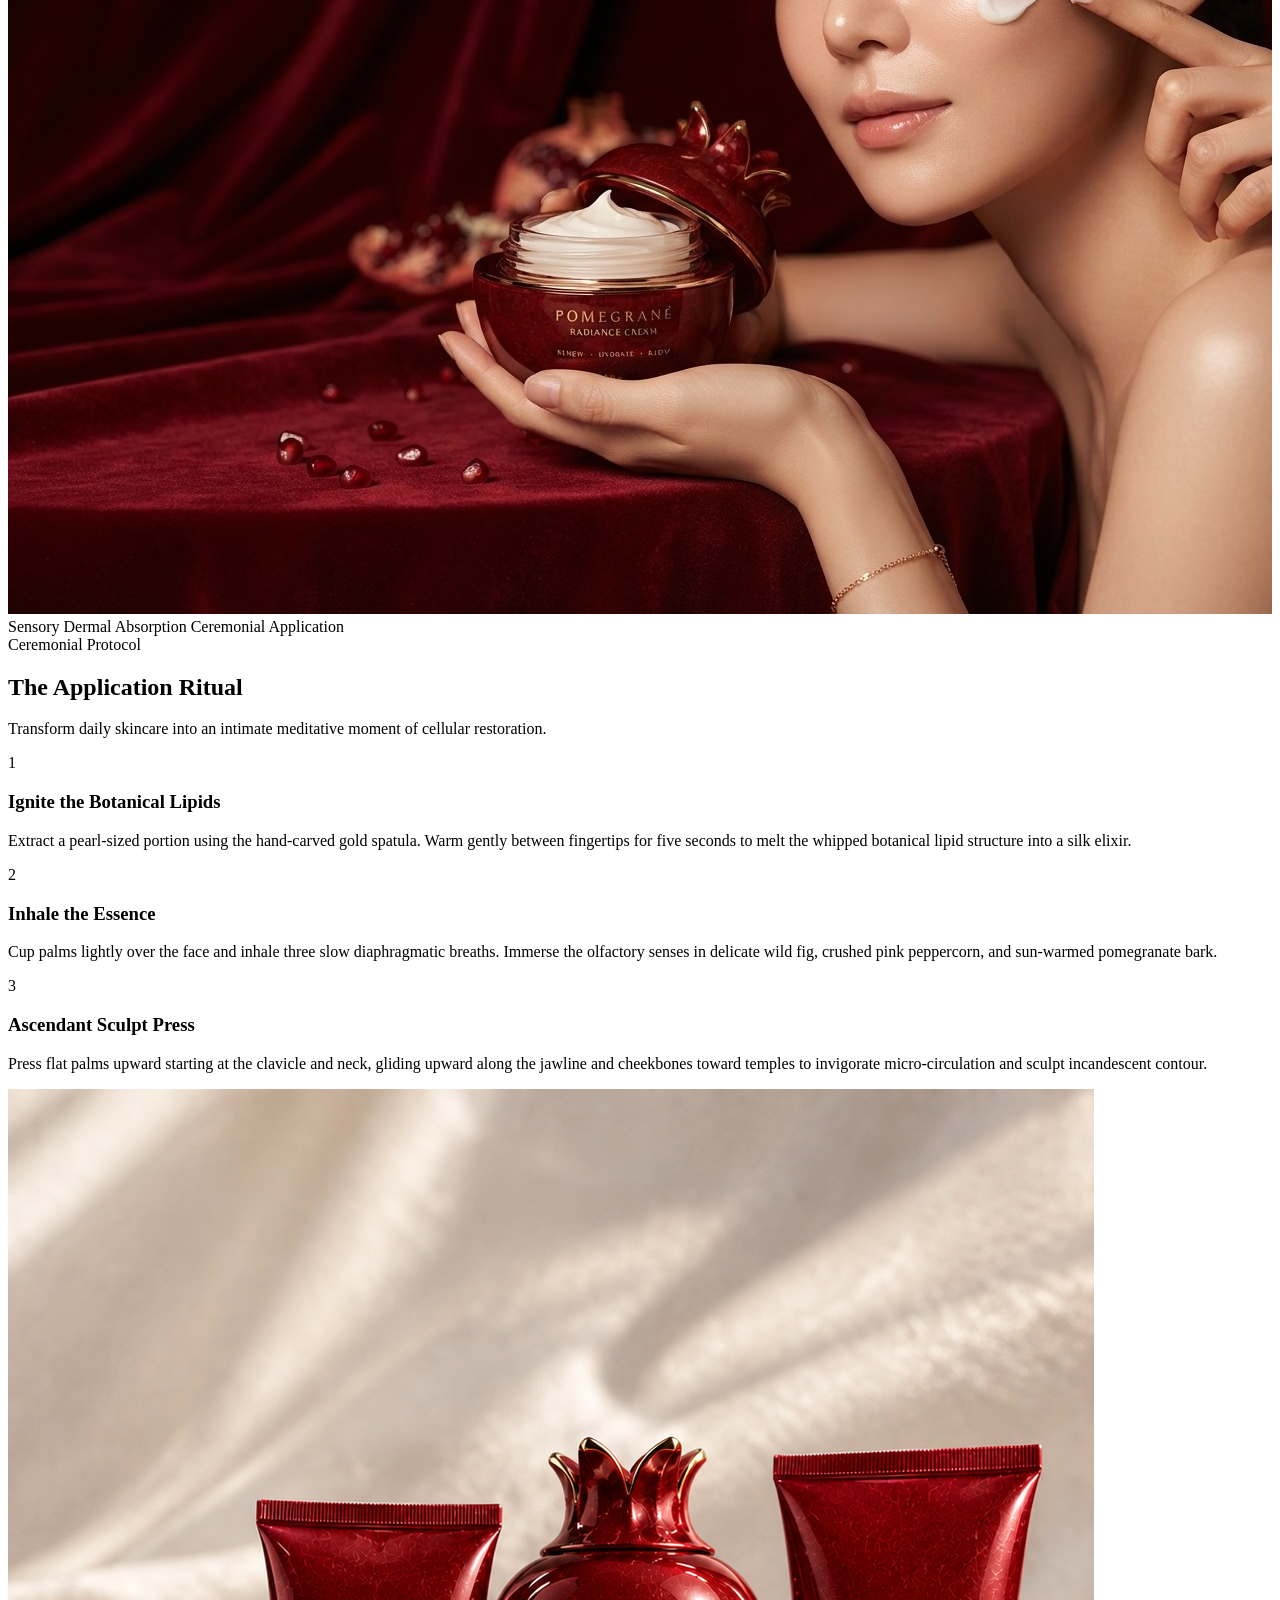
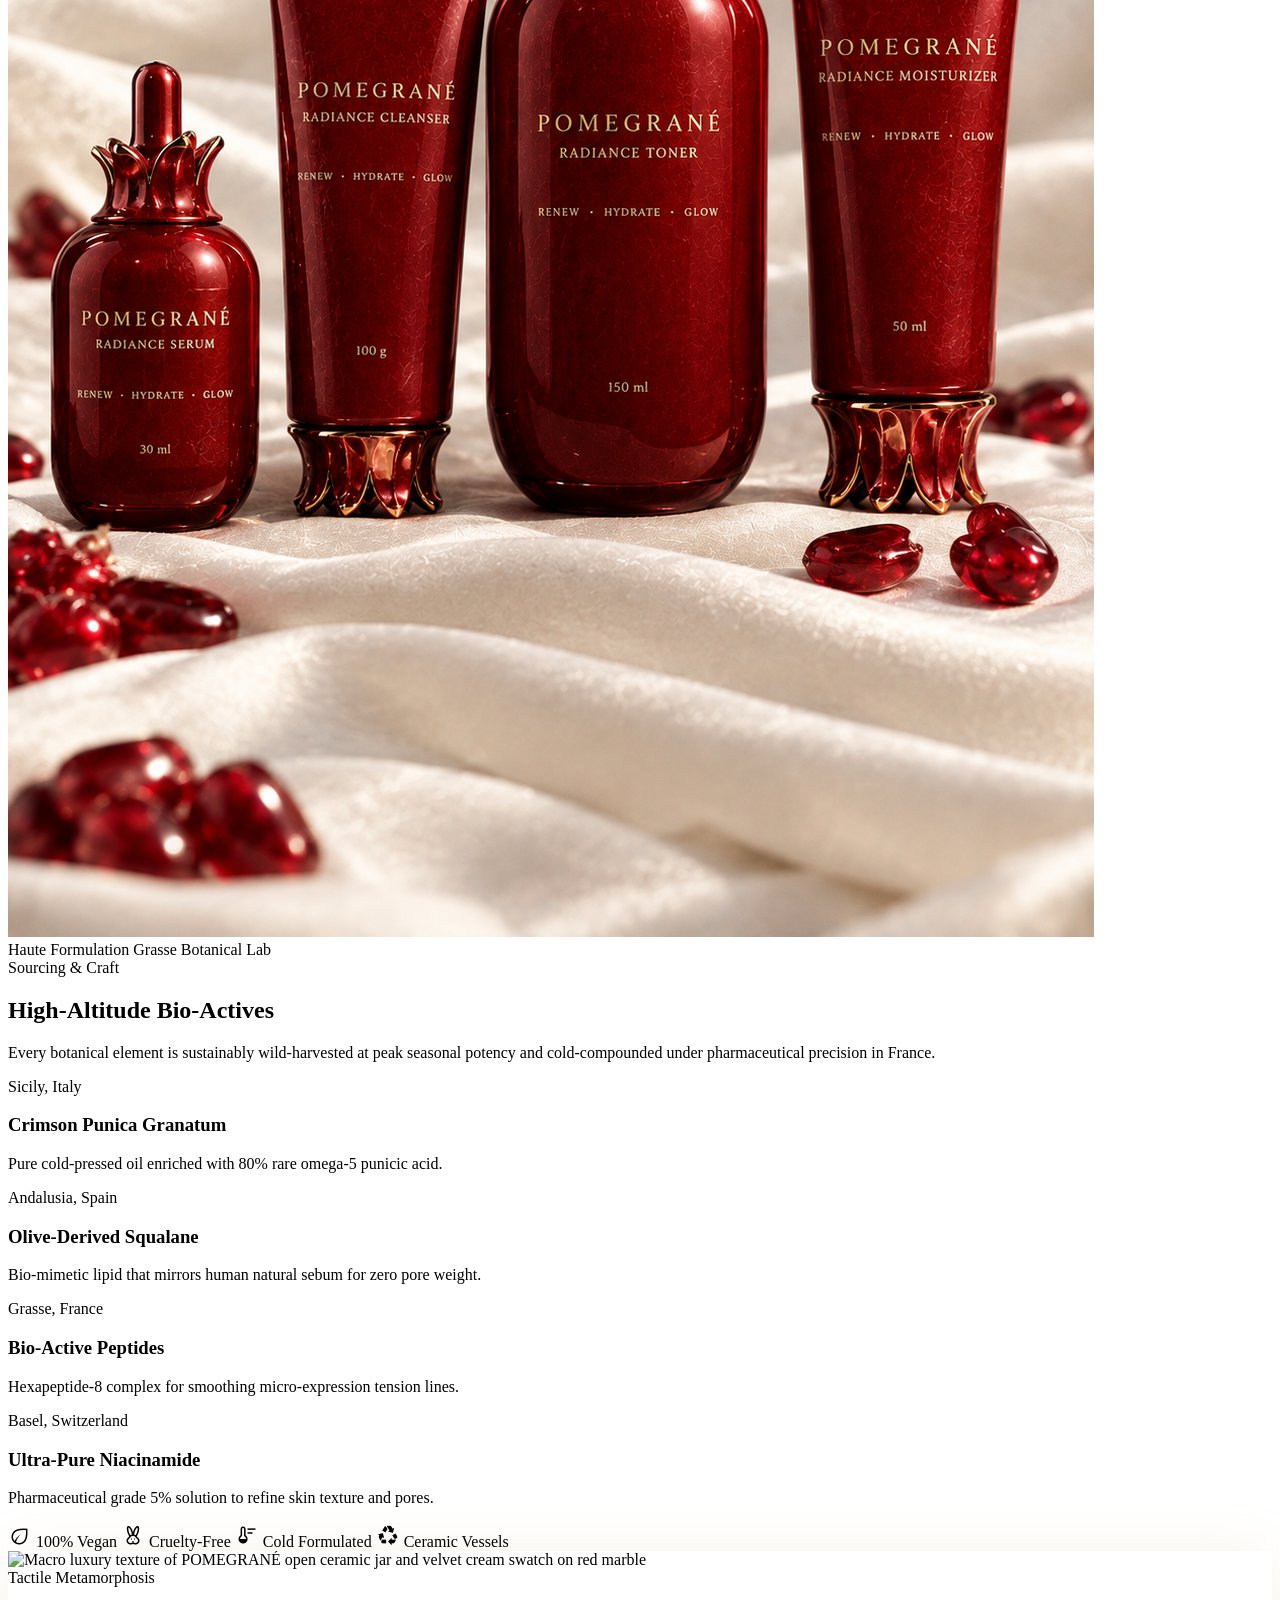
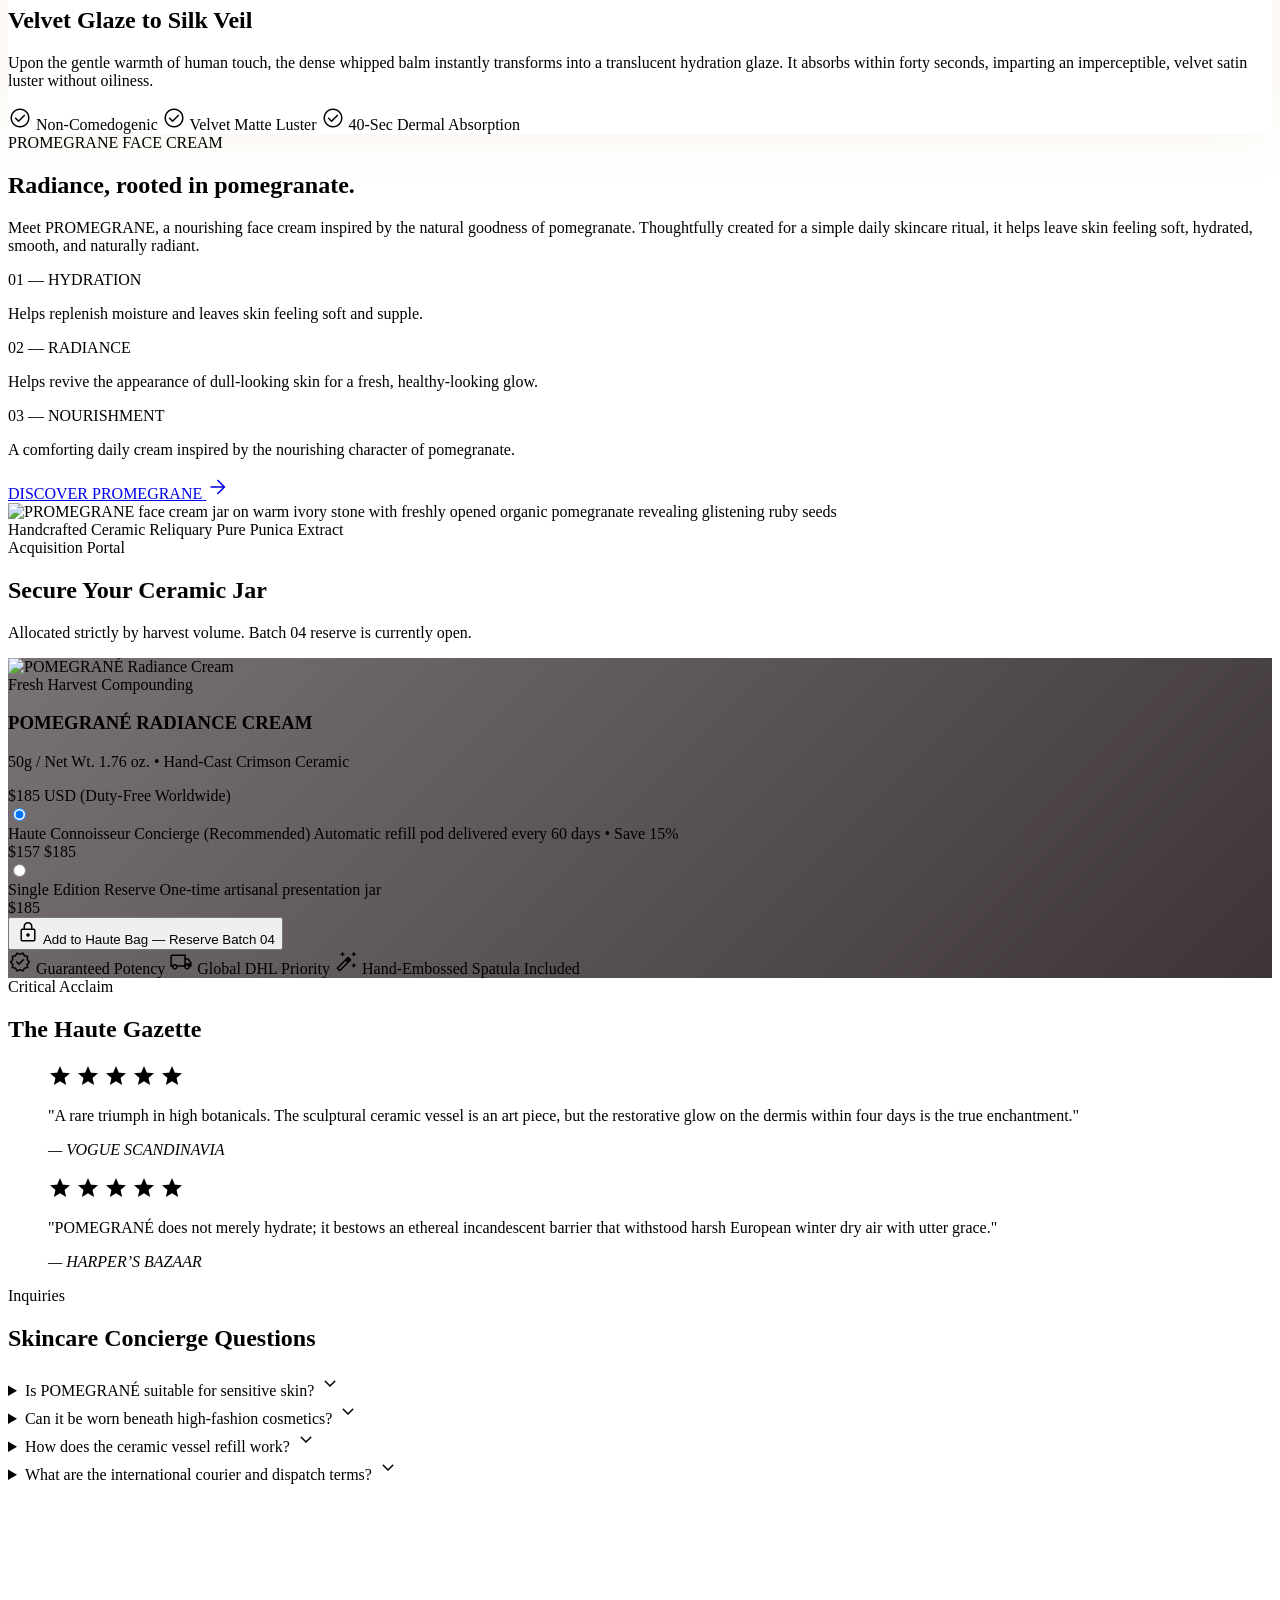
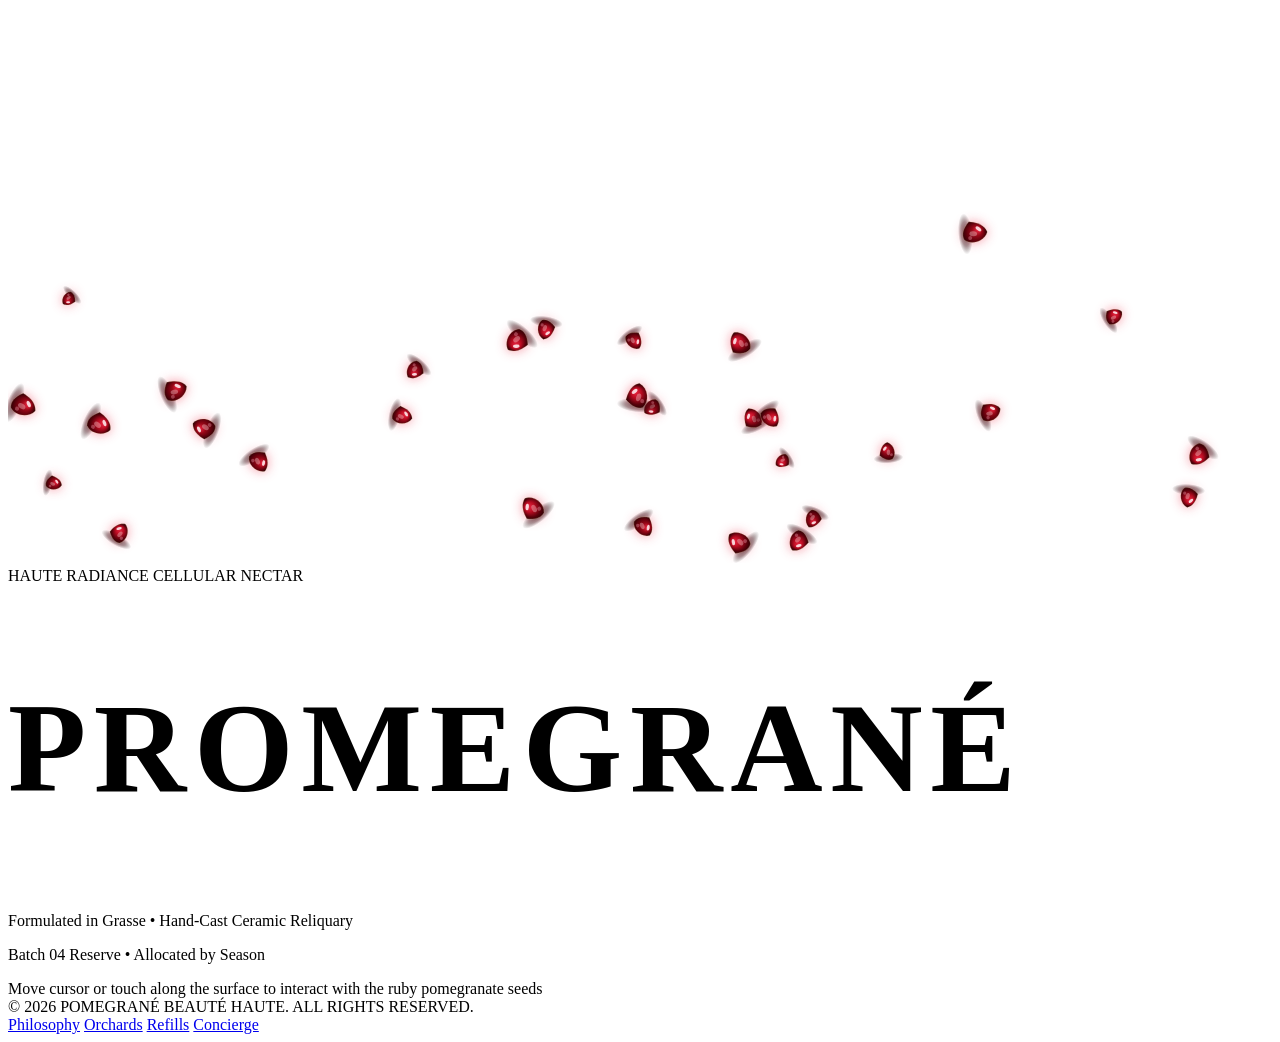
==== commit 6d596225: "code.html" ====
--- a/code.html
+++ b/code.html
@@ -880,7 +880,9 @@
       function initSeeds() {
         seeds = [];
         // Calculate appropriate density according to screen width
-        const count = Math.min(Math.floor(width / 32), 48);
+        const count = Math.min(
+  Math.max(Math.floor(width / 25), 20),
+  30);
         for (let i = 0; i < count; i++) {
           seeds.push(new PomegranateSeed());
         }
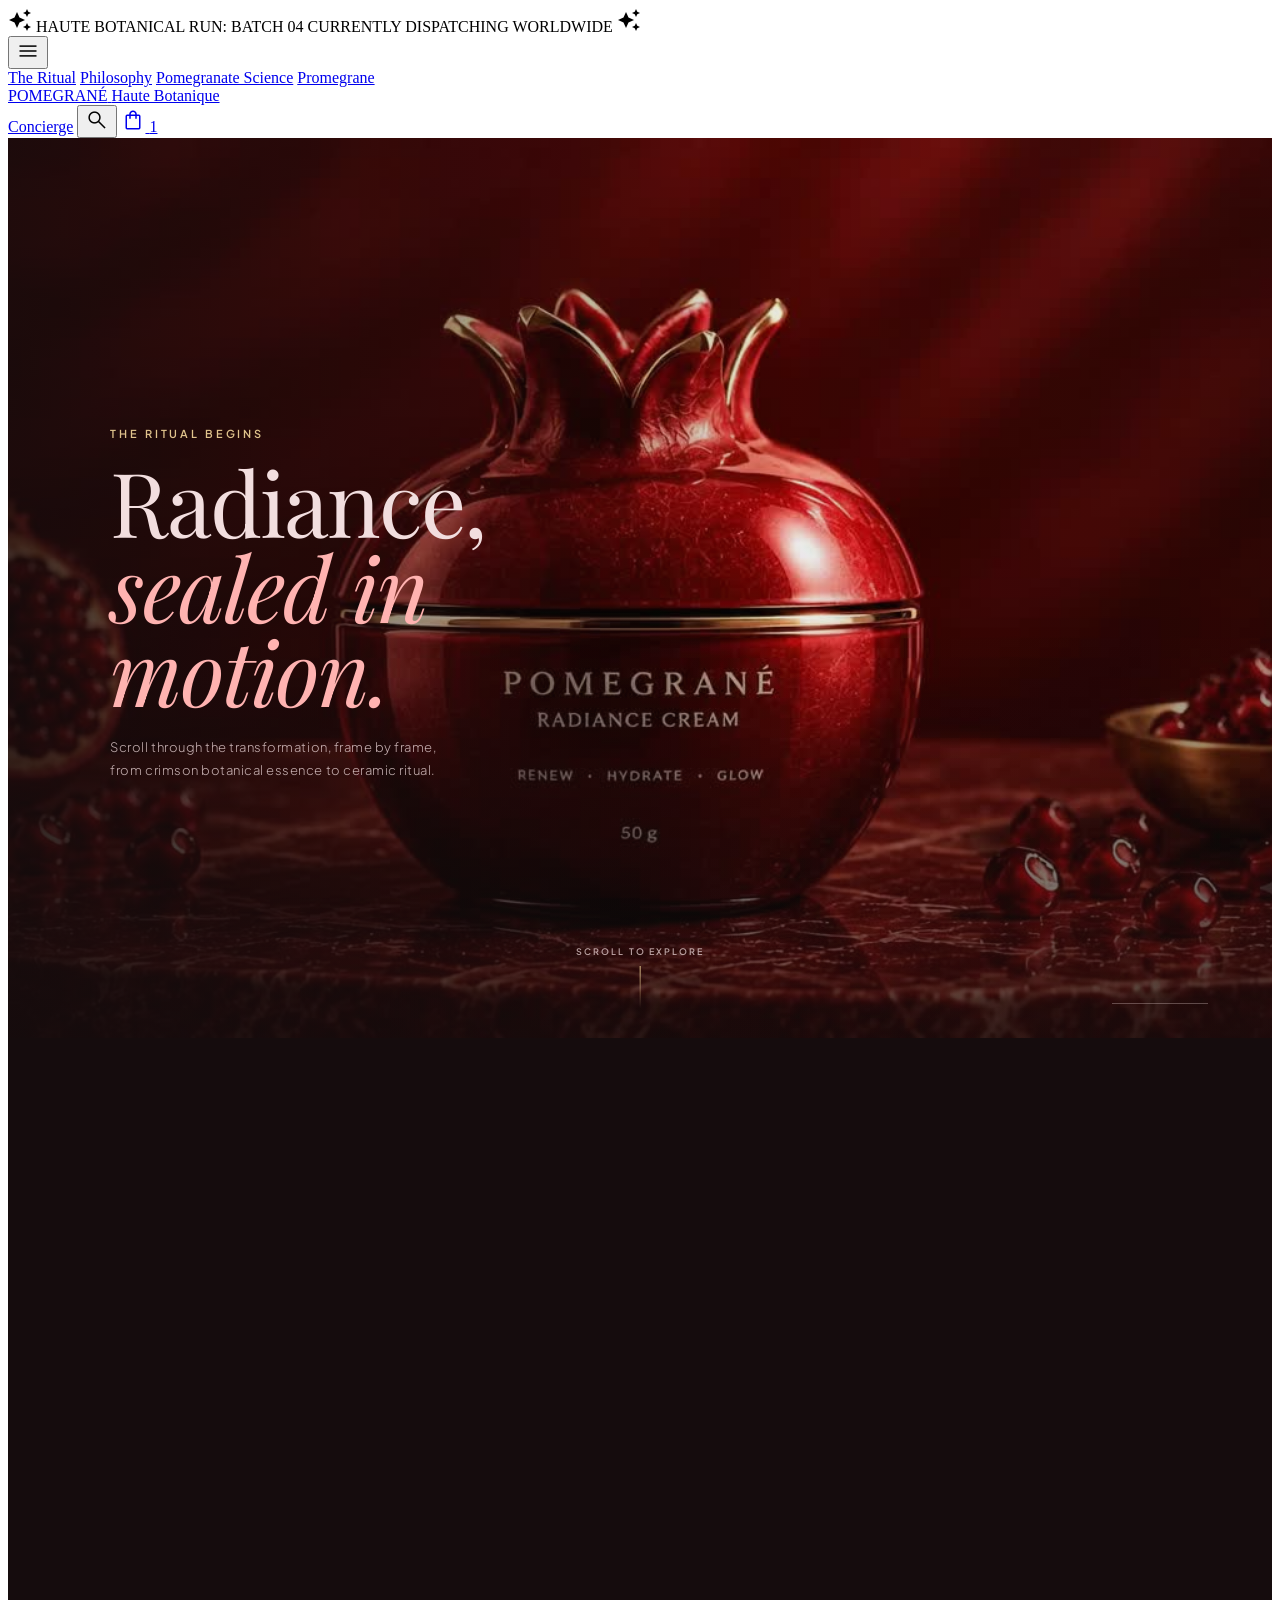
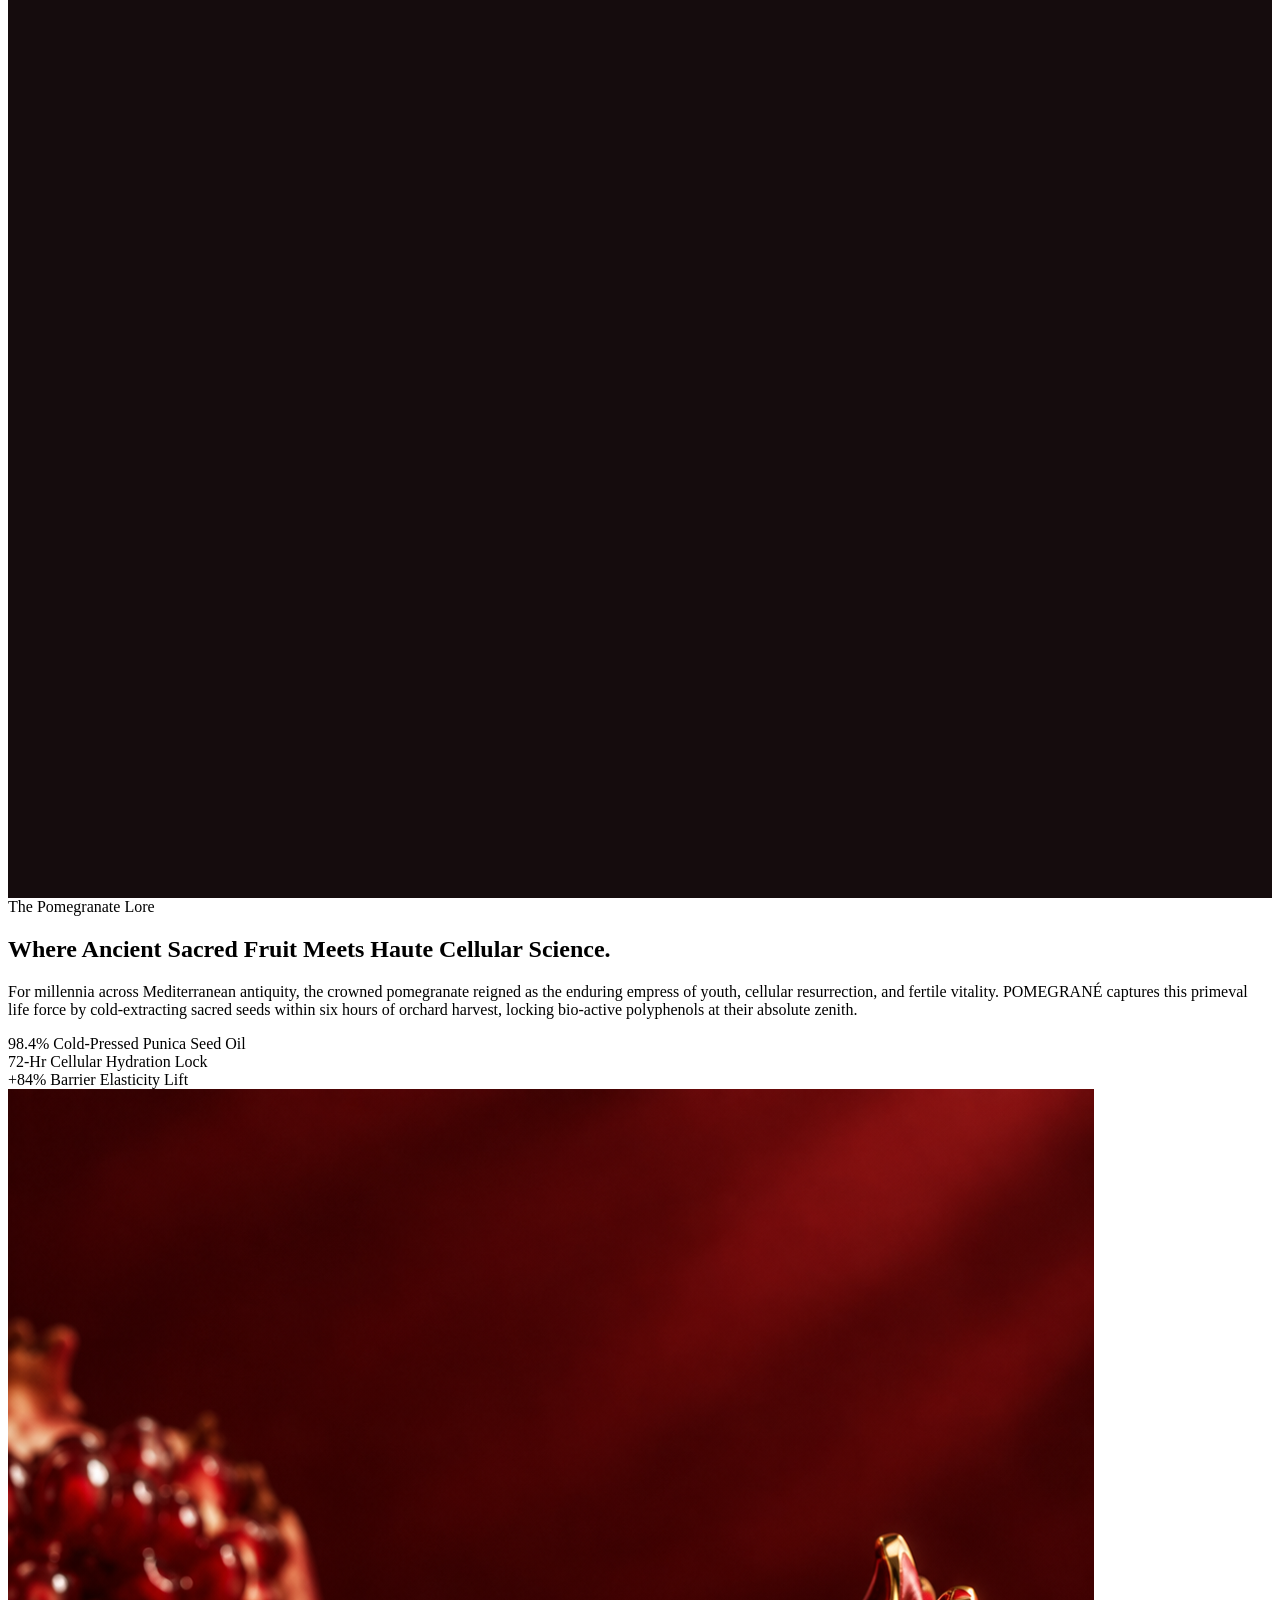
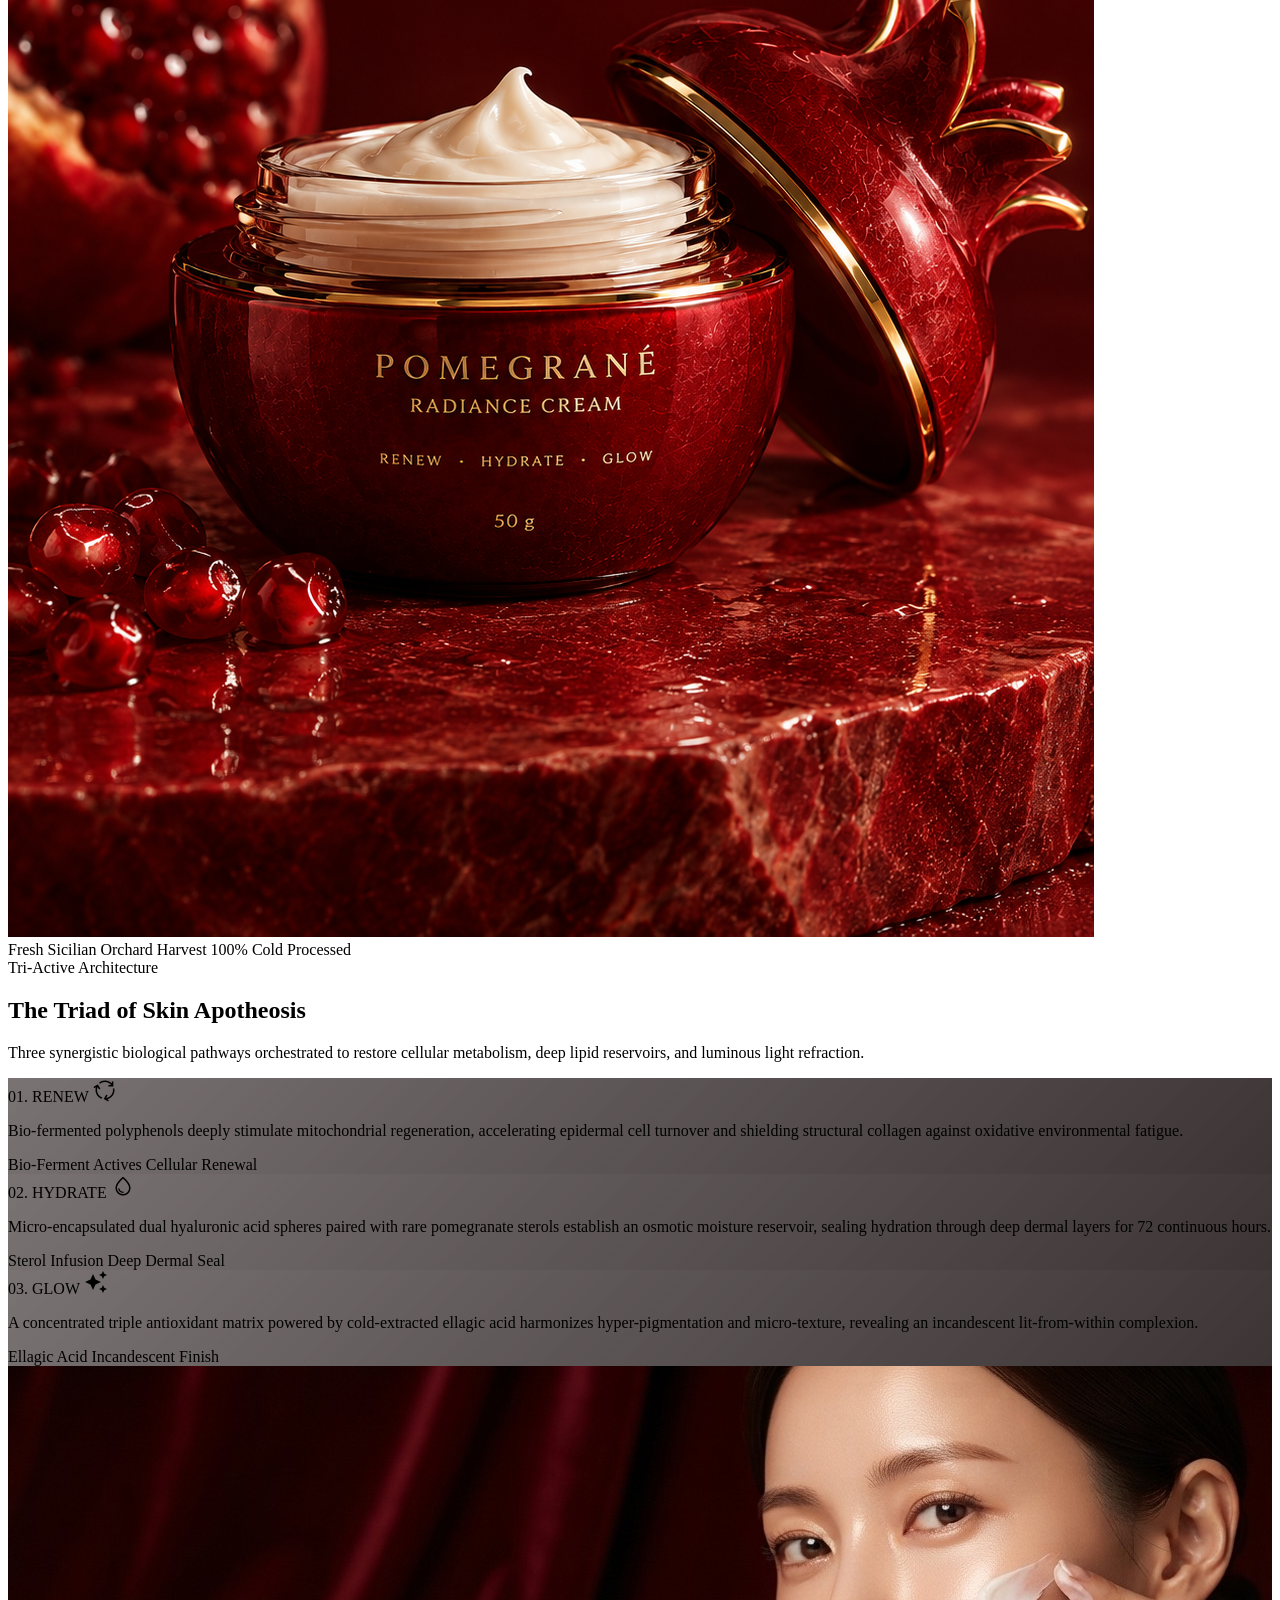
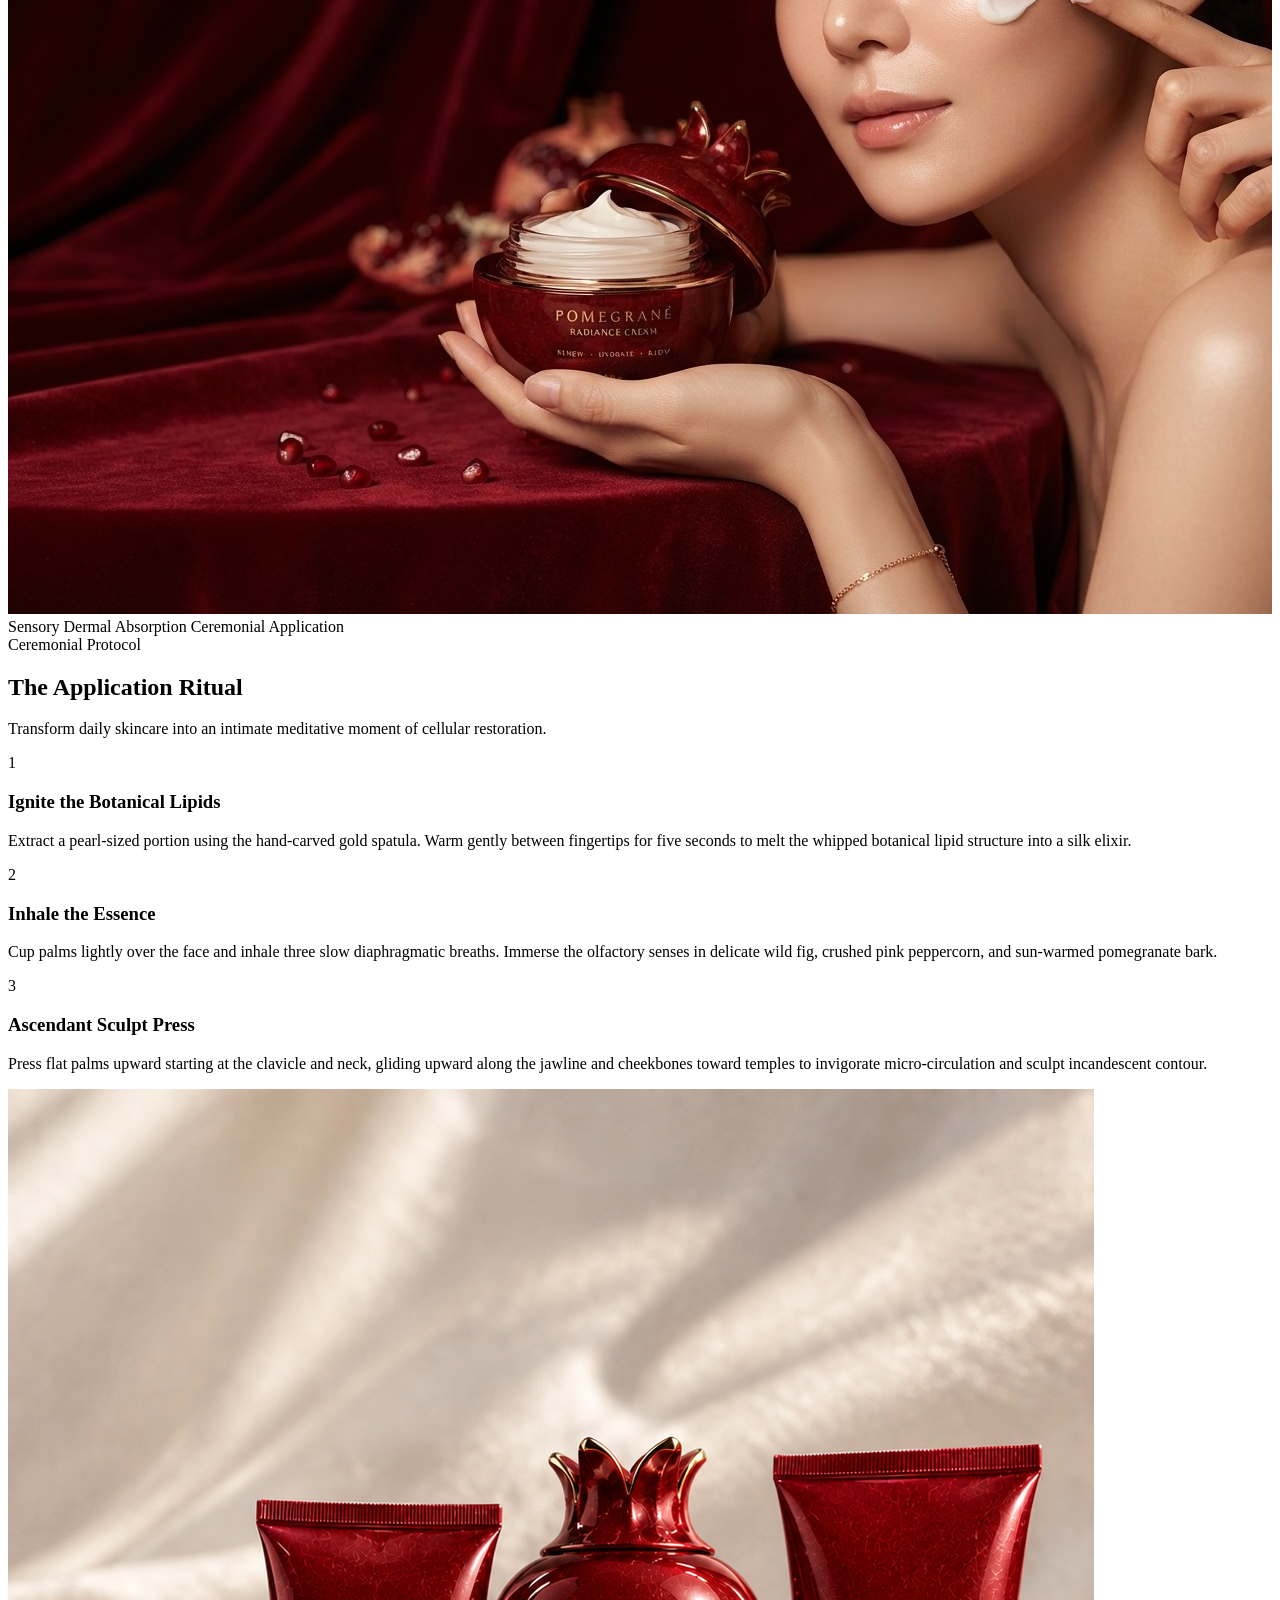
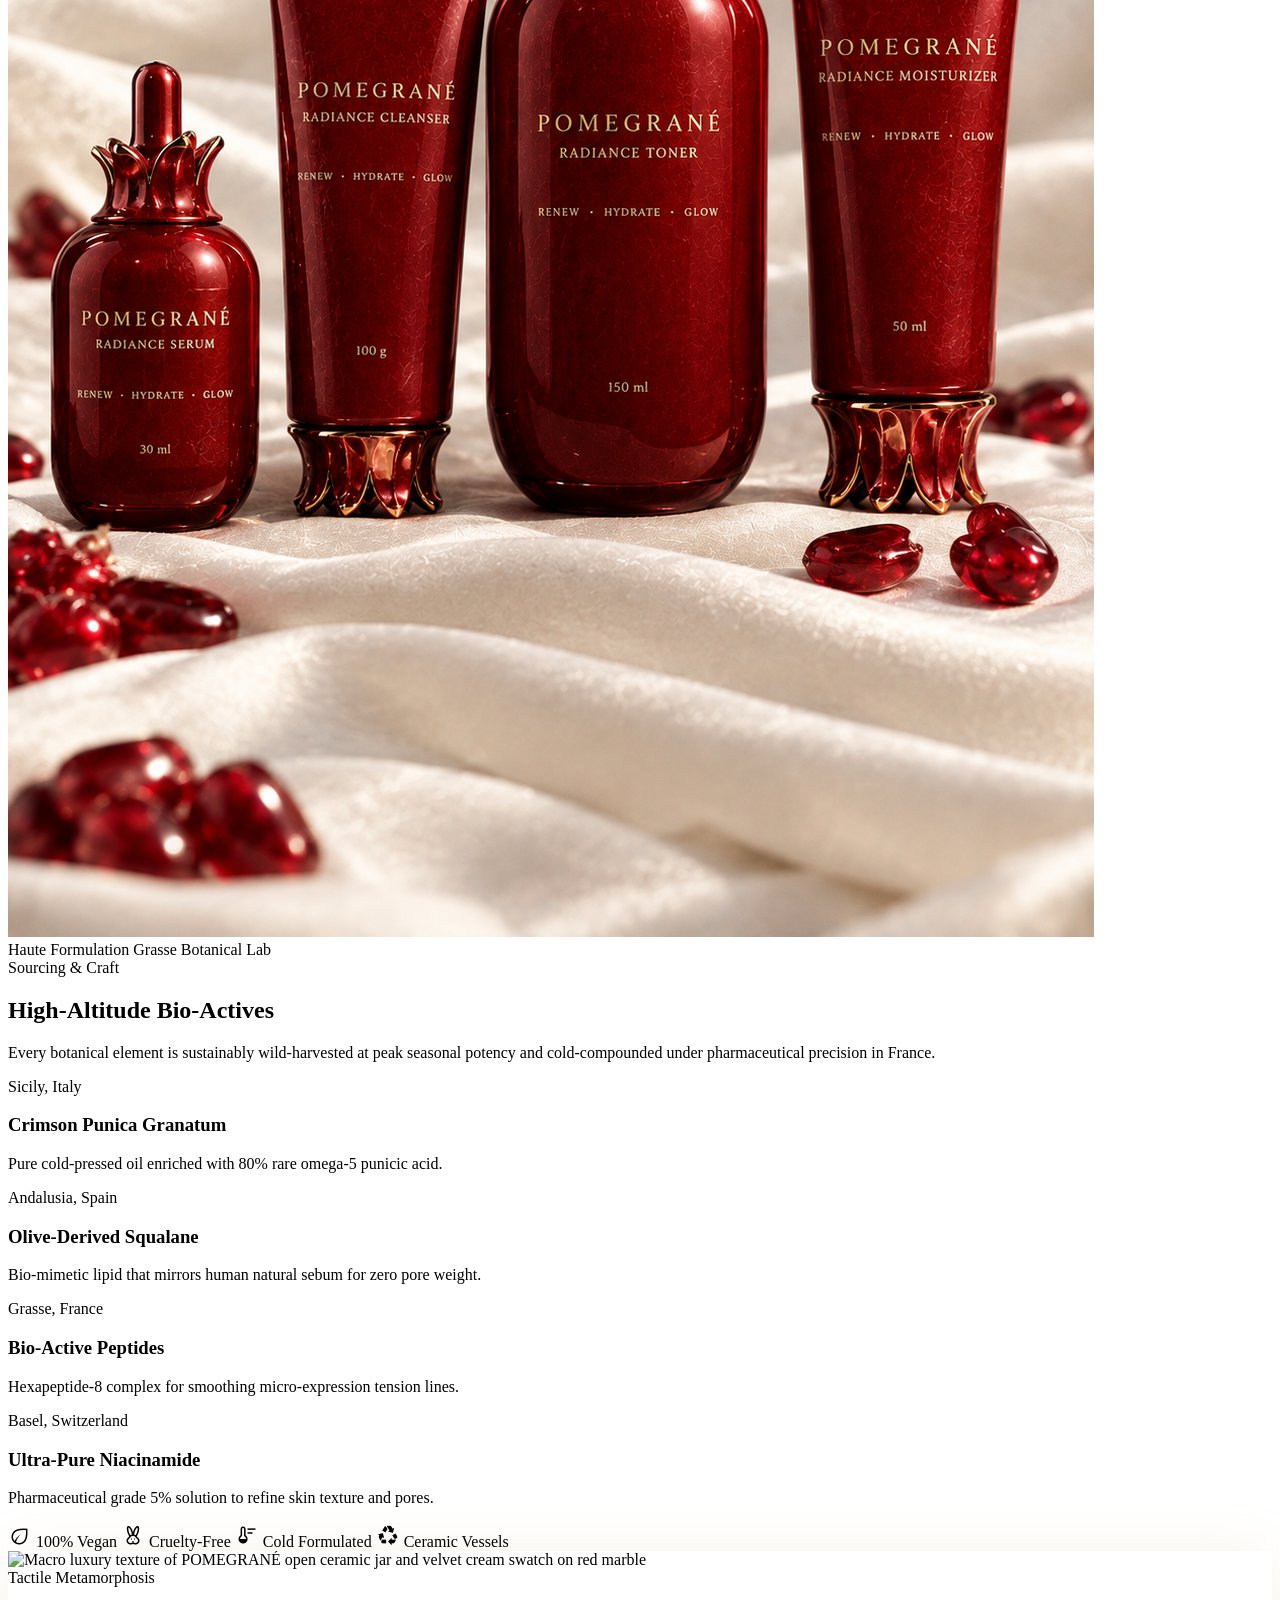
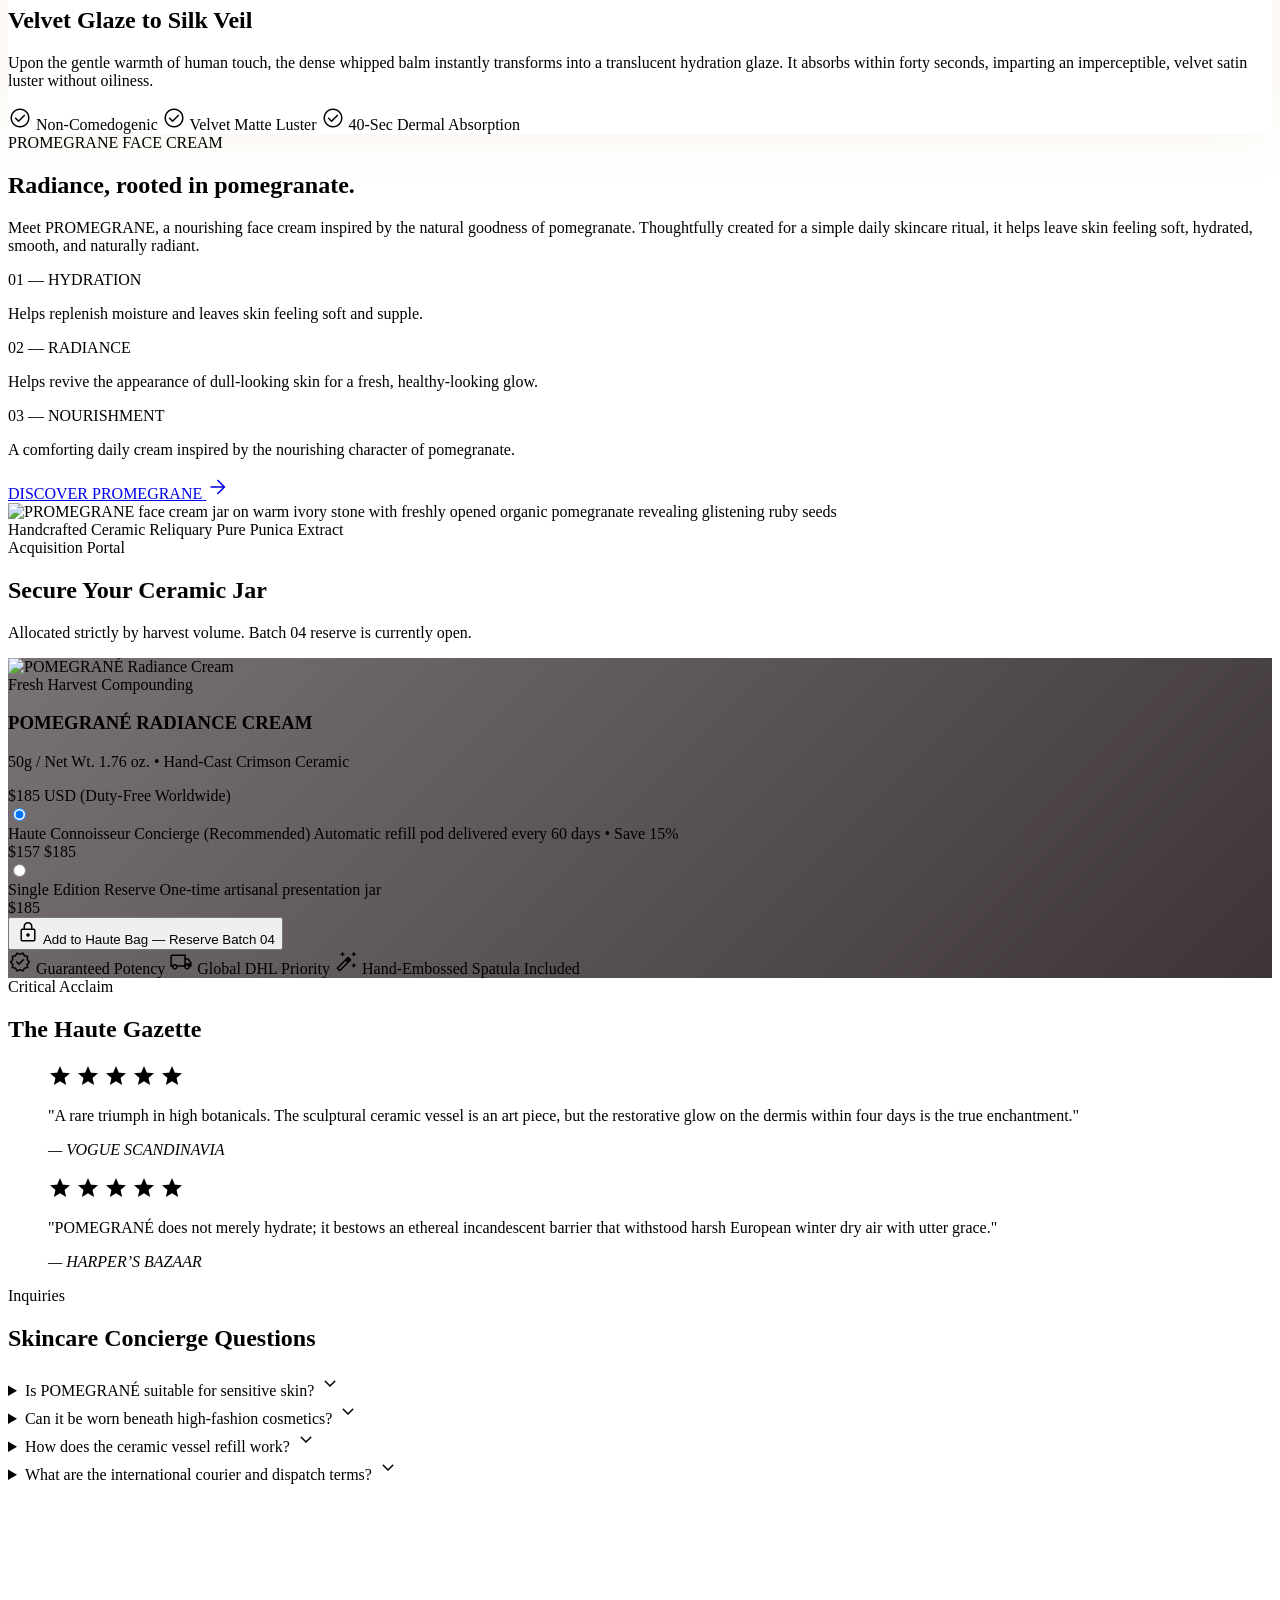
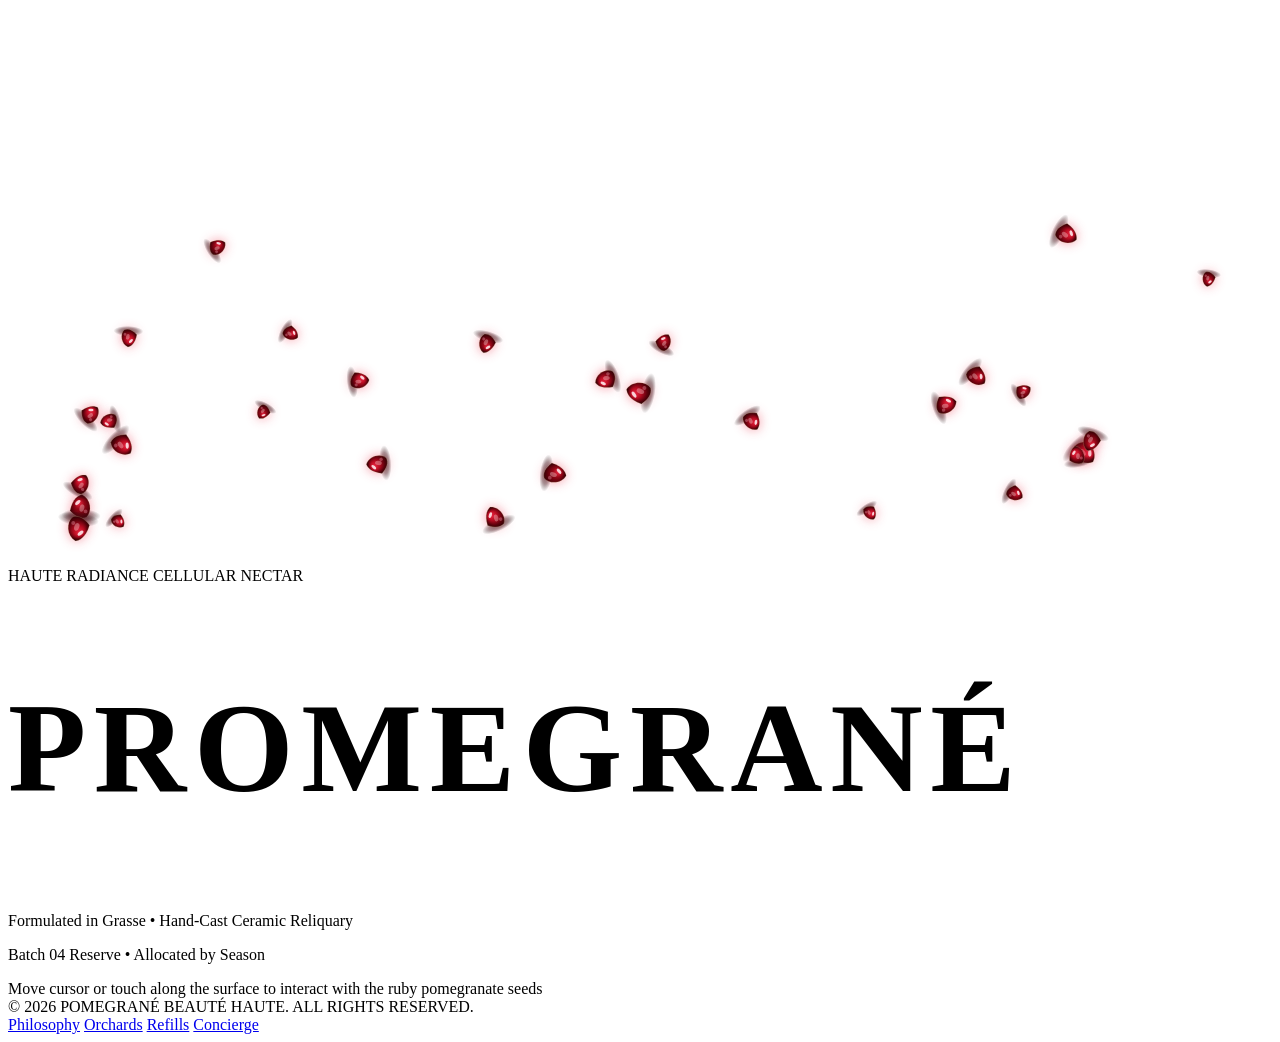
==== commit 0c5c16ec: "code.html" ====
--- a/code.html
+++ b/code.html
@@ -513,7 +513,7 @@
 </label>
 </div>
 <!-- Action Button -->
-<button class="w-full bg-gradient-to-r from-primary-container via-surface-container-high to-primary-container text-on-primary-fixed border border-secondary/60 py-4 px-8 rounded-xl text-[13px] tracking-[0.22em] font-bold uppercase flex items-center justify-center gap-3 hover:brightness-110 transition-all shadow-xl shadow-primary-container/40">
+<button class="w-full bg-gradient-to-r from-primary-container via-surface-container-high to-primary-container white text-on-primary-fixed border border-secondary/60 py-4 px-8 rounded-xl text-[13px] tracking-[0.22em] font-bold uppercase flex items-center justify-center gap-3 hover:brightness-110 transition-all shadow-xl shadow-primary-container/40">
 <span class="material-symbols-outlined text-[20px]">lock</span>
 <span class="">Add to Haute Bag — Reserve Batch 04</span>
 </button>
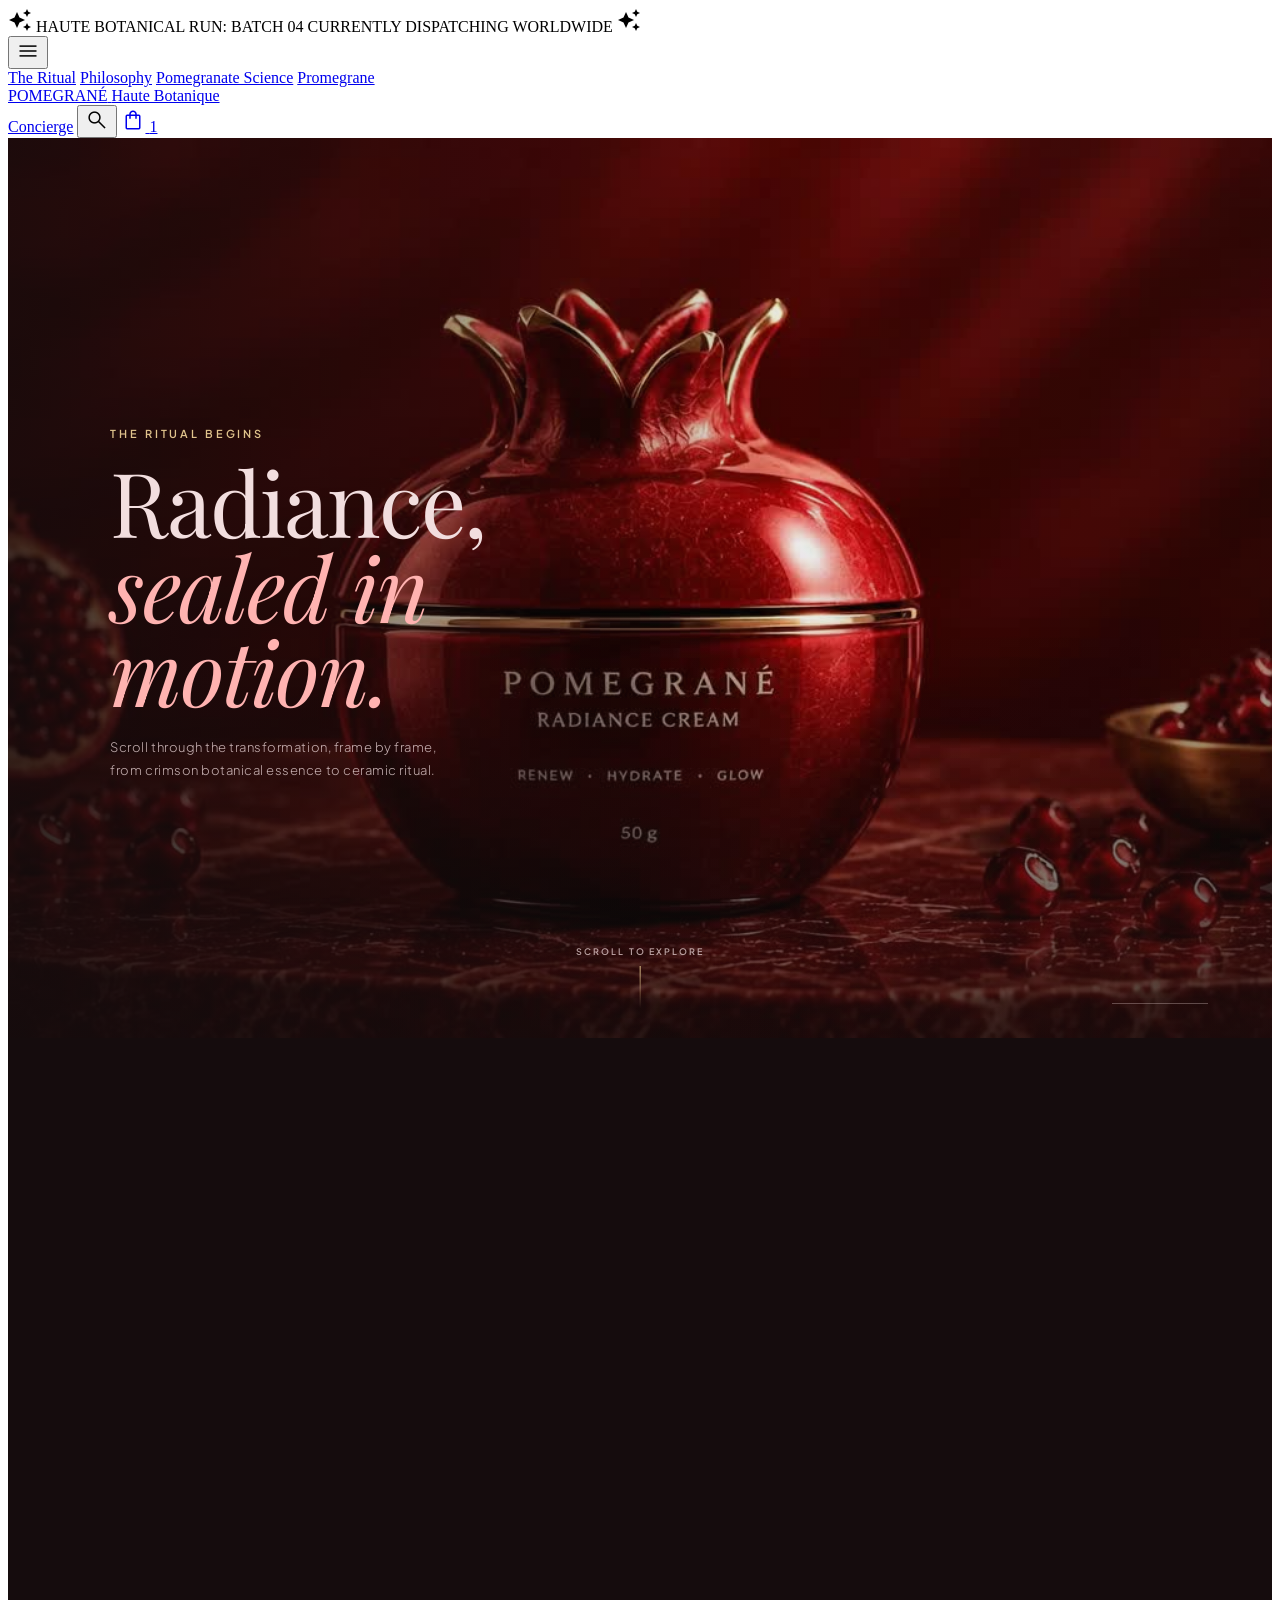
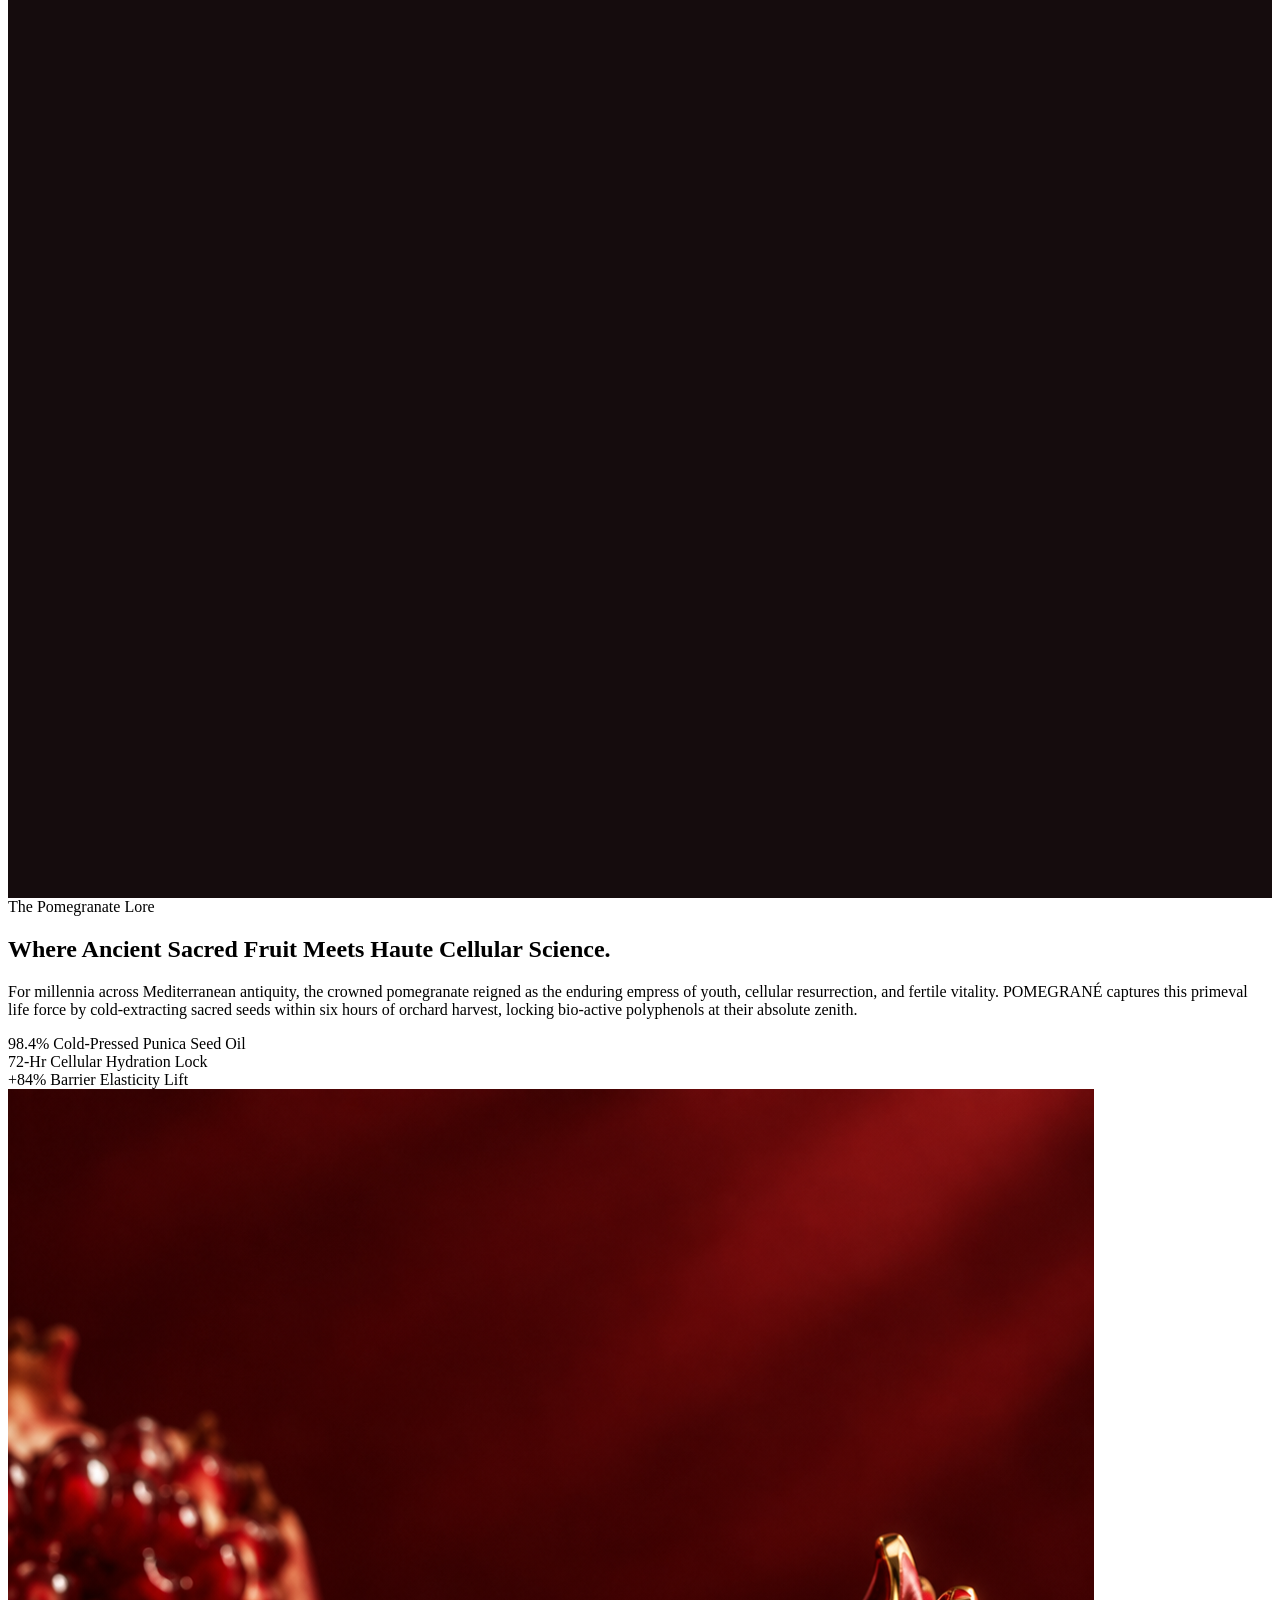
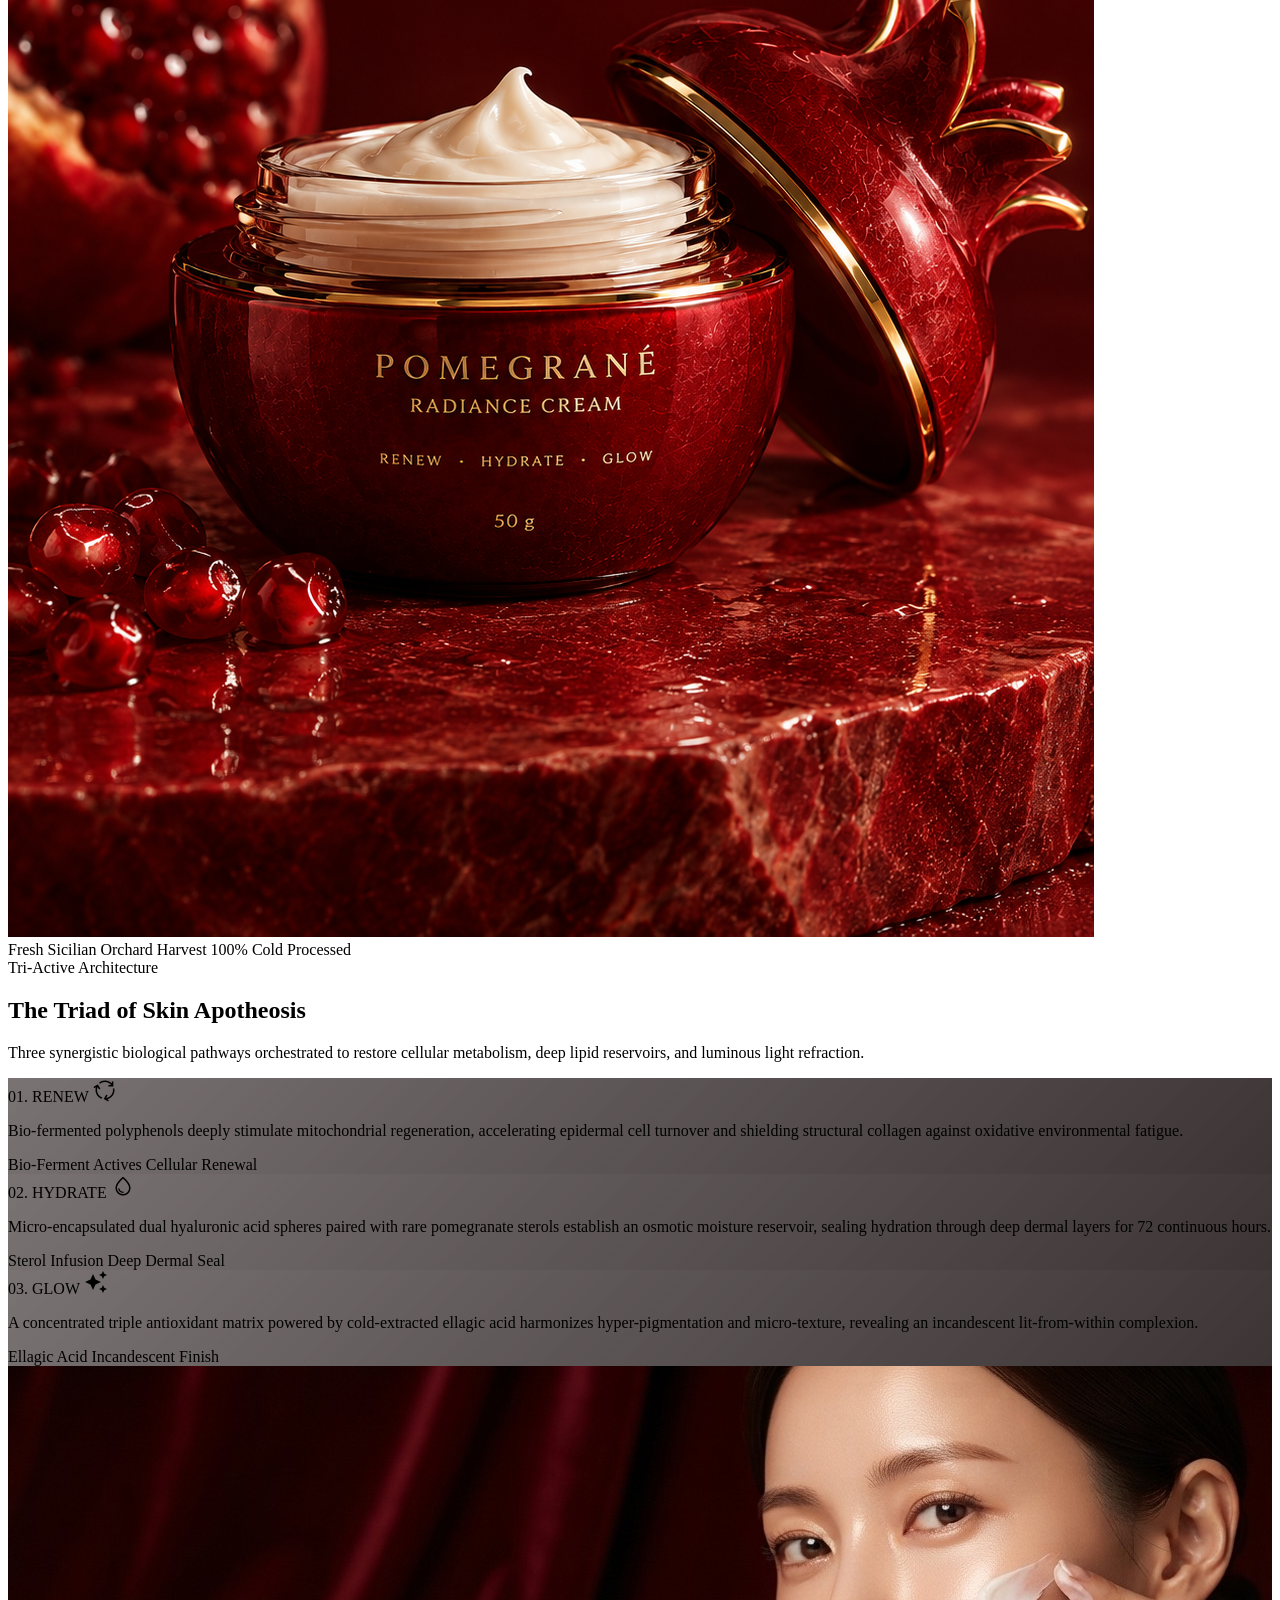
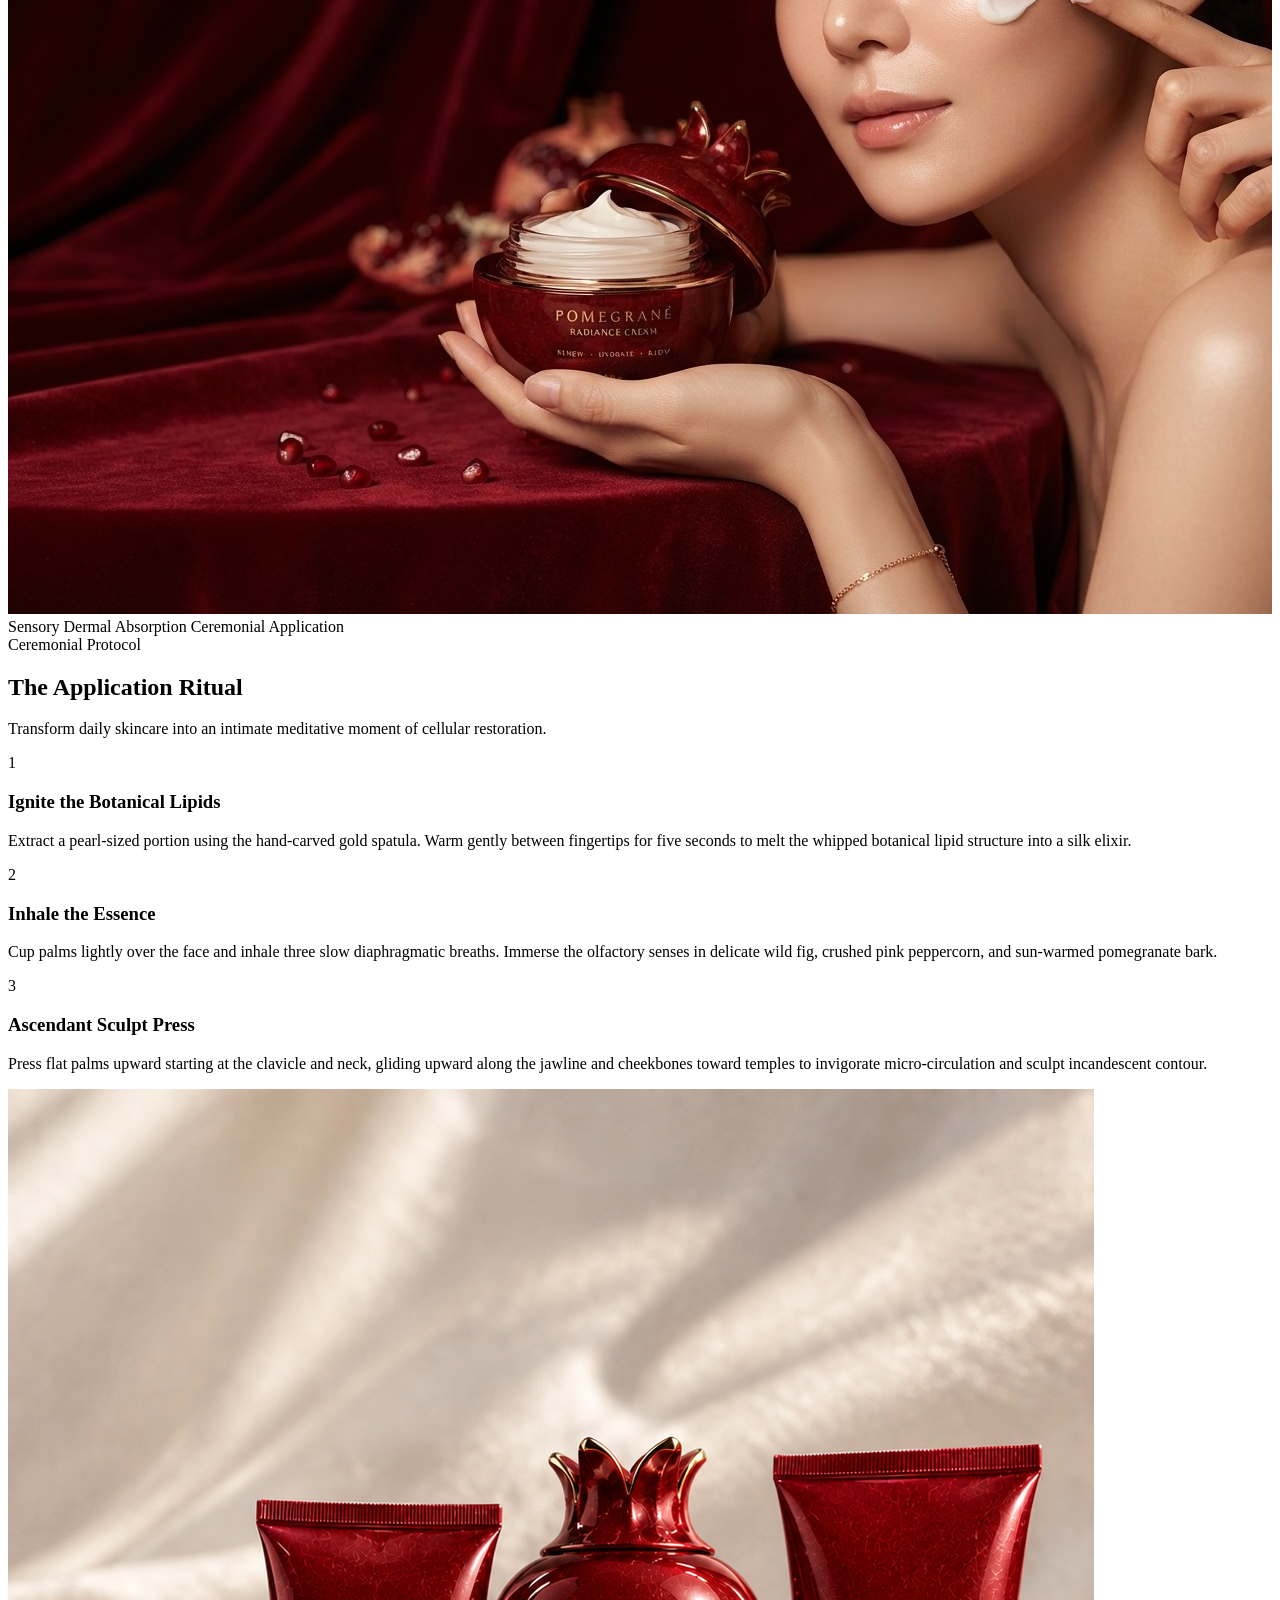
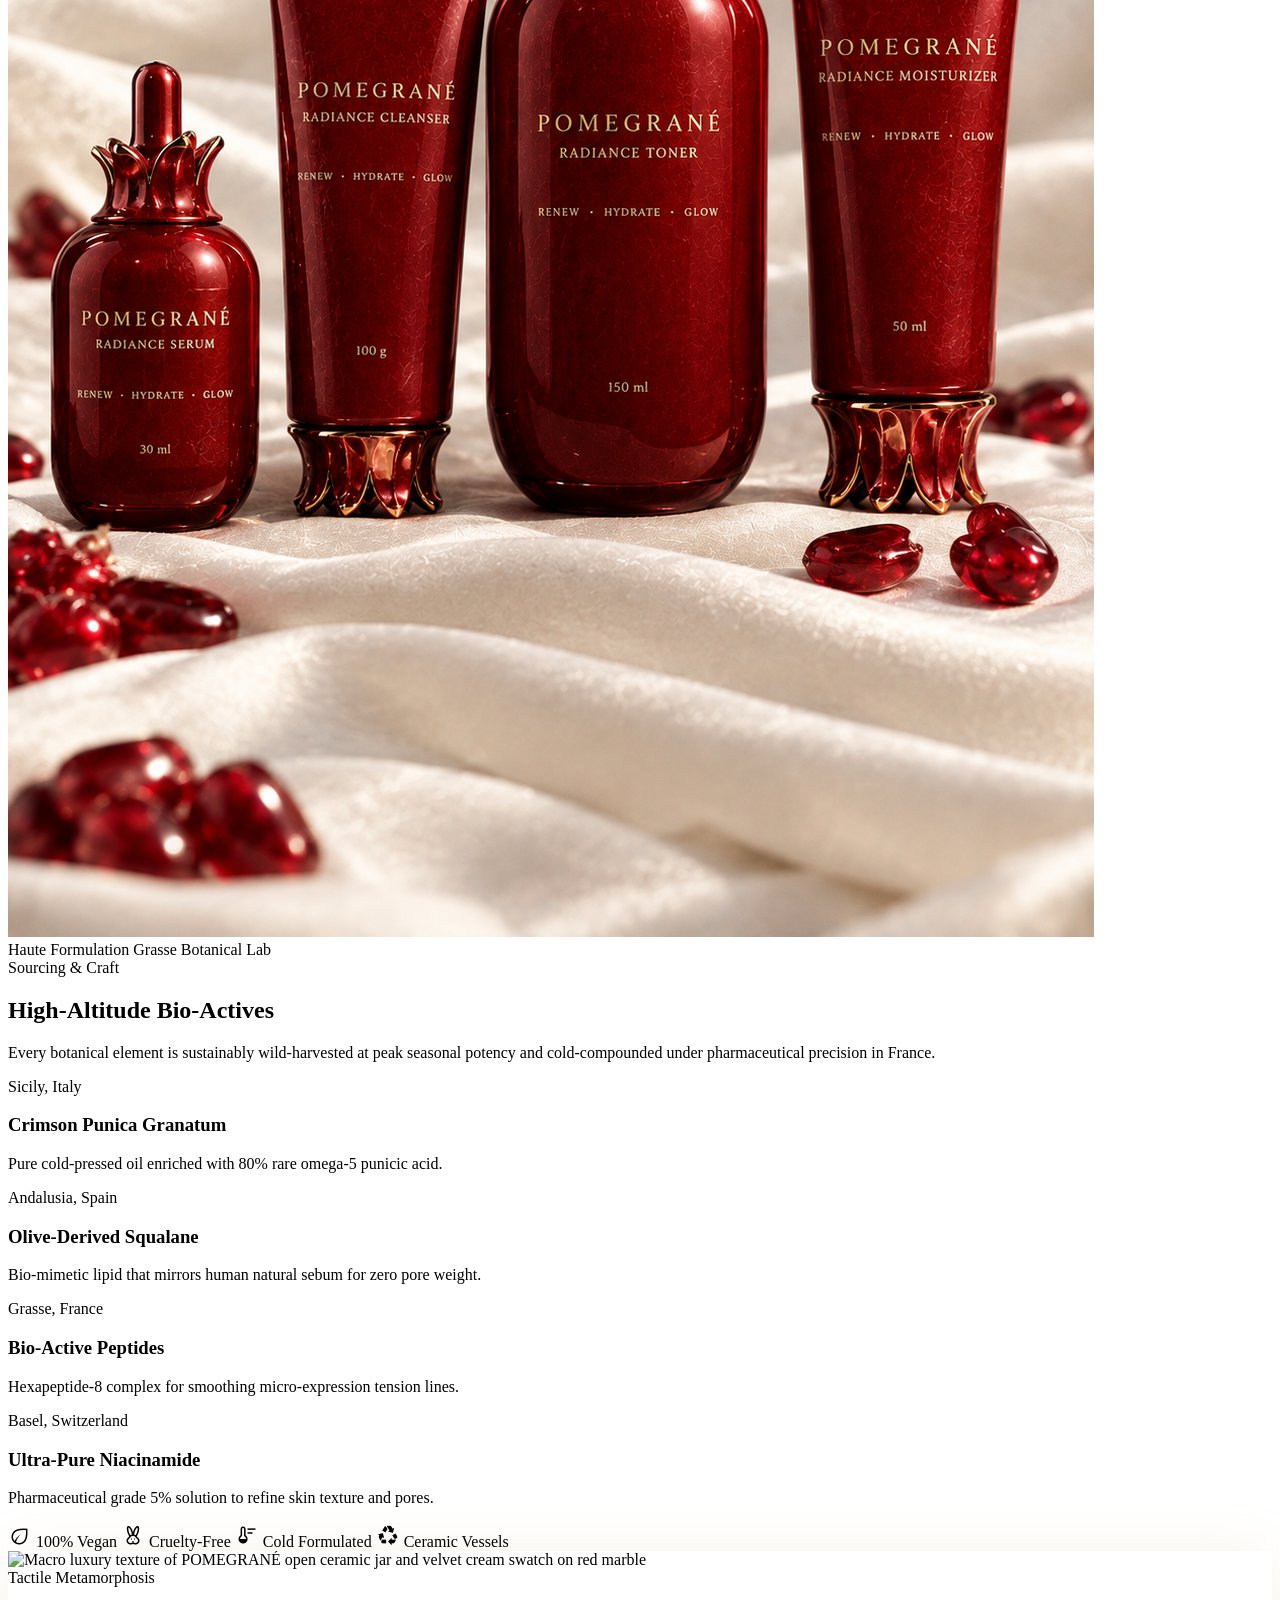
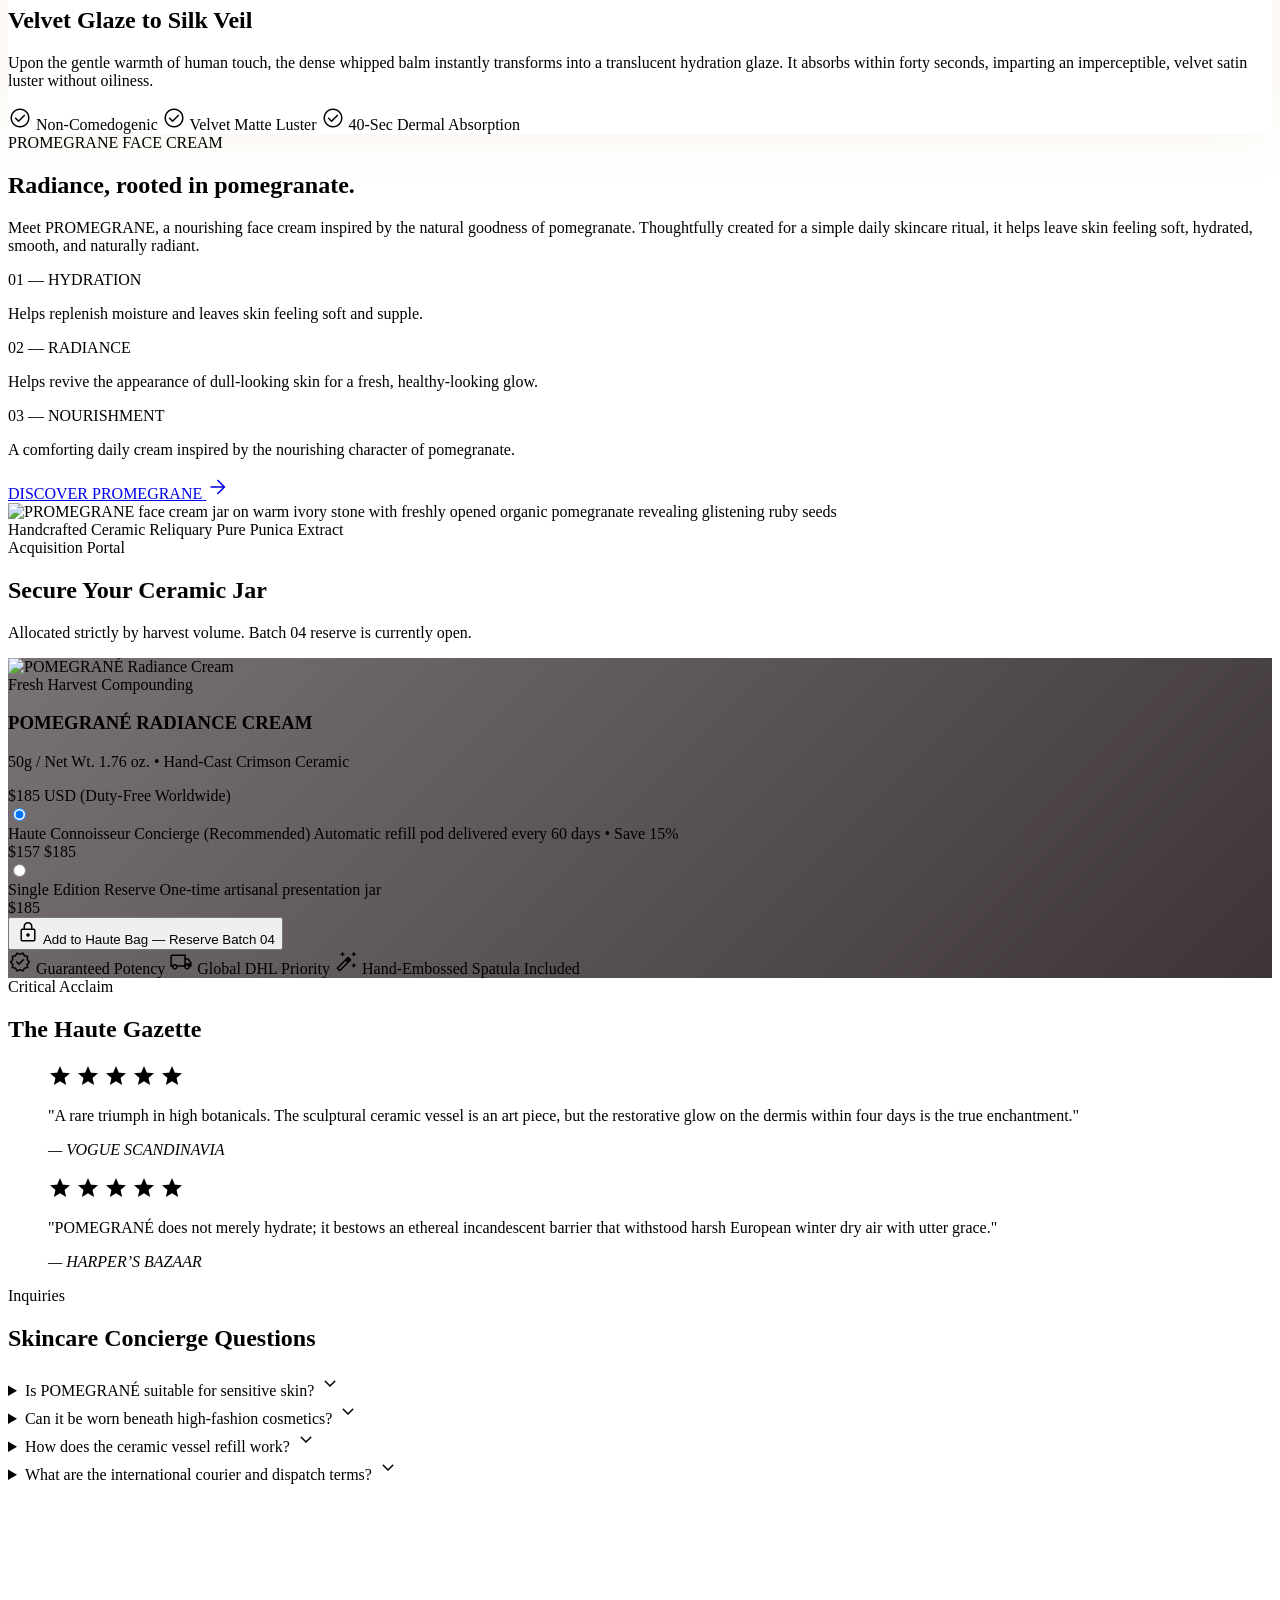
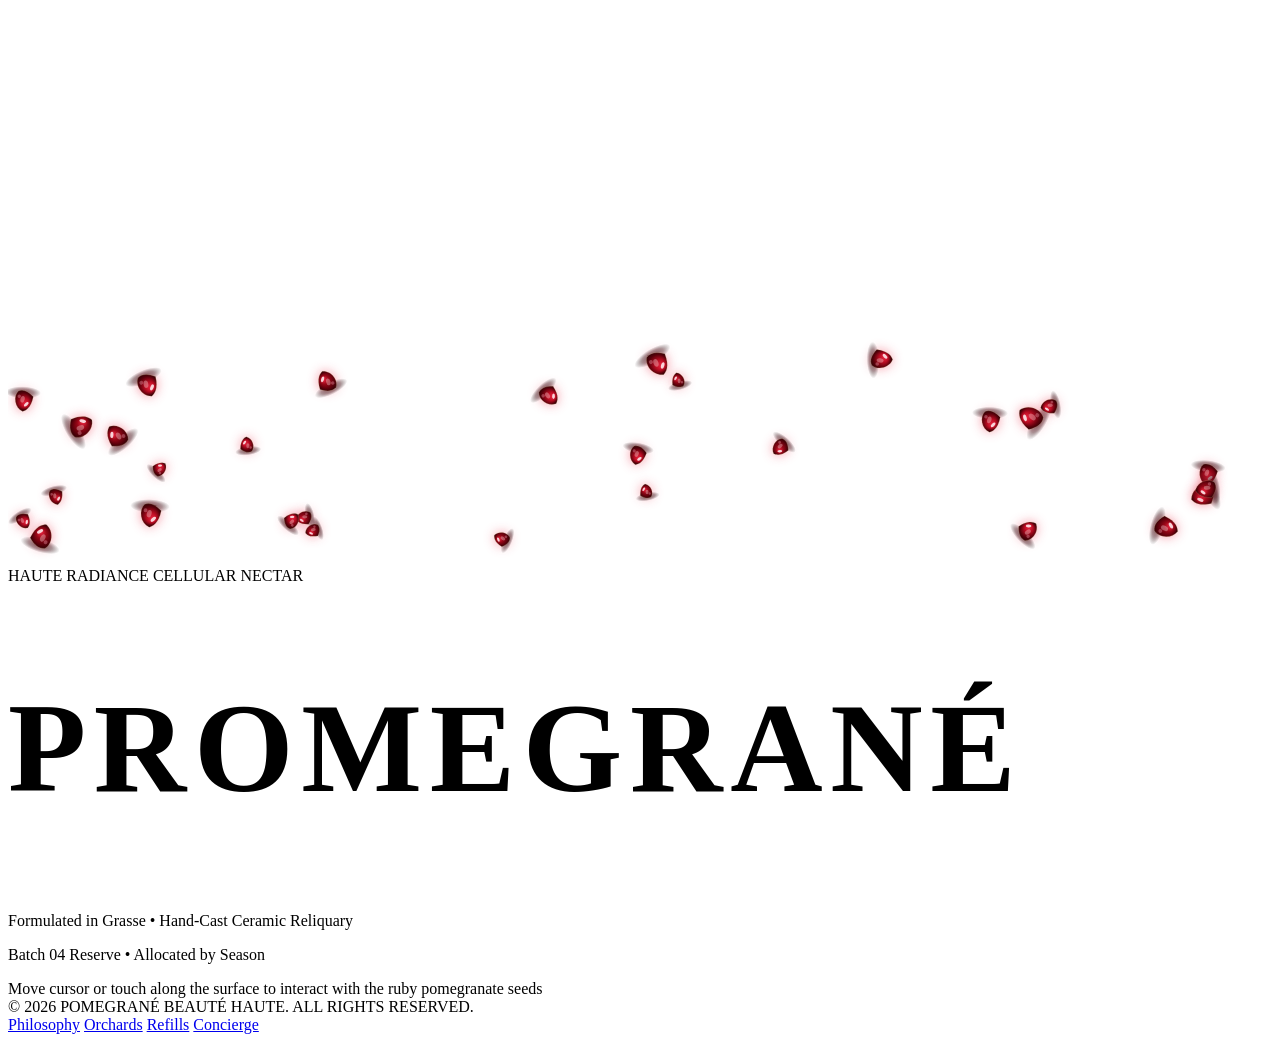
==== commit 5228a6a0: "code.html" ====
--- a/code.html
+++ b/code.html
@@ -513,11 +513,11 @@
 </label>
 </div>
 <!-- Action Button -->
-<button class="w-full bg-gradient-to-r from-primary-container via-surface-container-high to-primary-container white text-on-primary-fixed border border-secondary/60 py-4 px-8 rounded-xl text-[13px] tracking-[0.22em] font-bold uppercase flex items-center justify-center gap-3 hover:brightness-110 transition-all shadow-xl shadow-primary-container/40">
+<button class="w-full bg-gradient-to-r from-primary-container via-surface-container-high to-primary-container text-white border border-secondary/60 py-4 px-8 rounded-xl text-[13px] tracking-[0.22em] font-bold uppercase flex items-center justify-center gap-3 hover:brightness-110 transition-all shadow-xl shadow-primary-container/40">
 <span class="material-symbols-outlined text-[20px]">lock</span>
 <span class="">Add to Haute Bag — Reserve Batch 04</span>
 </button>
-<div class="mt-6 flex flex-wrap items-center justify-center gap-6 text-[12px] text-on-surface-variant">
+<div class="mt-6 flex flex-wrap items-center justify-center gap-6 text-[12px] text-white/90">
 <span class="flex items-center gap-1.5"><span class="material-symbols-outlined text-[16px] text-secondary">verified</span> Guaranteed Potency</span>
 <span class="flex items-center gap-1.5"><span class="material-symbols-outlined text-[16px] text-secondary">local_shipping</span> Global DHL Priority</span>
 <span class="flex items-center gap-1.5"><span class="material-symbols-outlined text-[16px] text-secondary">auto_fix_high</span> Hand-Embossed Spatula Included</span>
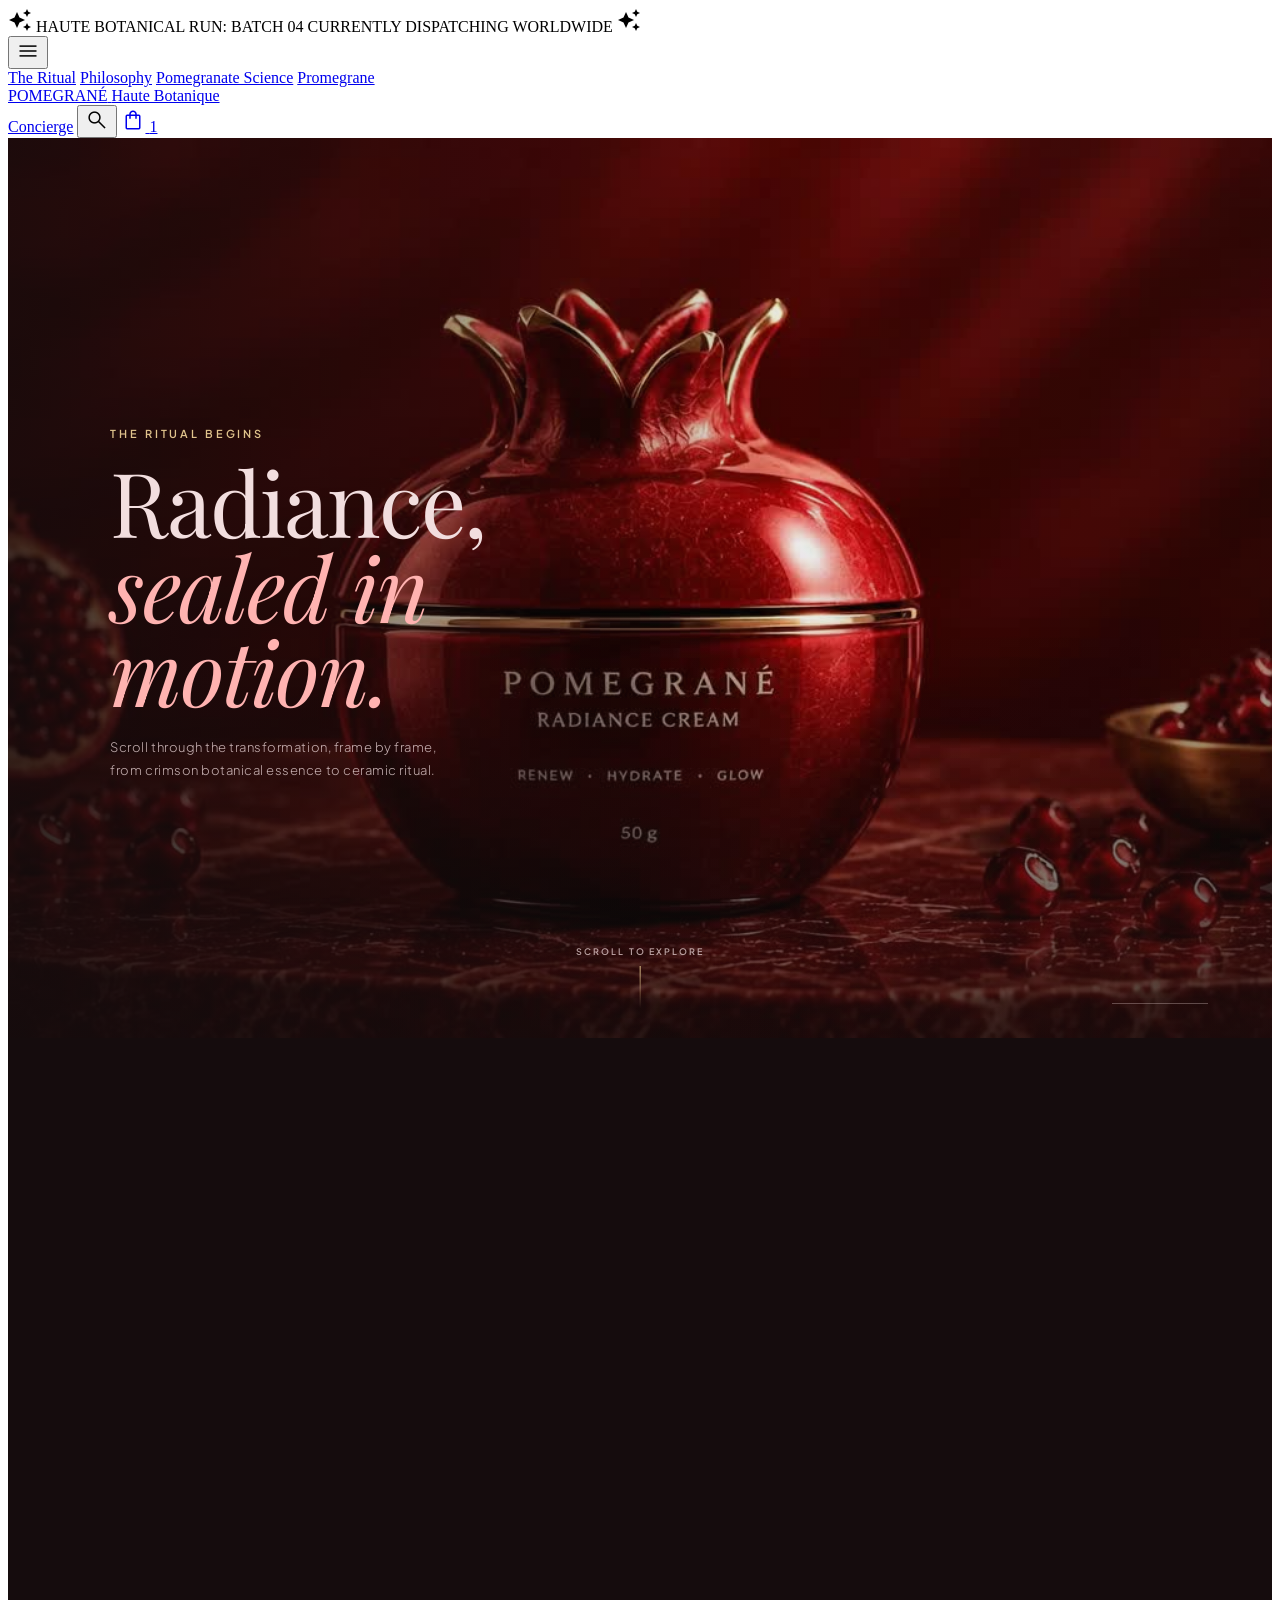
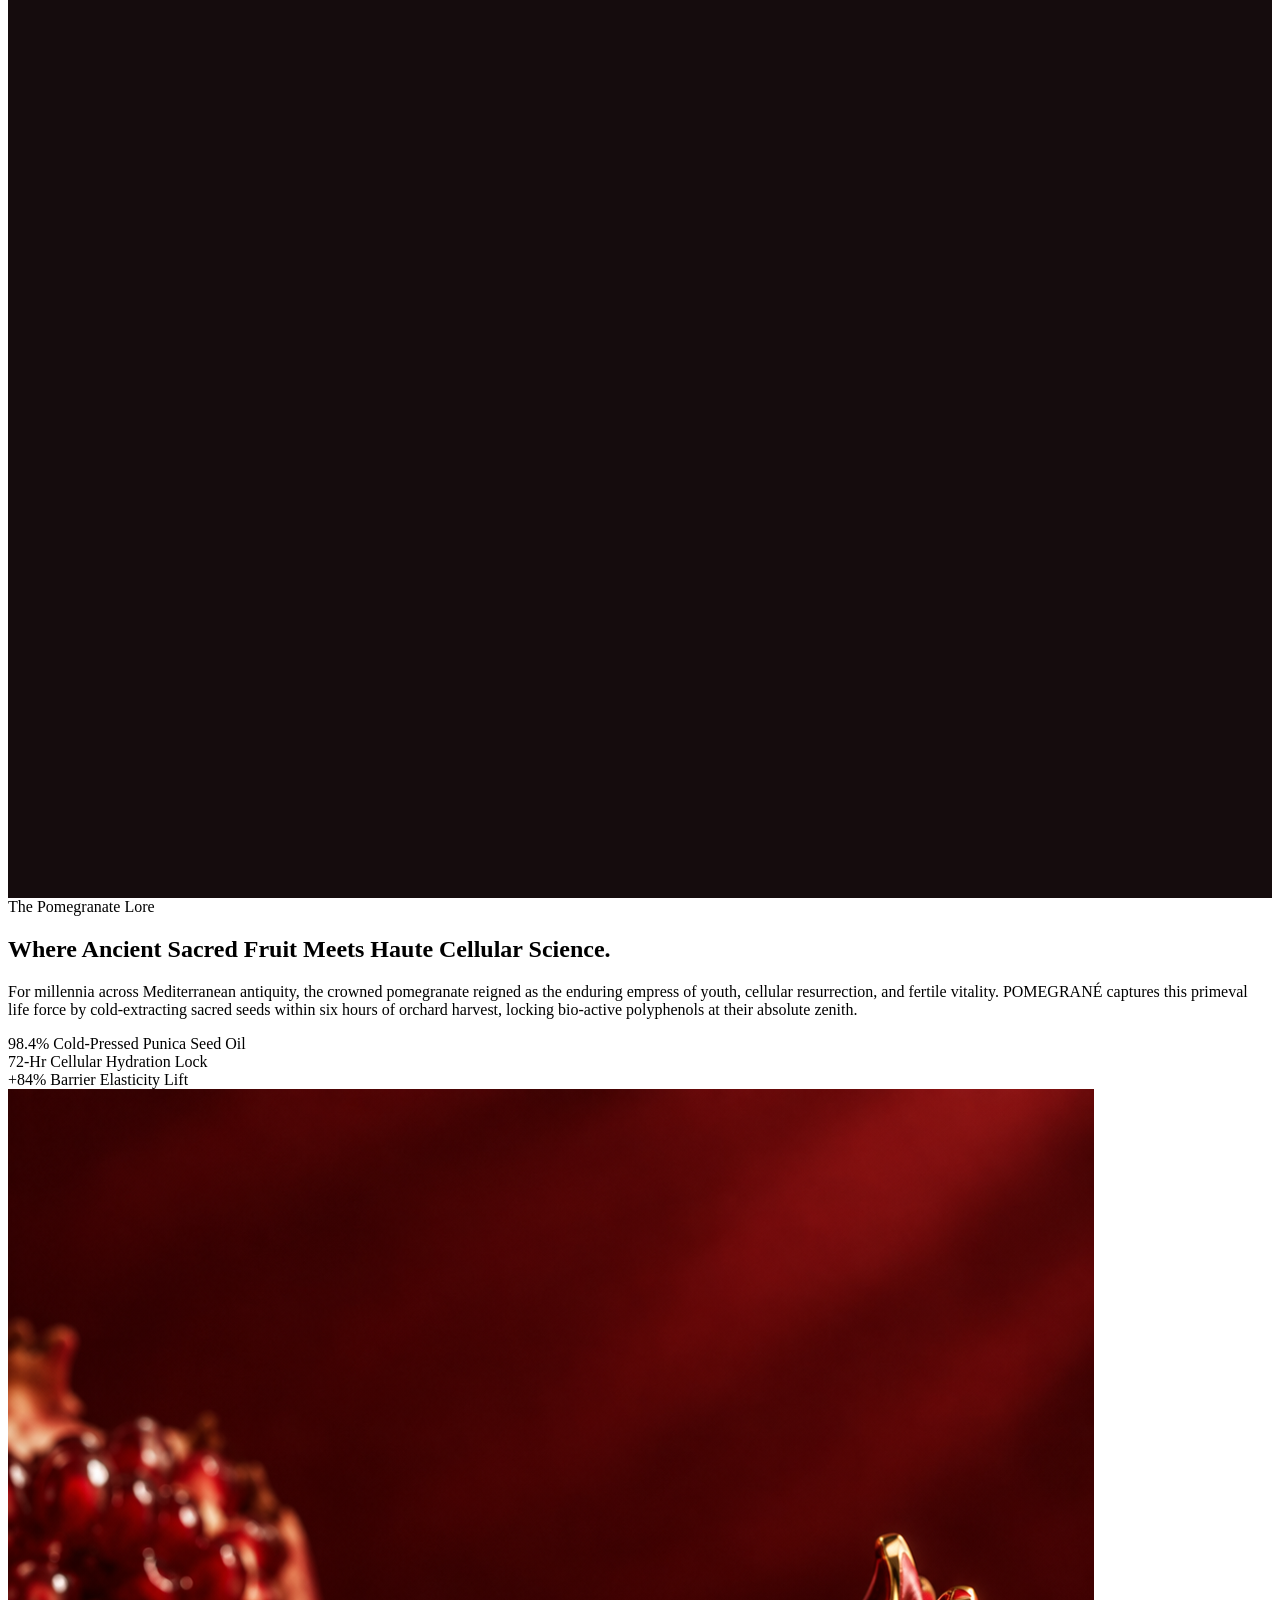
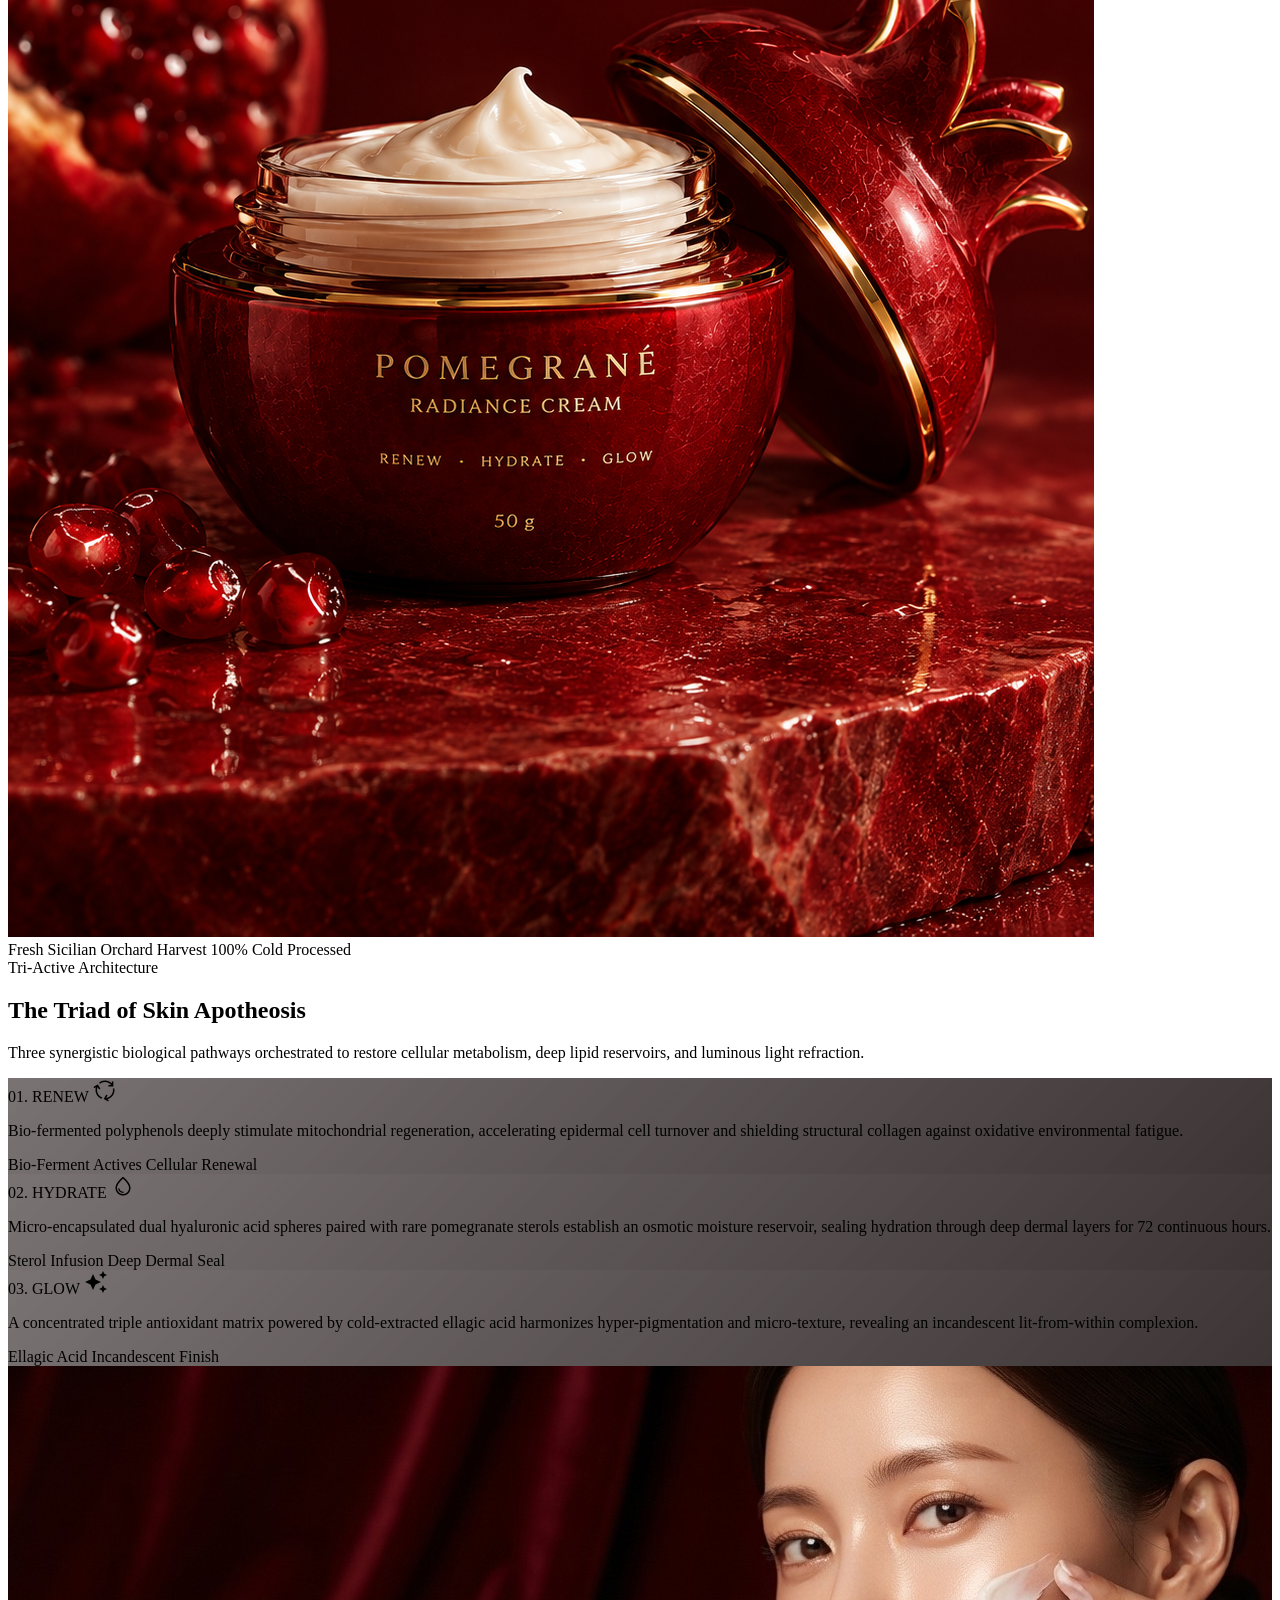
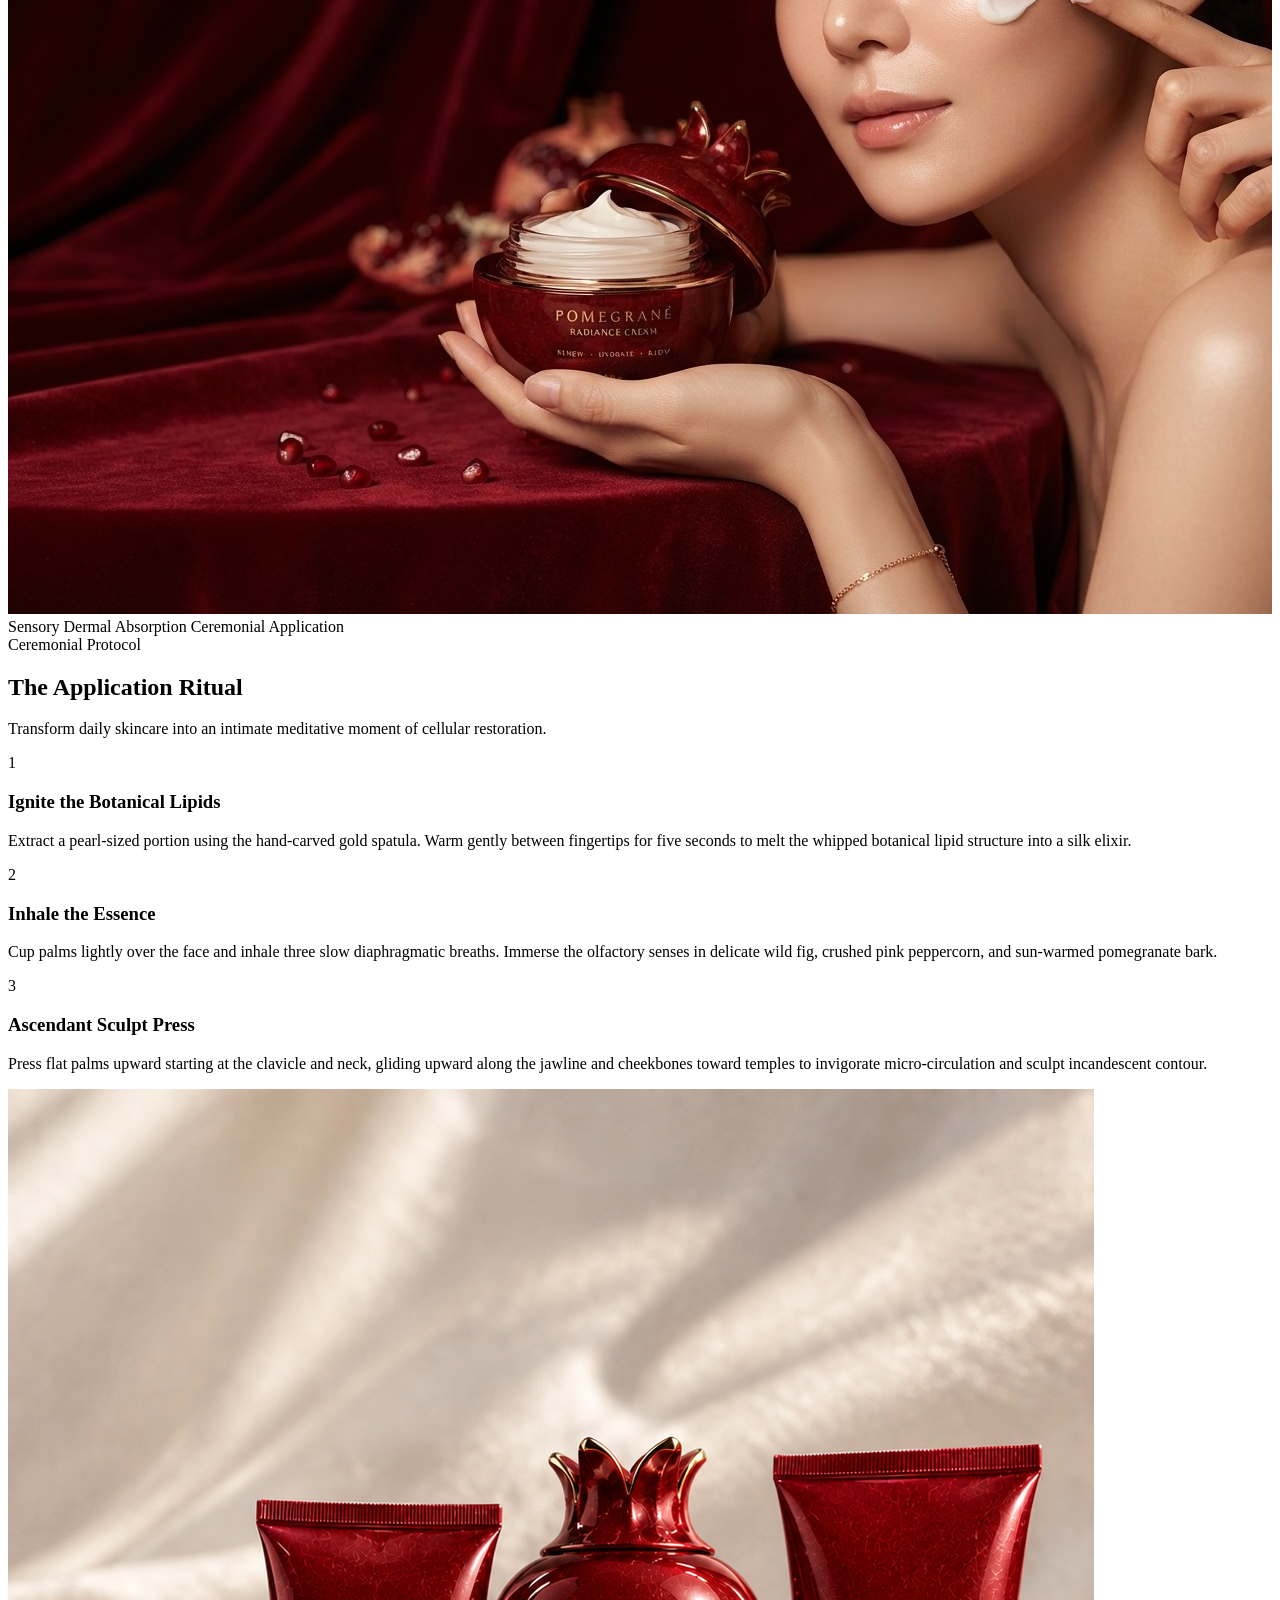
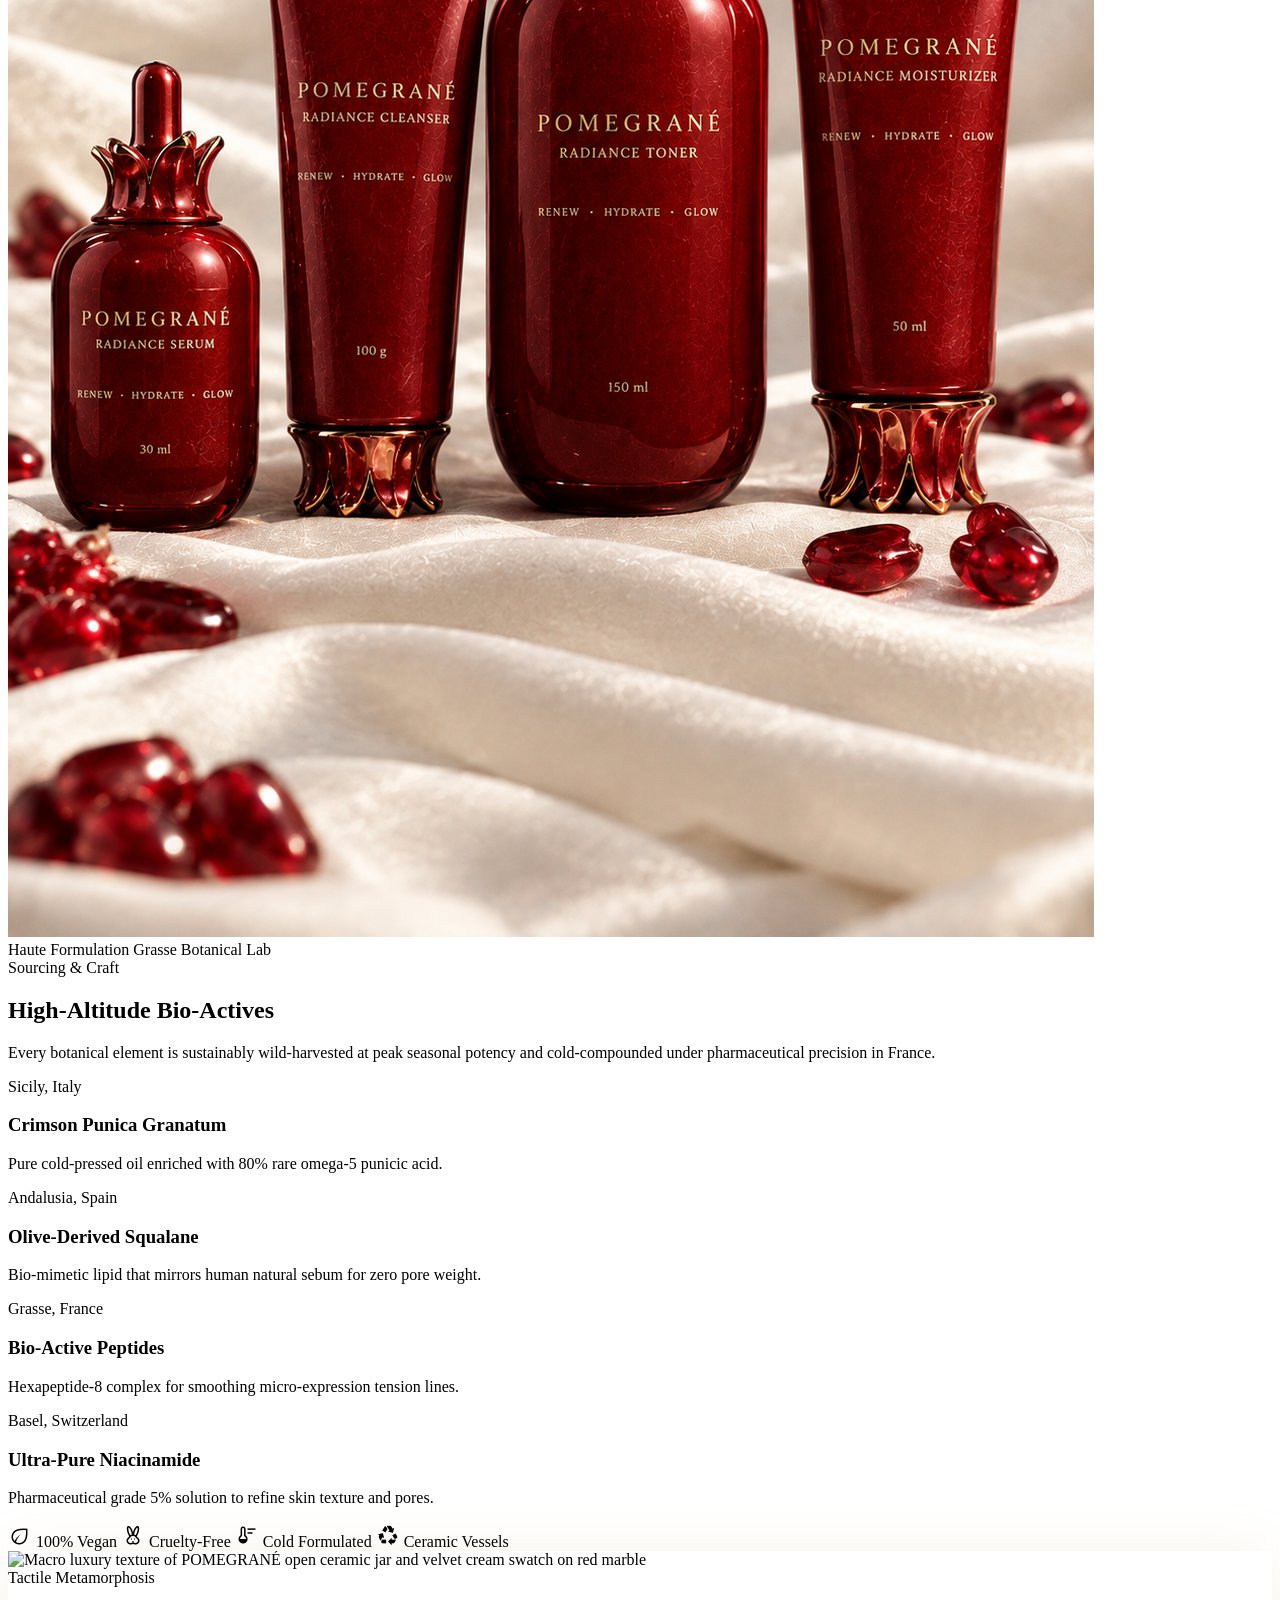
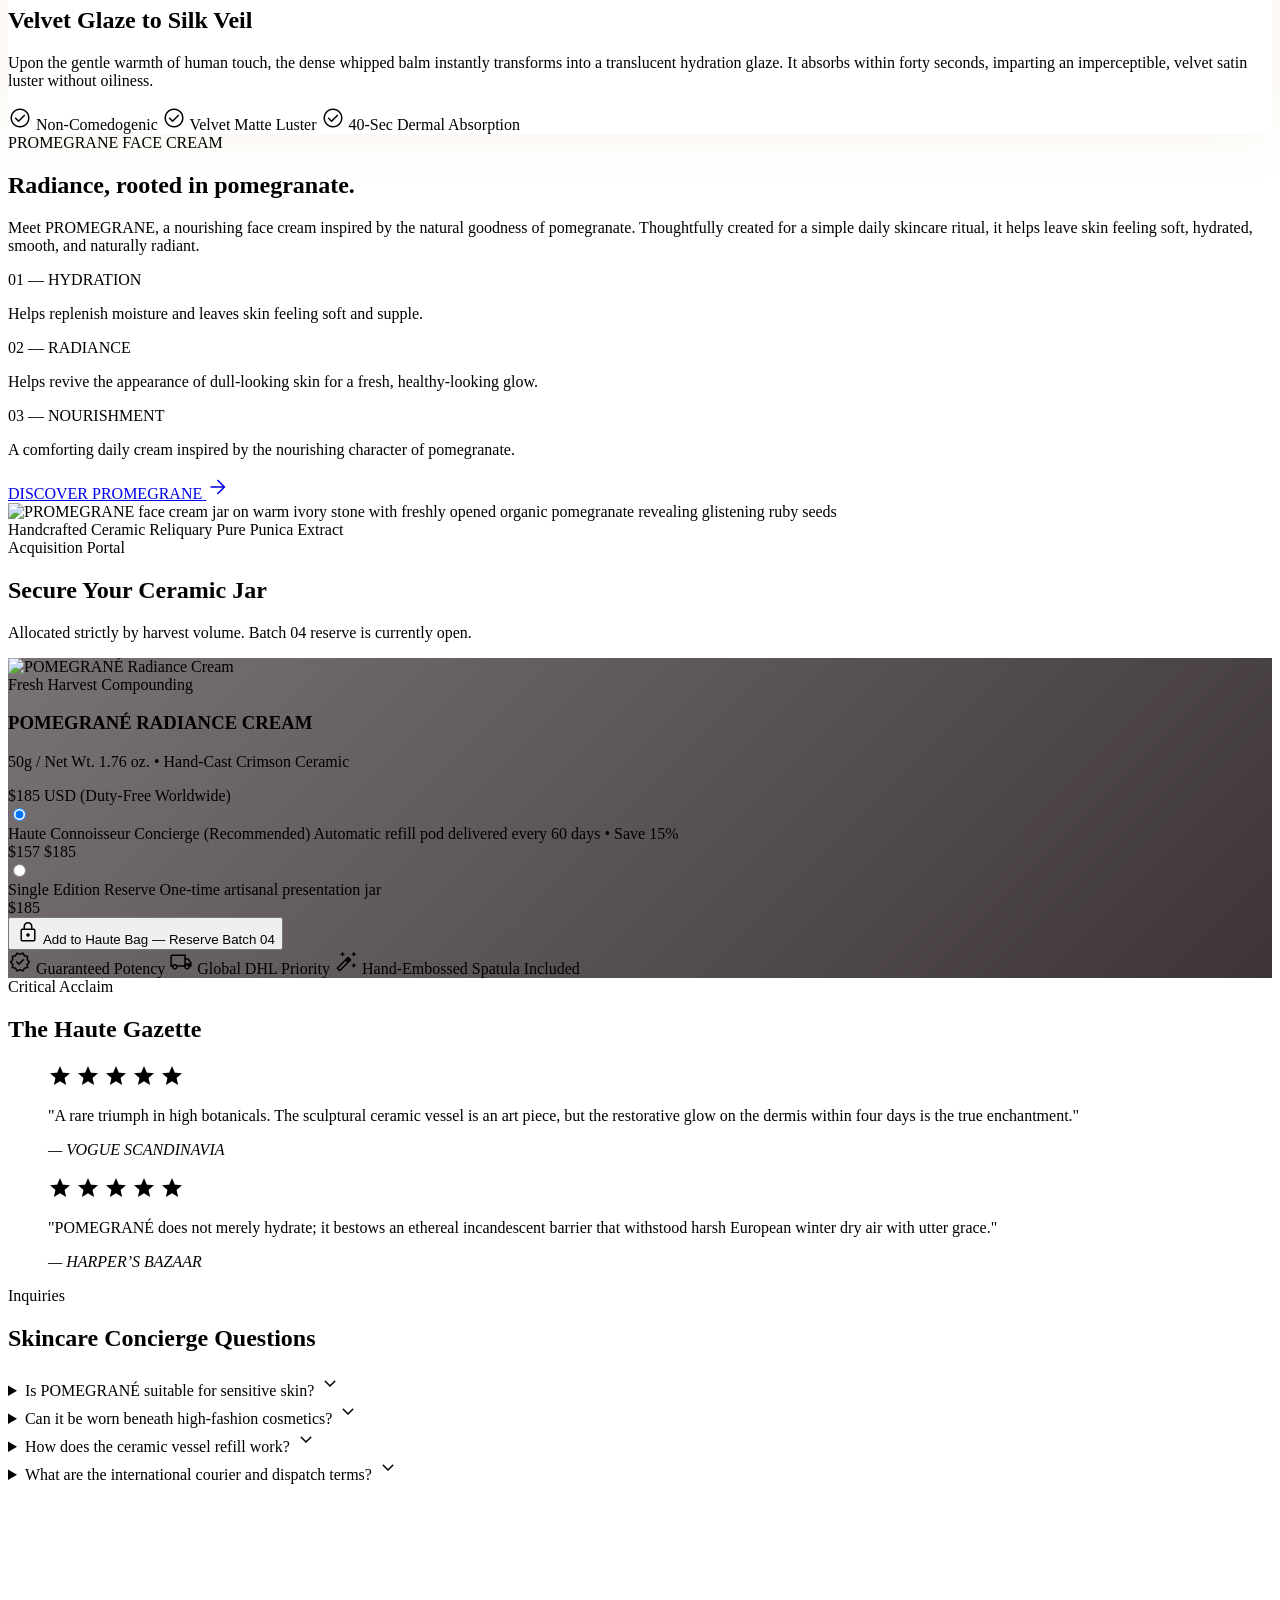
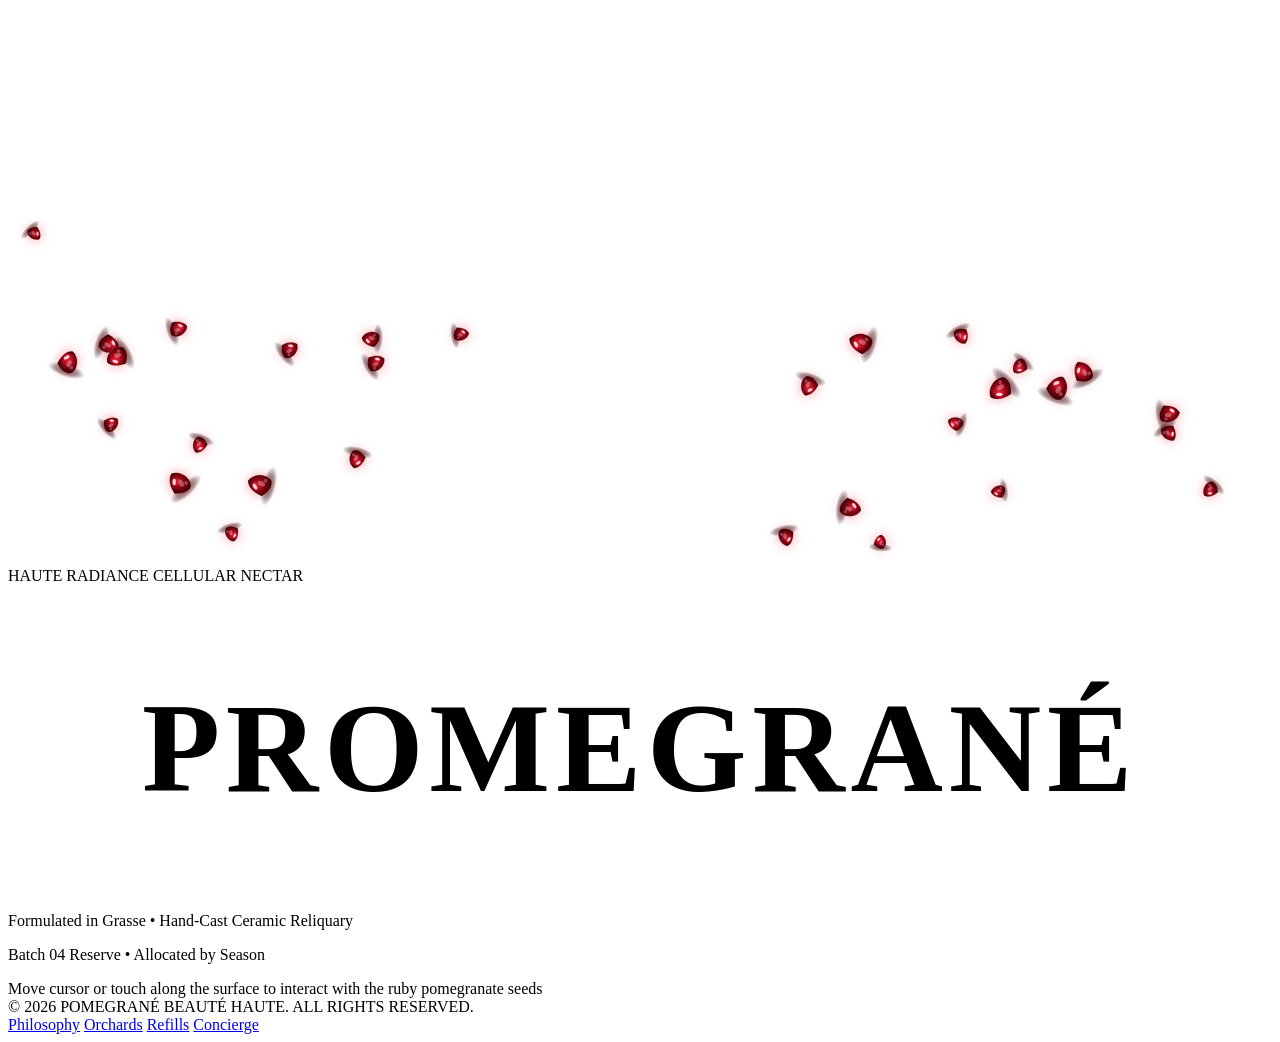
==== commit aab010d3: "code.html" ====
--- a/code.html
+++ b/code.html
@@ -633,12 +633,14 @@
   id="promegraneTitle"
   class="font-['Playfair_Display'] font-bold uppercase select-none text-transparent bg-clip-text bg-gradient-to-b from-[#f2dedf] via-[#e0c38c] to-[#8b0e1e]/60 leading-none m-0 mx-auto"
   style="
-    font-size: clamp(3.2rem, 10vw, 10rem);
-    letter-spacing: clamp(0.02em, 0.6vw, 0.16em);
+    font-size: min(10vw, 10rem, calc(92vw / 7.8));
+    letter-spacing: clamp(0.01em, 0.45vw, 0.14em);
     line-height: 0.9;
     white-space: nowrap;
-    width: max-content;
-    max-width: 92vw;">
+    width: 100%;
+    max-width: 100%;
+    text-align: center;
+  ">
   PROMEGRANÉ
 </h2>
 <!-- Signature Details -->
